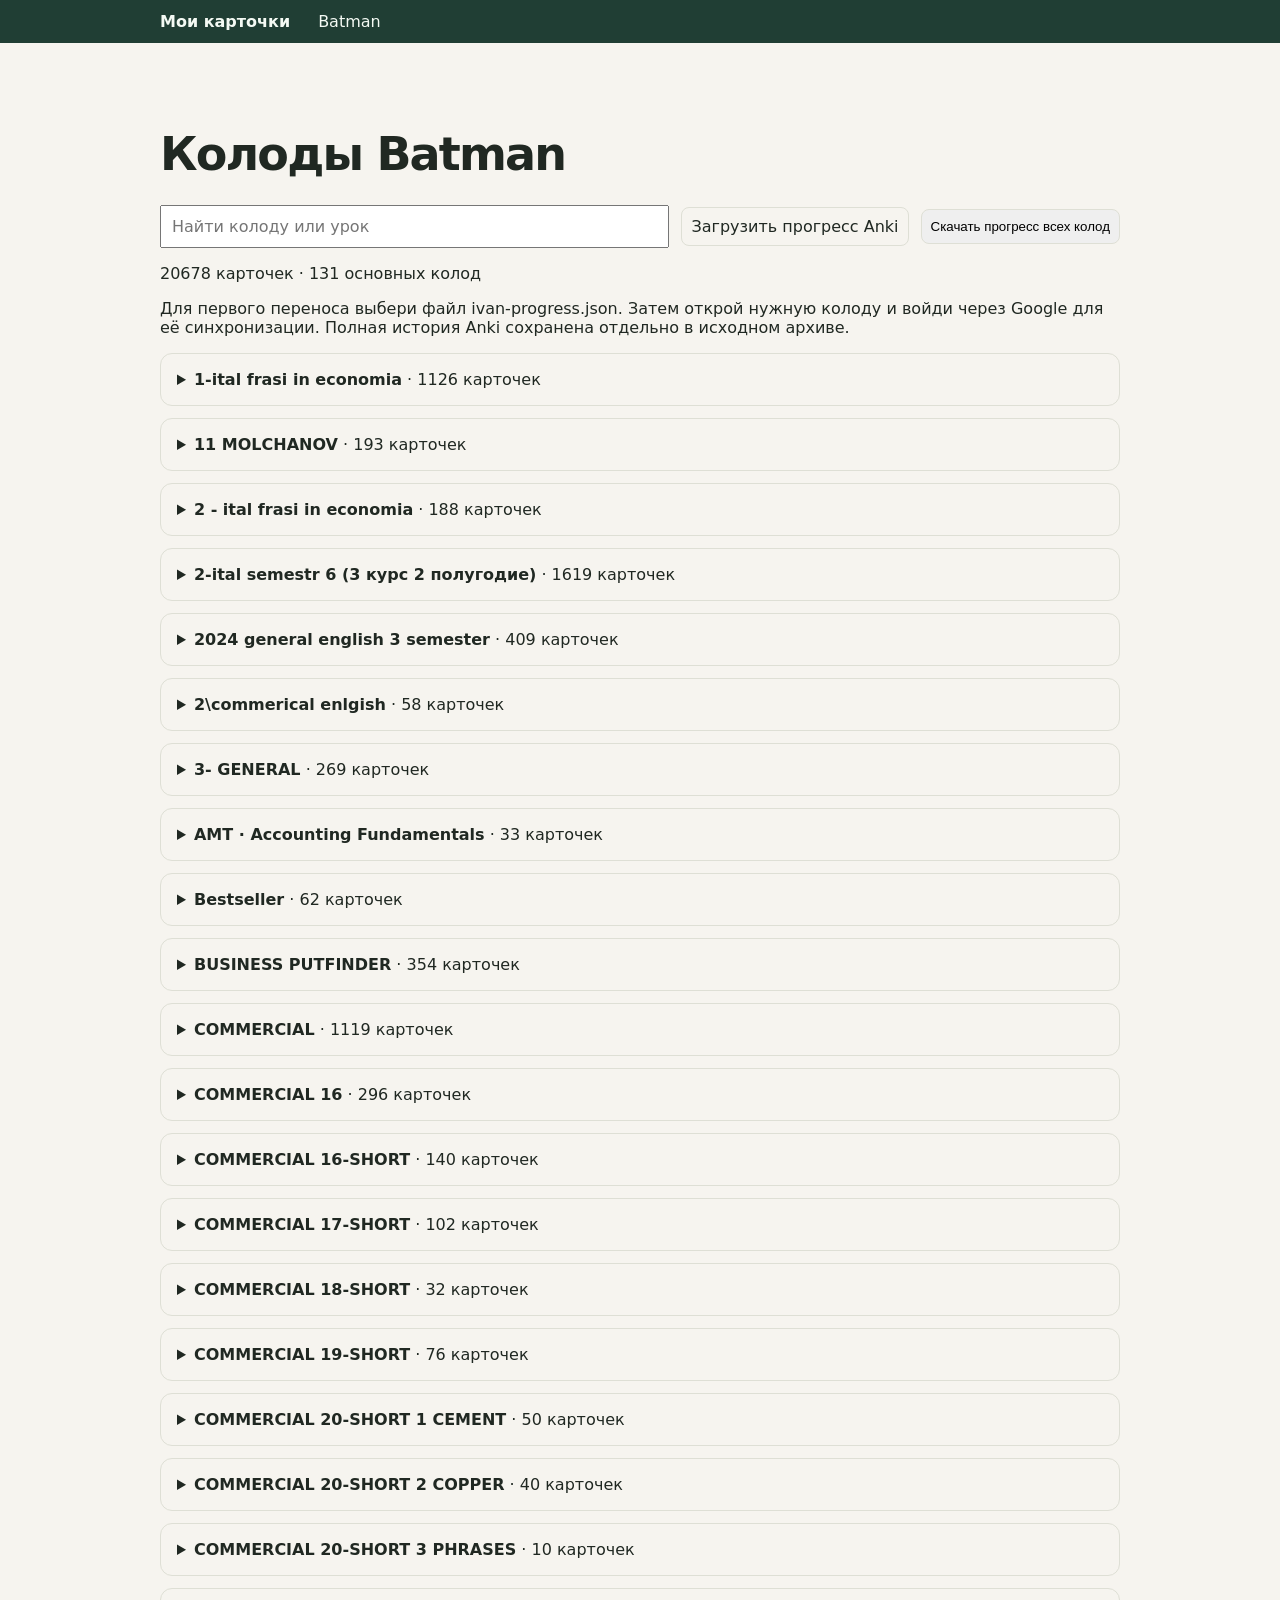
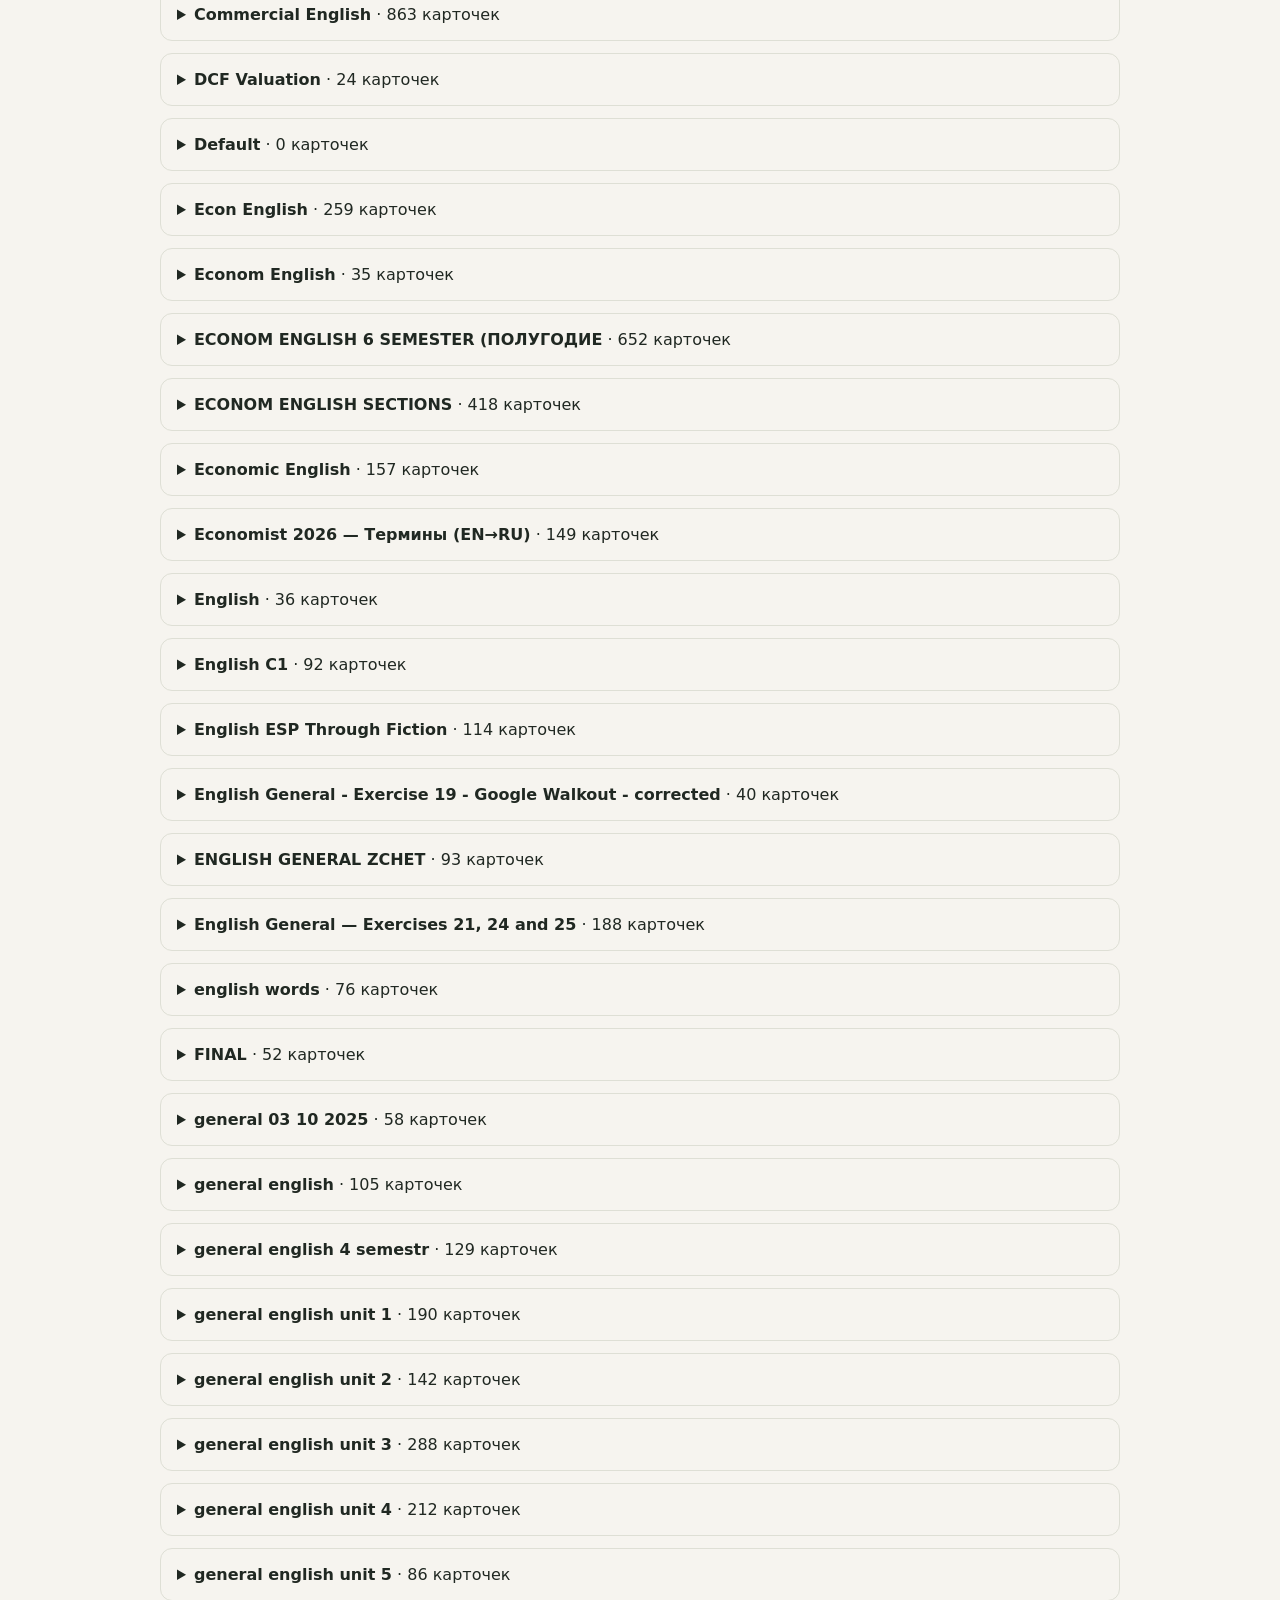
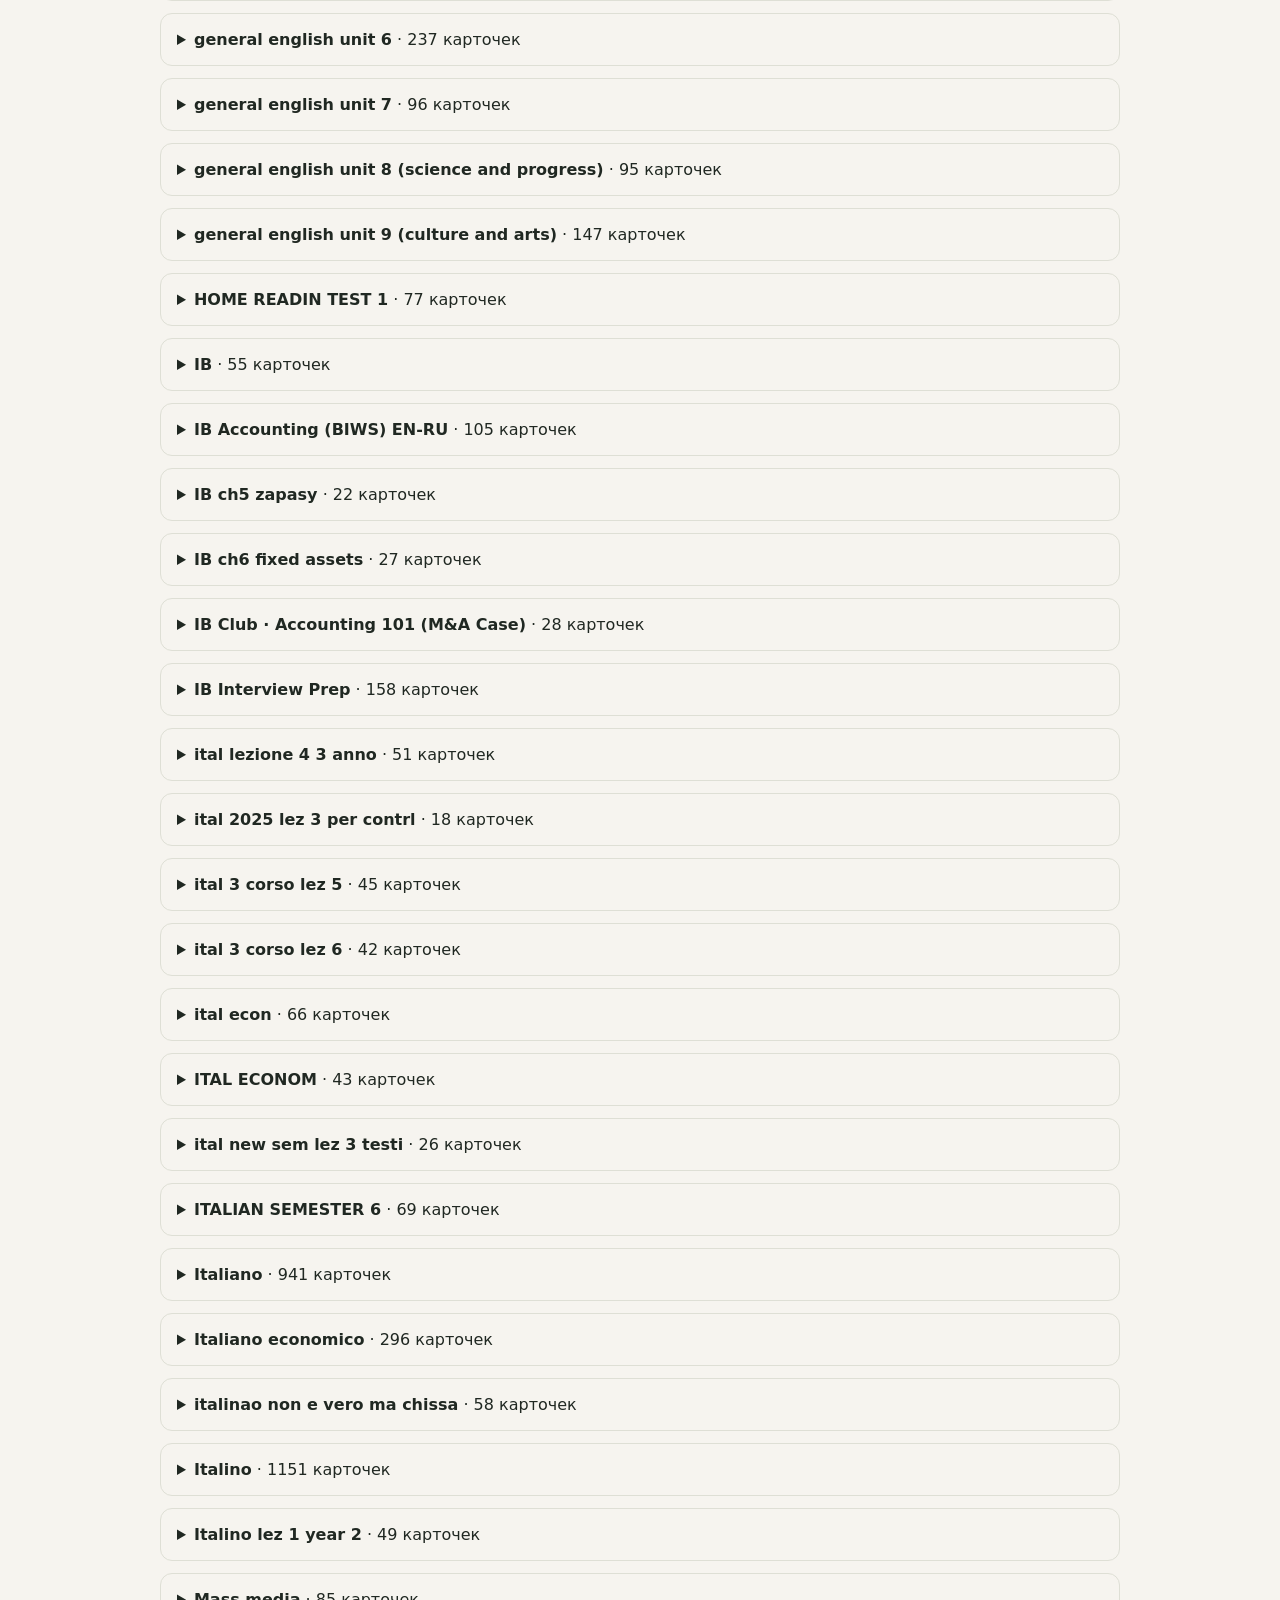
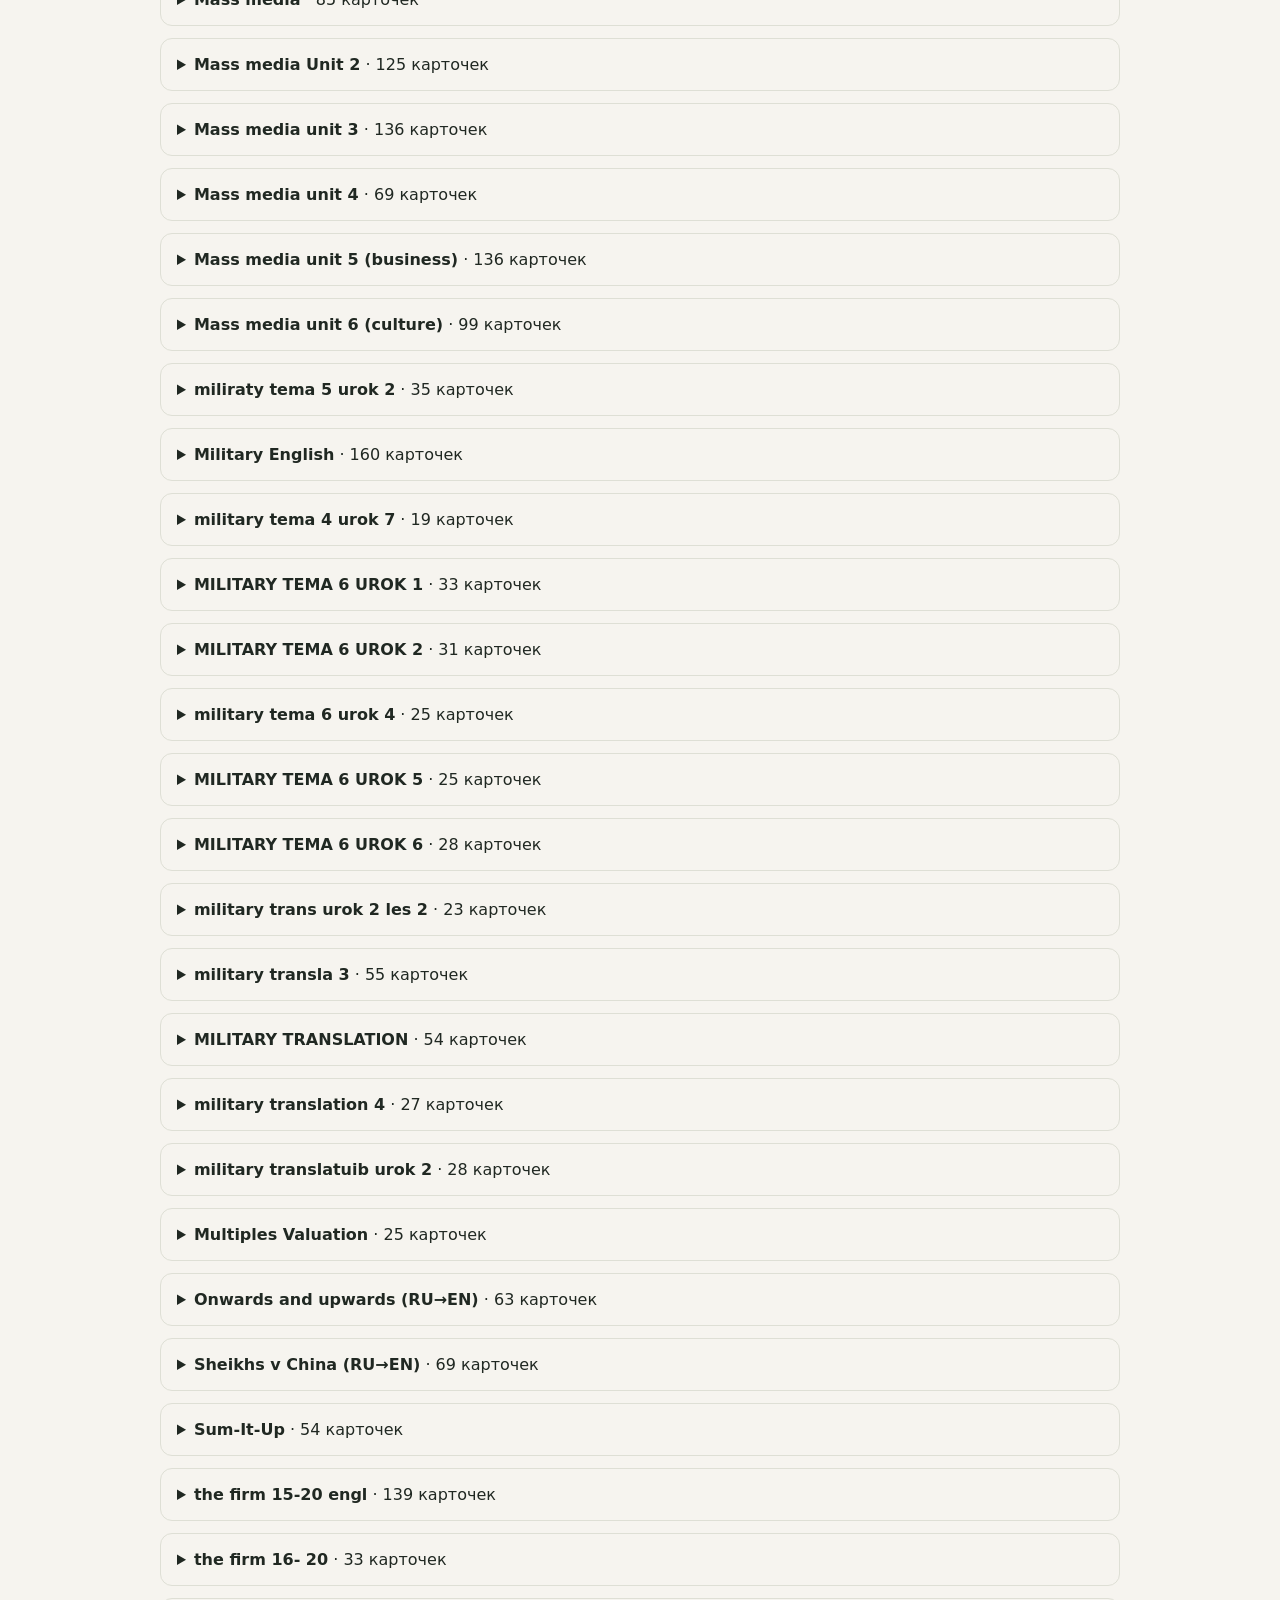
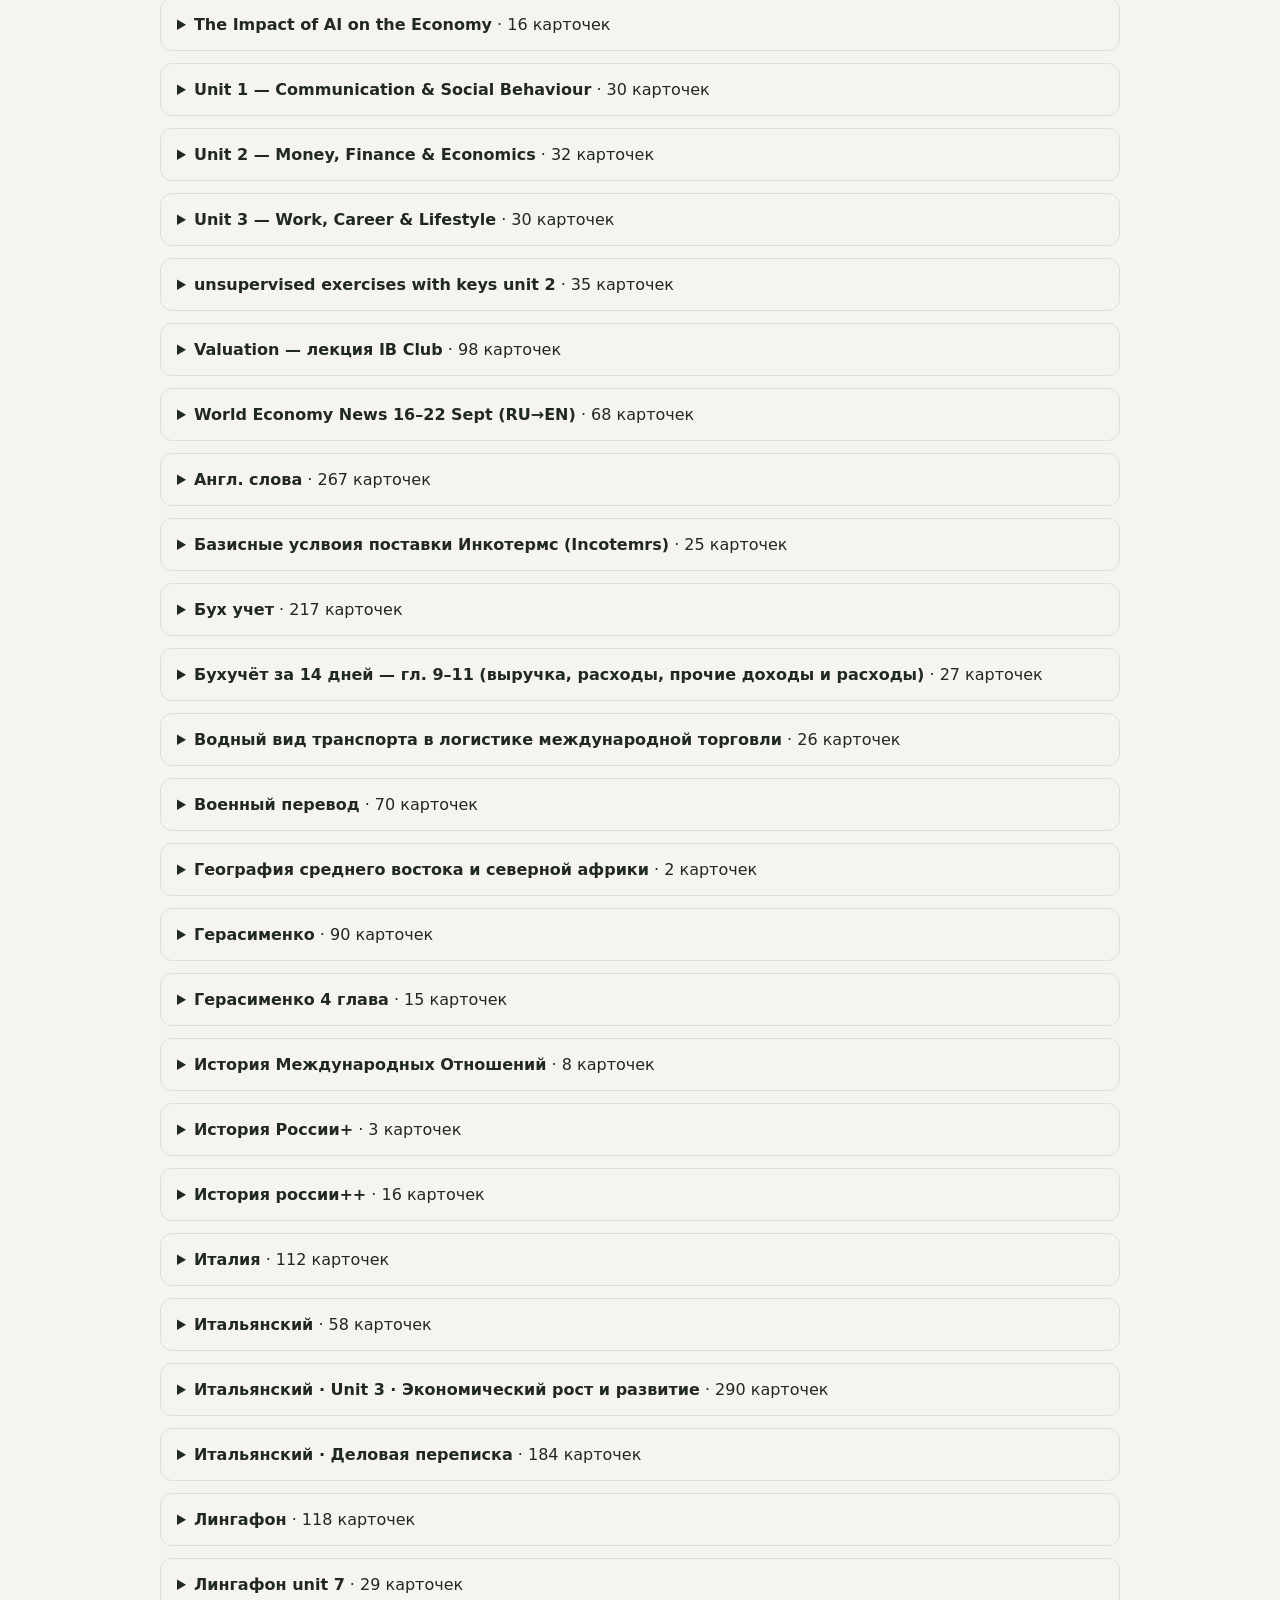
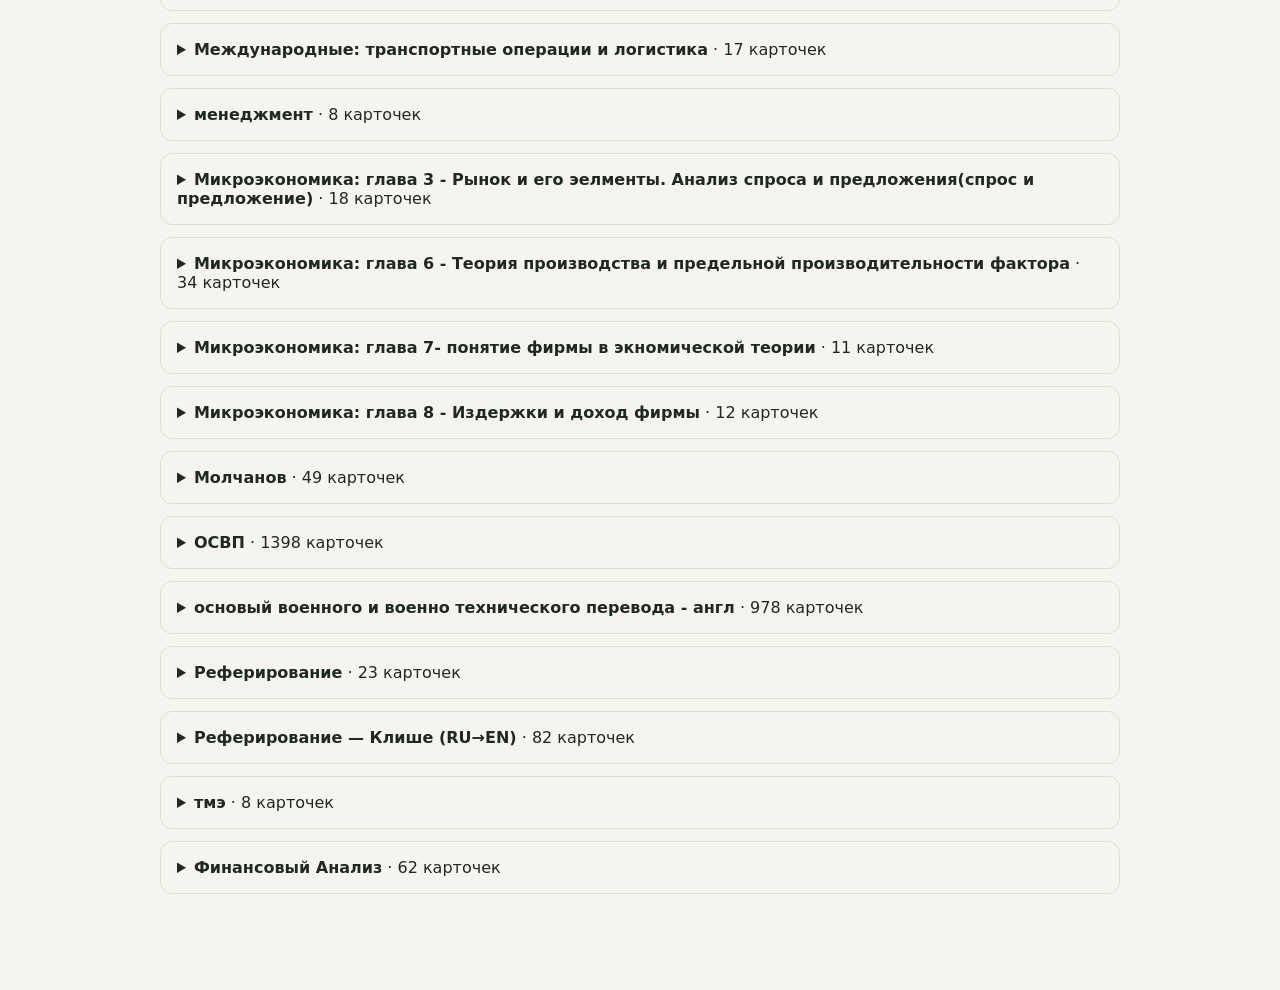
==== ivan/index.html @ 058d3b06 "Publish Batman Anki decks with separate private progress import" ====
<!doctype html>
<html lang="ru">
<head>
  <meta charset="utf-8">
  <meta name="viewport" content="width=device-width, initial-scale=1">
  <title>Колоды Batman</title>
  <link rel="stylesheet" href="../library.css">
  <script defer src="../register.js"></script>
  <script defer src="catalog.js"></script>
</head>
<body class="library">
  <div class="library-bar"><a class="library-name" href="../index.html">Мои карточки</a><span>Batman</span></div>
  <main>
    <h1>Колоды Batman</h1>
    <div class="ivan-tools">
      <input id="deckSearch" type="search" placeholder="Найти колоду или урок" aria-label="Поиск колоды">
      <label class="btn">Загрузить прогресс Anki<input id="progressImport" type="file" accept=".json" hidden></label>
      <button class="btn" id="progressExport">Скачать прогресс всех колод</button>
    </div>
    <p id="catalogStatus" role="status">Загрузка каталога…</p>
    <p>Для первого переноса выбери файл ivan-progress.json. Затем открой нужную колоду и войди через Google для её синхронизации. Полная история Anki сохранена отдельно в исходном архиве.</p>
    <div id="deckCatalog"></div>
  </main>
</body>
</html>
---- library.css ----
.library {
  --bg: #f6f4ef;
  --card: #fff;
  --ink: #202822;
  --muted: #626b64;
  --line: #dedfd5;
  margin: 0;
  background: var(--bg);
  color: var(--ink);
  font-family: system-ui, "Segoe UI", sans-serif;
}
.library-bar {
  display: flex;
  align-items: center;
  flex-wrap: wrap;
  gap: 12px 28px;
  padding: 12px max(20px, calc((100% - 960px) / 2));
  color: #f4faf4;
  background: #203e34;
}
.library-name { color: inherit; text-decoration: none; font-weight: 700; white-space: nowrap; }
.deck-switch { display: flex; gap: 4px; }
.deck-switch a {
  padding: 6px 12px;
  border-radius: 6px;
  text-decoration: none;
  color: #e2eee7;
  font-size: 14px;
}
.deck-switch a:hover, .deck-switch a[aria-current] { background: #395d50; color: white; }
.deck-switch a[aria-current] { font-weight: 700; }
.library-bar + header { padding-inline: max(20px, calc((100% - 960px) / 2)); }
.library-bar + header nav { flex-wrap: wrap; }
.library main { max-width: 960px; margin: auto; padding: clamp(28px, 7vw, 84px) 20px; }
.library h1 { margin: 0 0 24px; font-size: clamp(30px, 5vw, 46px); letter-spacing: -.04em; }
.deck-grid { display: grid; grid-template-columns: repeat(auto-fit, minmax(min(260px, 100%), 1fr)); gap: 16px; }
.deck-tile { display: block; padding: 28px; border: 1px solid var(--line); border-radius: 16px; background: var(--card); text-decoration: none; color: inherit; }
.deck-tile:hover, .deck-tile:focus-visible { border-color: #67917d; }
.deck-symbol { display: inline-block; padding: 10px; border-radius: 10px; background: #f4e7d7; color: #724928; font: 26px Georgia, serif; }
.deck-symbol.code { font: 23px/30px monospace; background: #e3eee5; color: #315d45; }
.deck-tile h2 { margin: 28px 0 6px; }
.deck-tile p { margin: 0; color: var(--muted); line-height: 1.5; }
@media (prefers-color-scheme: dark) {
  .library { --bg: #171a18; --card: #222723; --ink: #edf1ec; --line: #394039; --muted: #b8c1b9; }
}

  .filechip{font:inherit;font-size:13px;border:1px solid var(--line);background:var(--card);color:var(--muted);padding:6px 10px;border-radius:8px;cursor:pointer;white-space:nowrap}
  .filechip.ok{color:var(--c-mature);border-color:var(--c-mature)}
  .filechip.warn{color:var(--c-young);border-color:var(--c-young)}
  .filechip.err{color:var(--again);border-color:var(--again)}
#cloudStatus { overflow-wrap: anywhere; }
@media (max-width: 600px) {
  body main { padding: 14px 12px 30px; }
  header .hdr-right { min-width: 0; }
  header nav { flex-wrap: wrap; }
  .controls select { max-width: 100%; }
  #tab-list { overflow-x: auto; }
  .card pre { max-width: 100%; overflow-x: auto; }
}
.study-tools { display:flex; flex-wrap:wrap; align-items:center; gap:8px 14px; margin:0 0 12px; font-size:13px; color:var(--muted); }
.study-tools [hidden] { display:none; }
.previous-miss { display:block; margin-top:3px; color:var(--muted); font-size:12px; }

.ivan-tools { display:flex; gap:12px; flex-wrap:wrap; align-items:center; }
.ivan-tools input[type=search] { flex:1; min-width:180px; padding:10px; font:inherit; }
.ivan-tools .btn { padding:9px; cursor:pointer; border:1px solid var(--line); border-radius:8px; }
.library details.topic { padding:16px; margin:12px 0; border:1px solid var(--line); border-radius:12px; }
.library details summary { cursor:pointer; }
.library details p { overflow-wrap:anywhere; }
.anki-content { overflow-wrap:anywhere; text-align:left; }
.anki-content img { display:block; max-width:100%; max-height:70vh; object-fit:contain; margin:12px auto; }
.anki-content table { display:block; overflow-x:auto; }
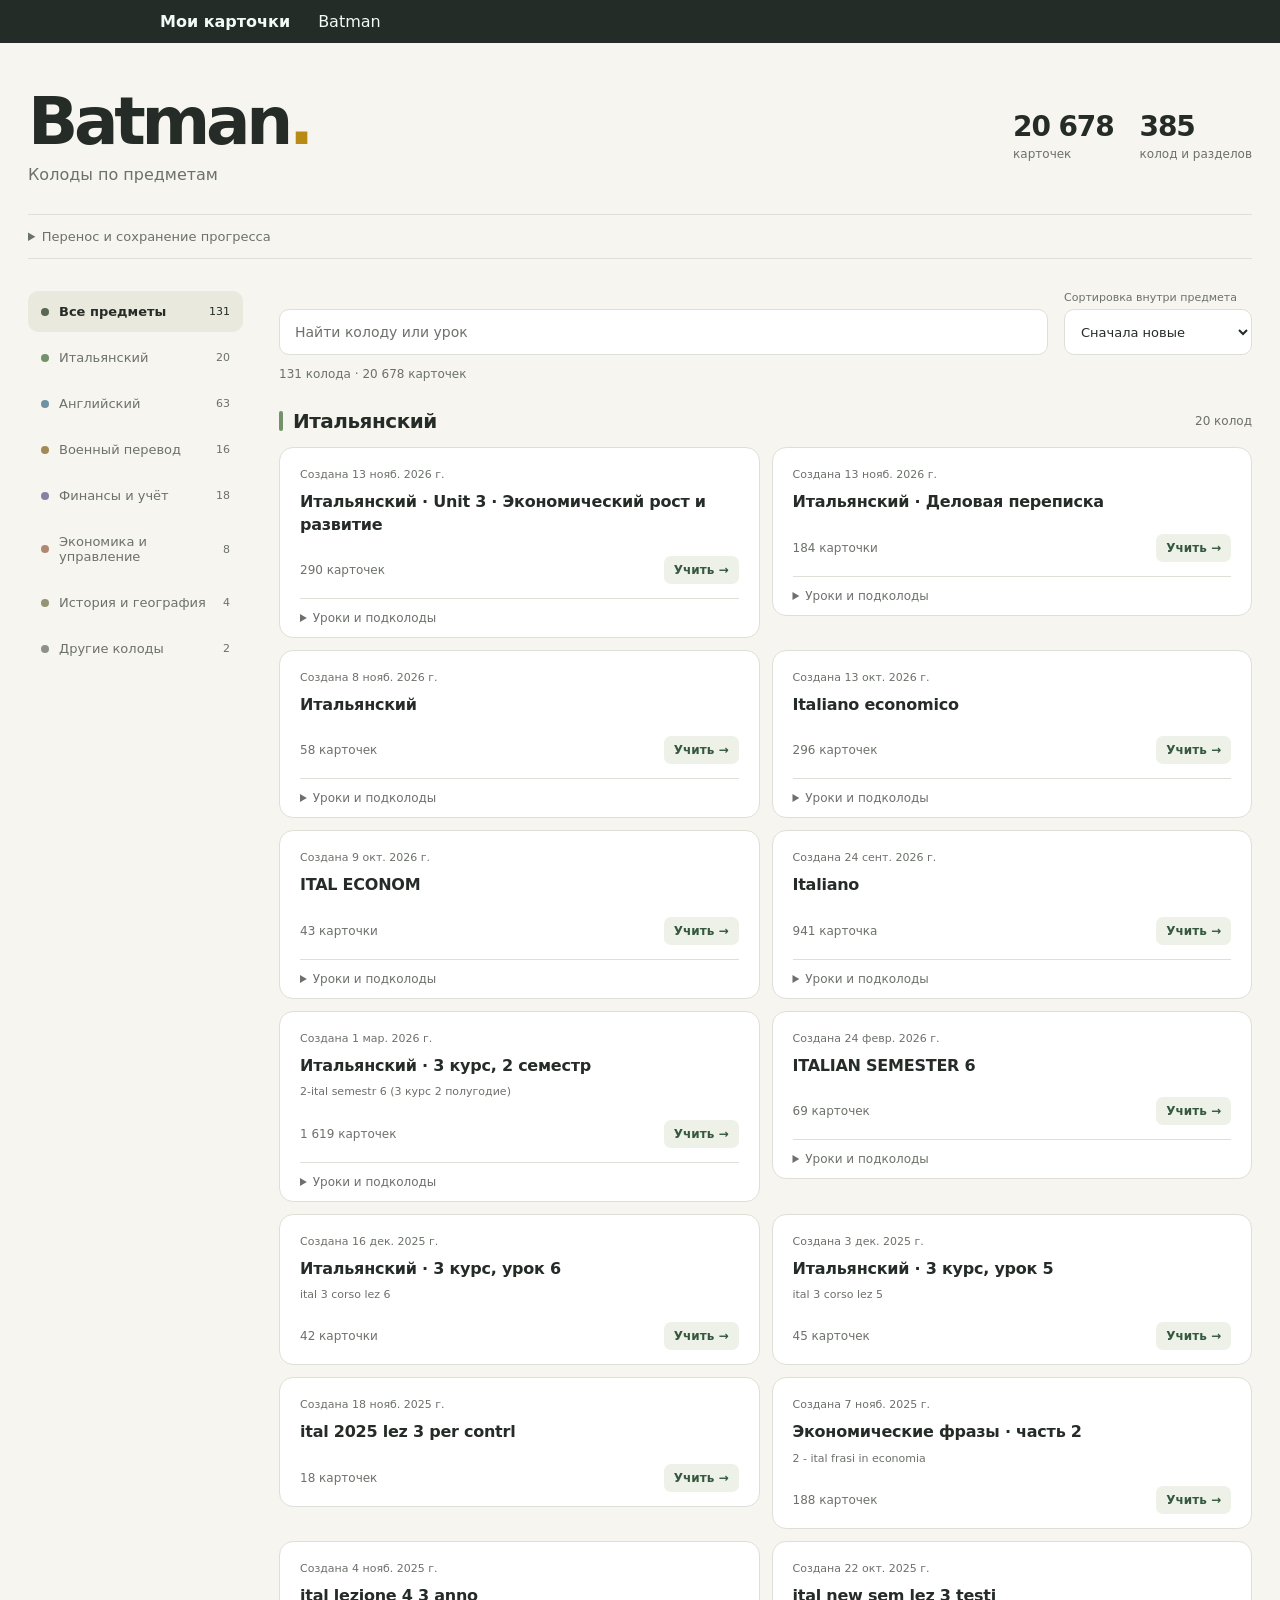
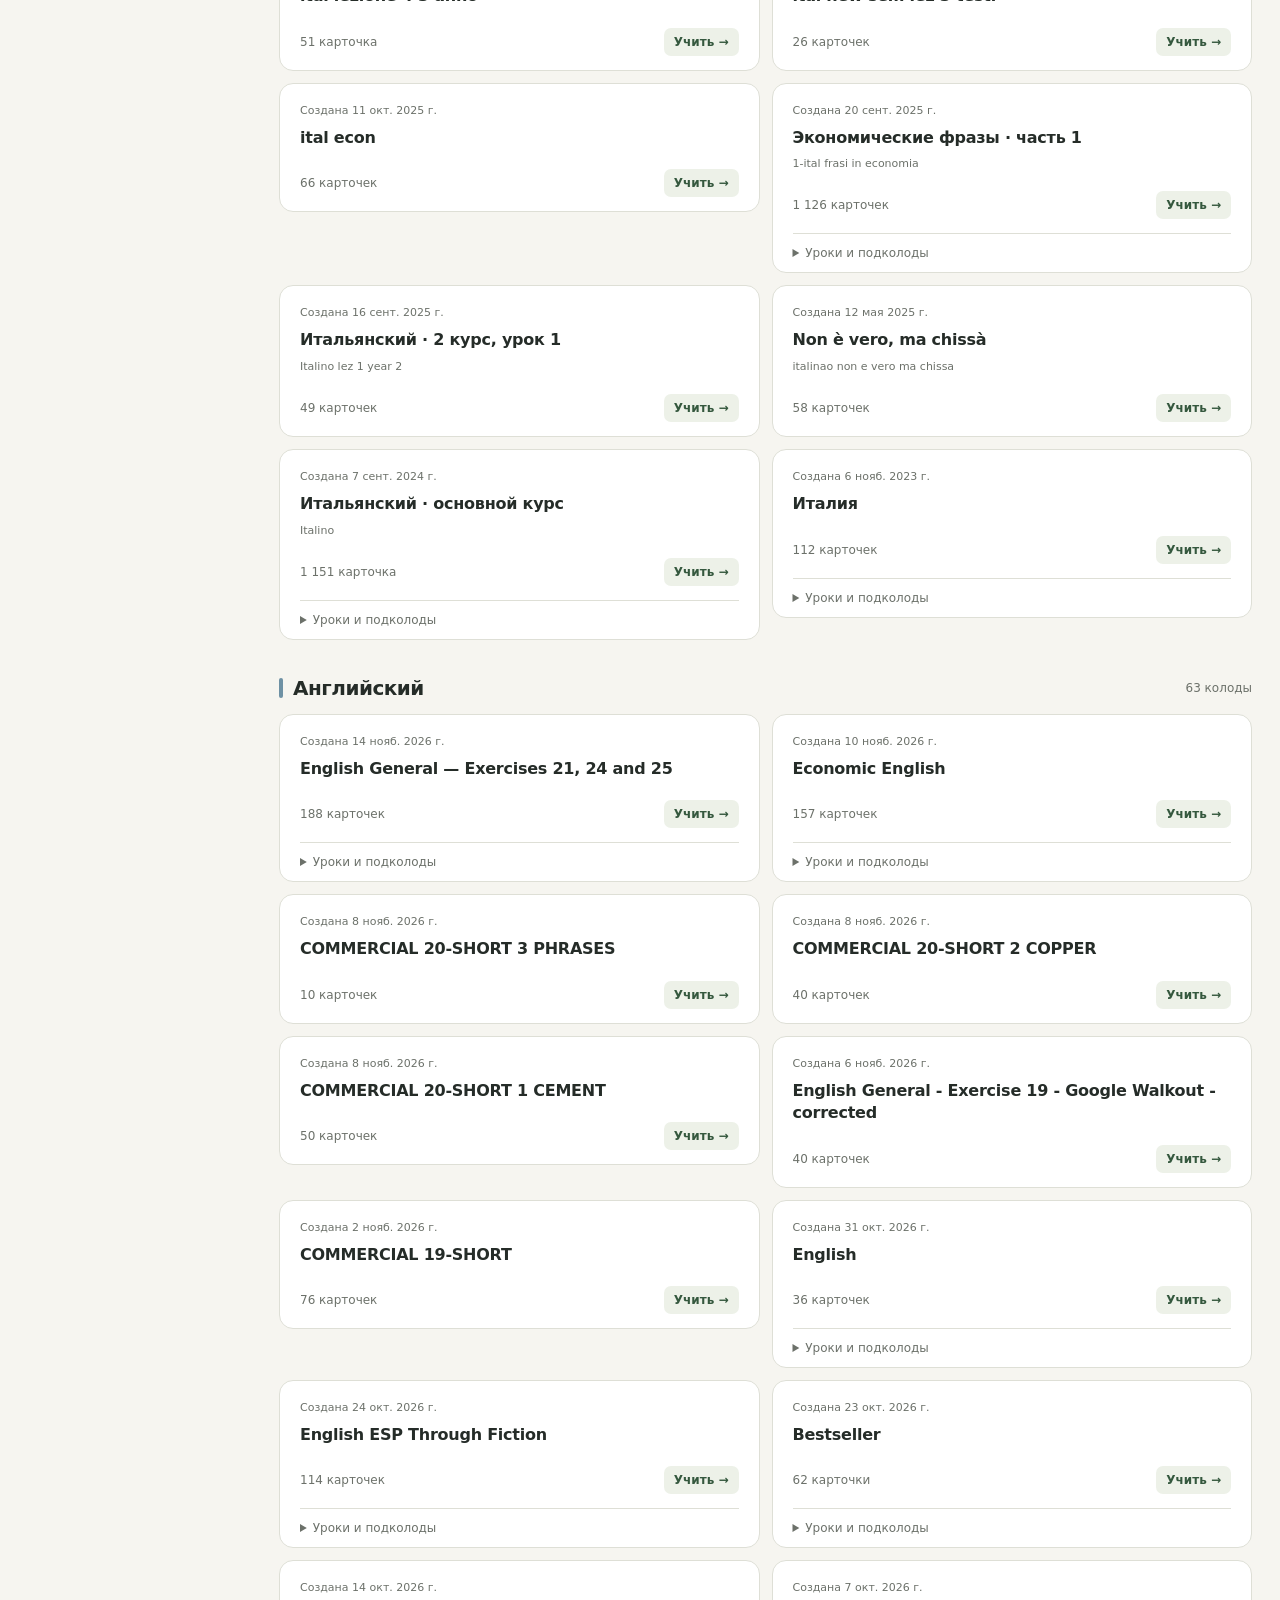
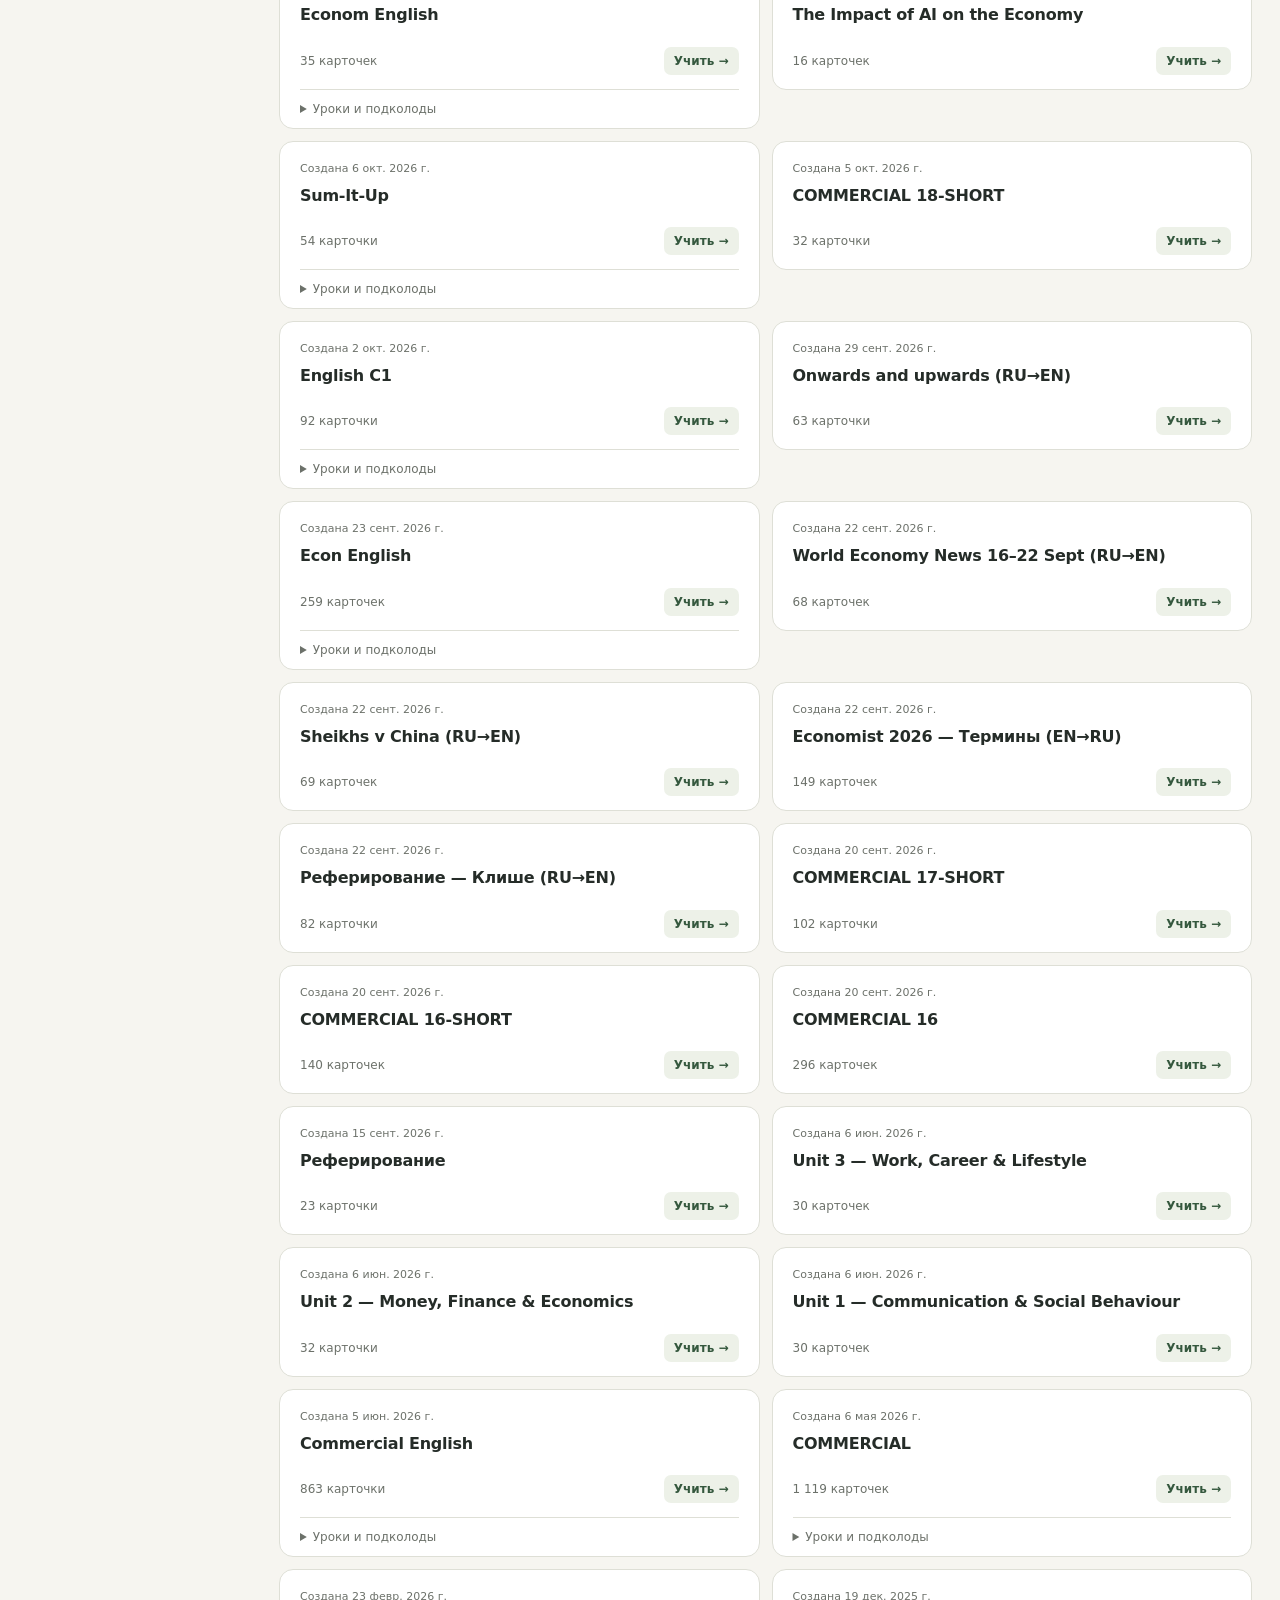
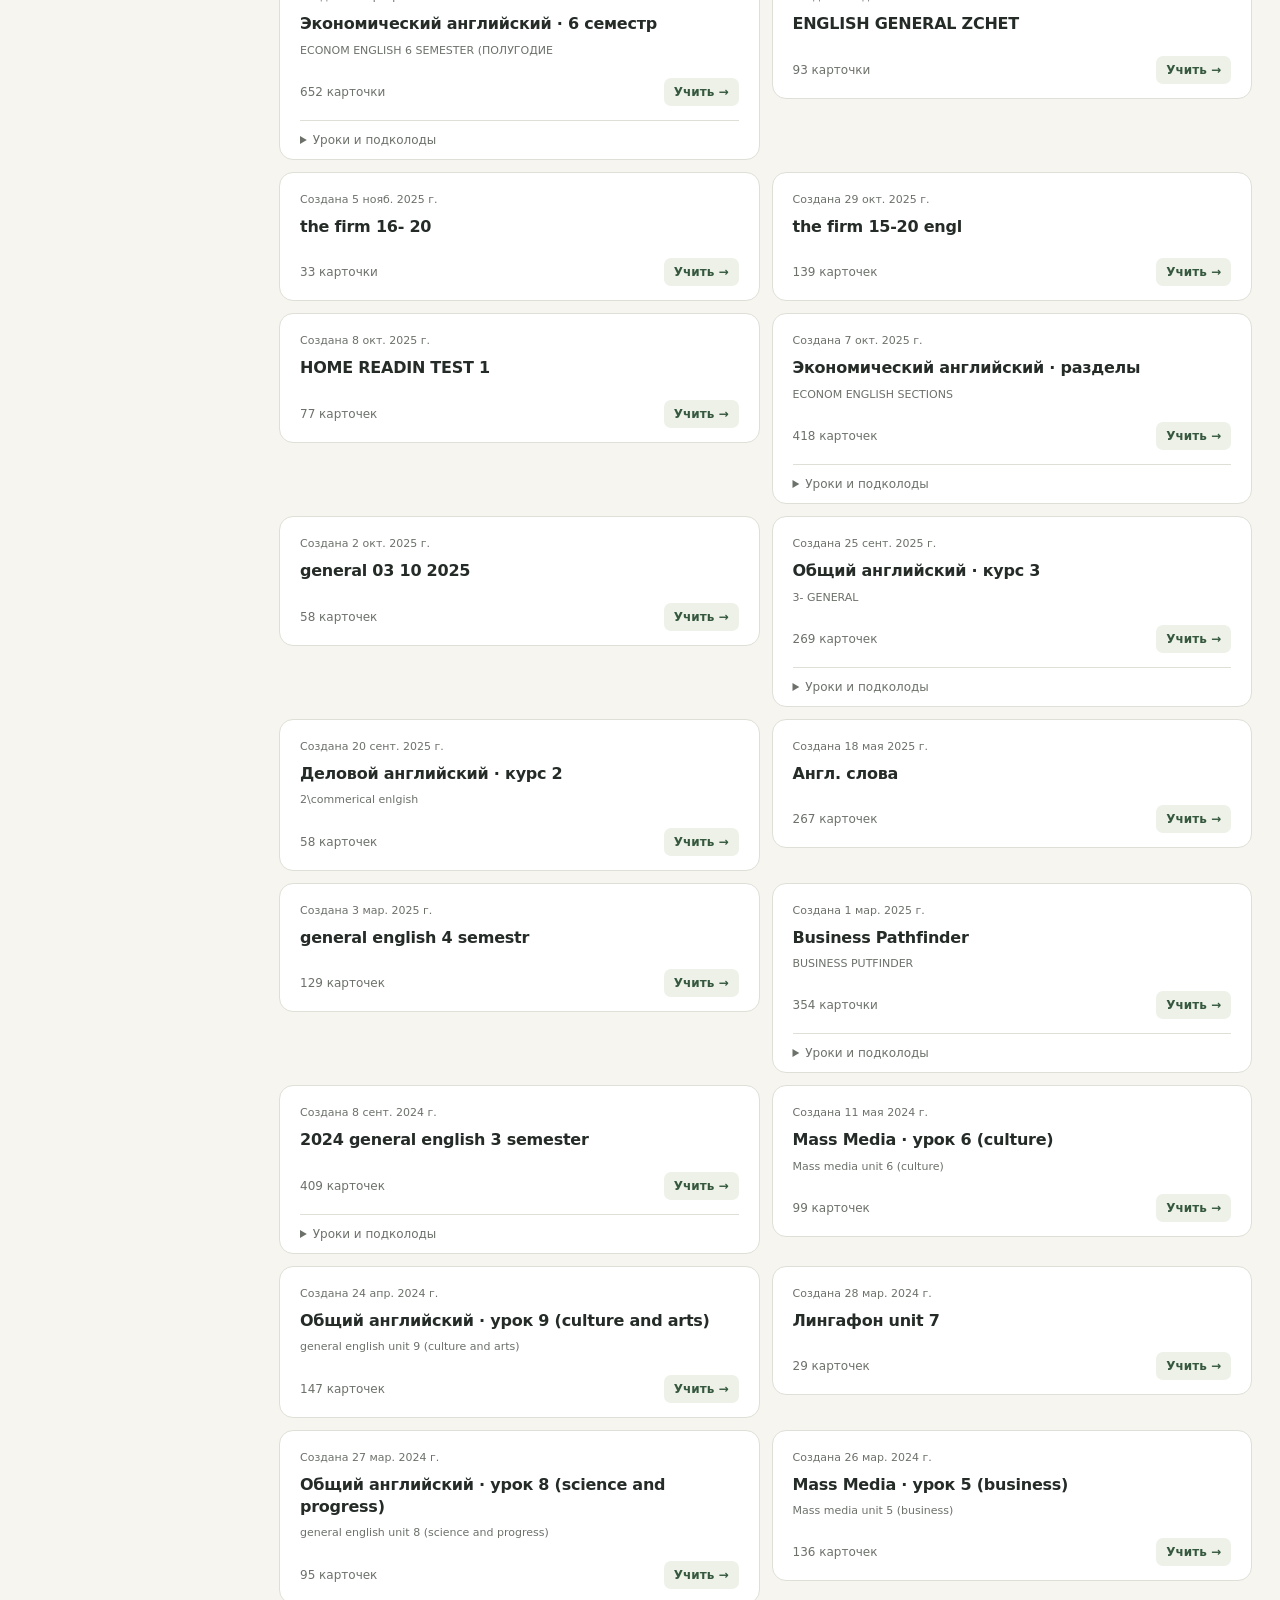
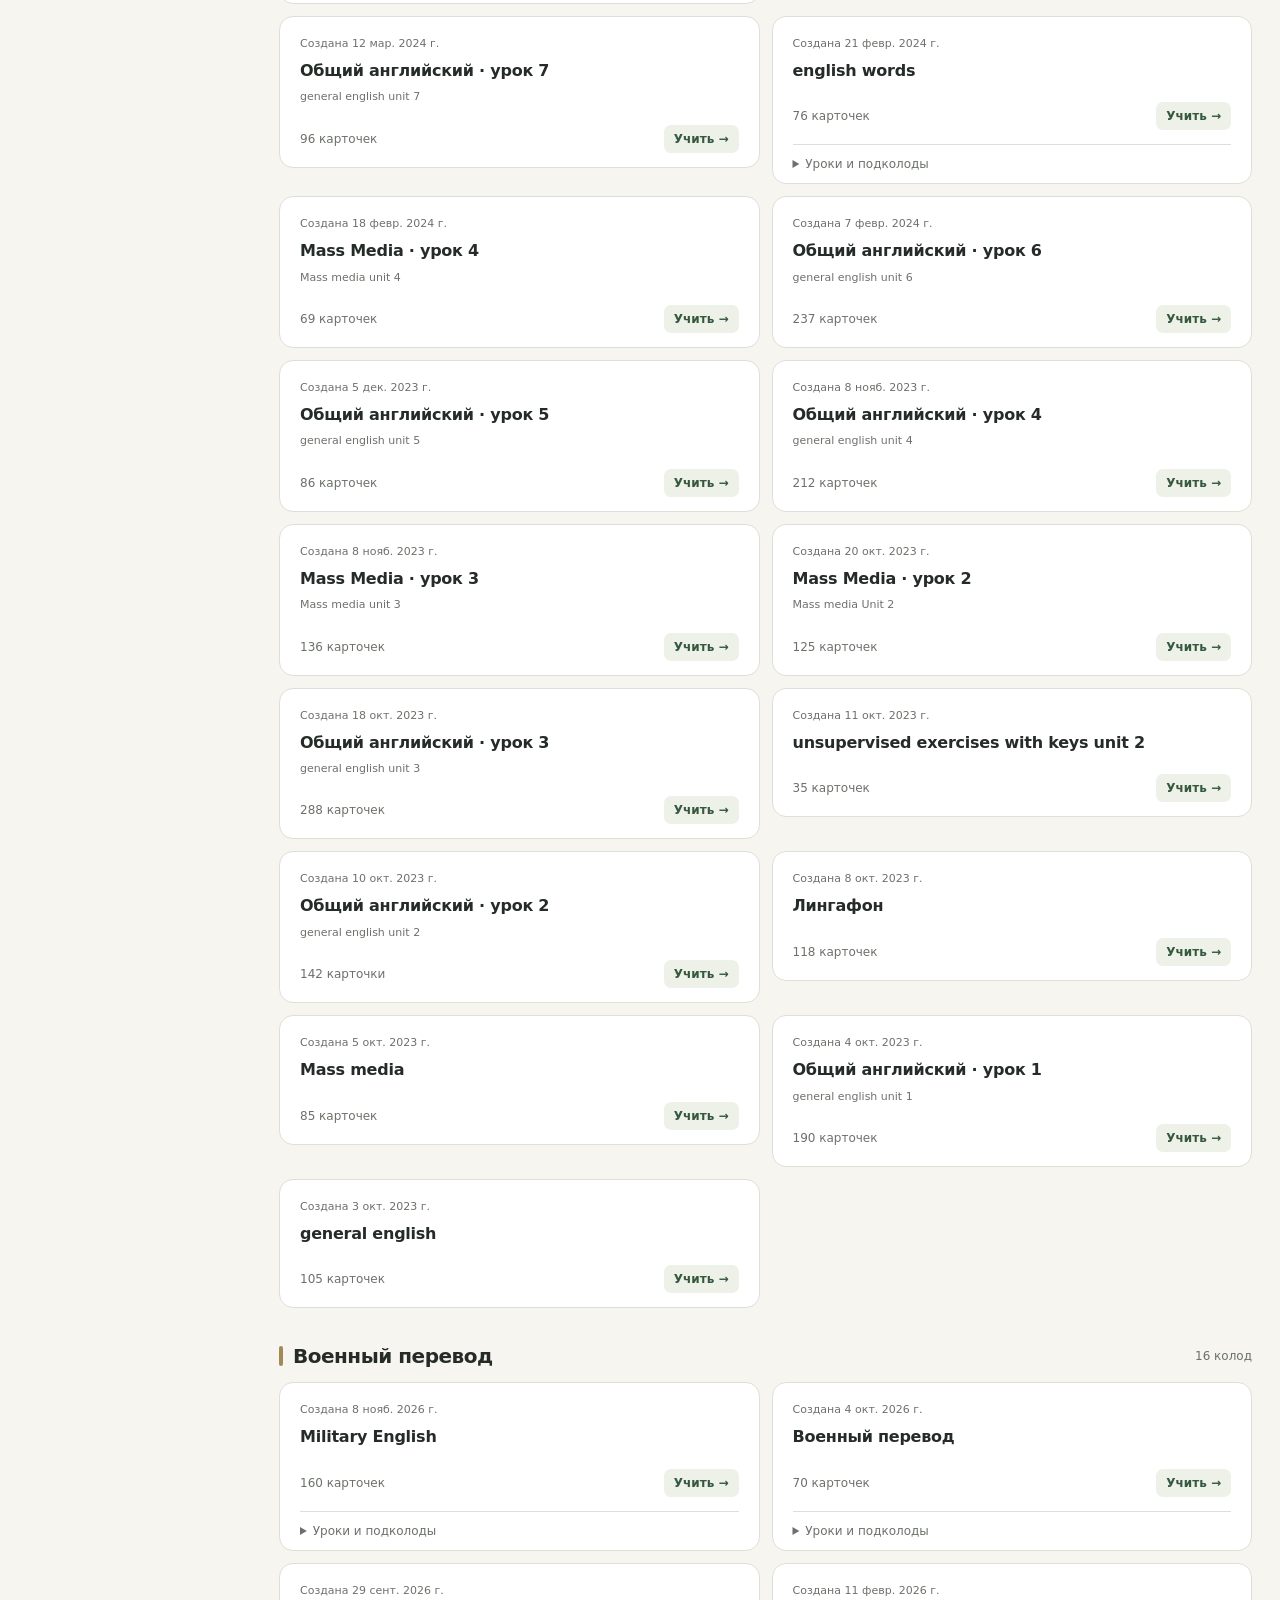
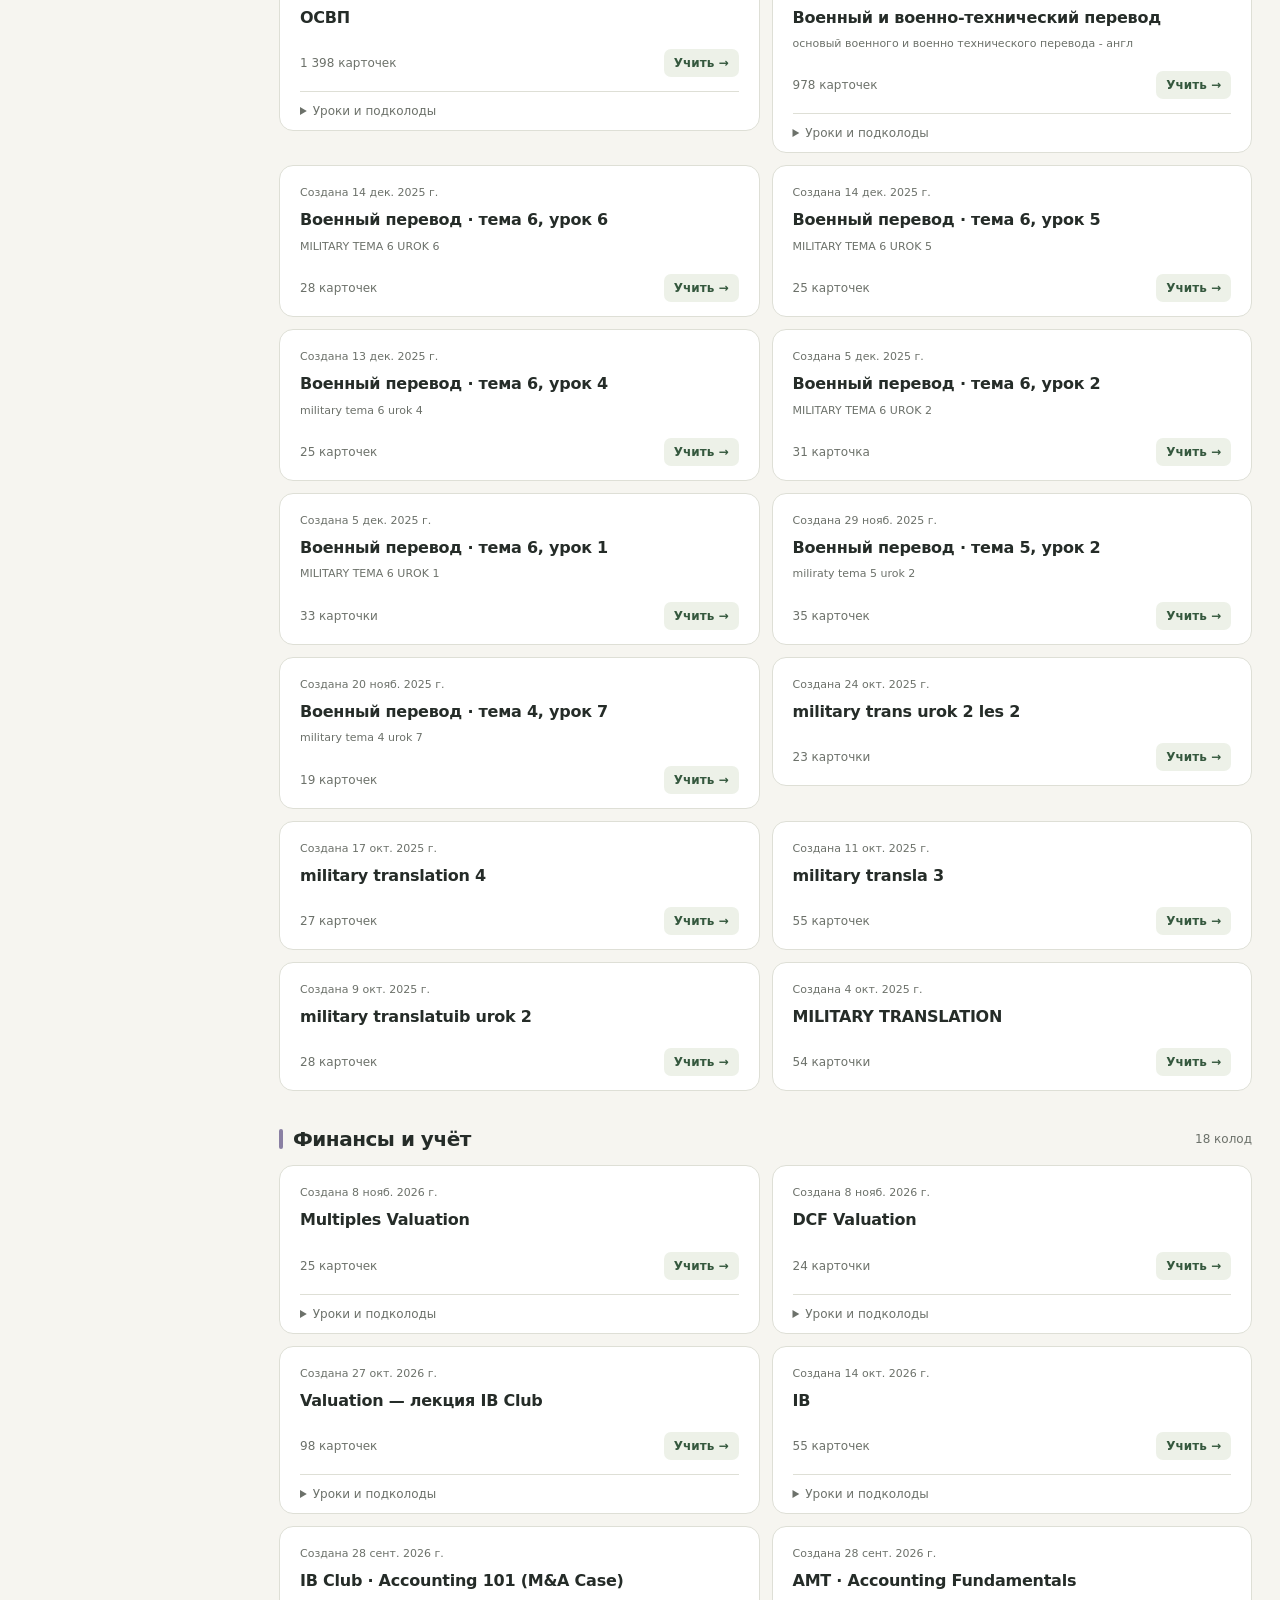
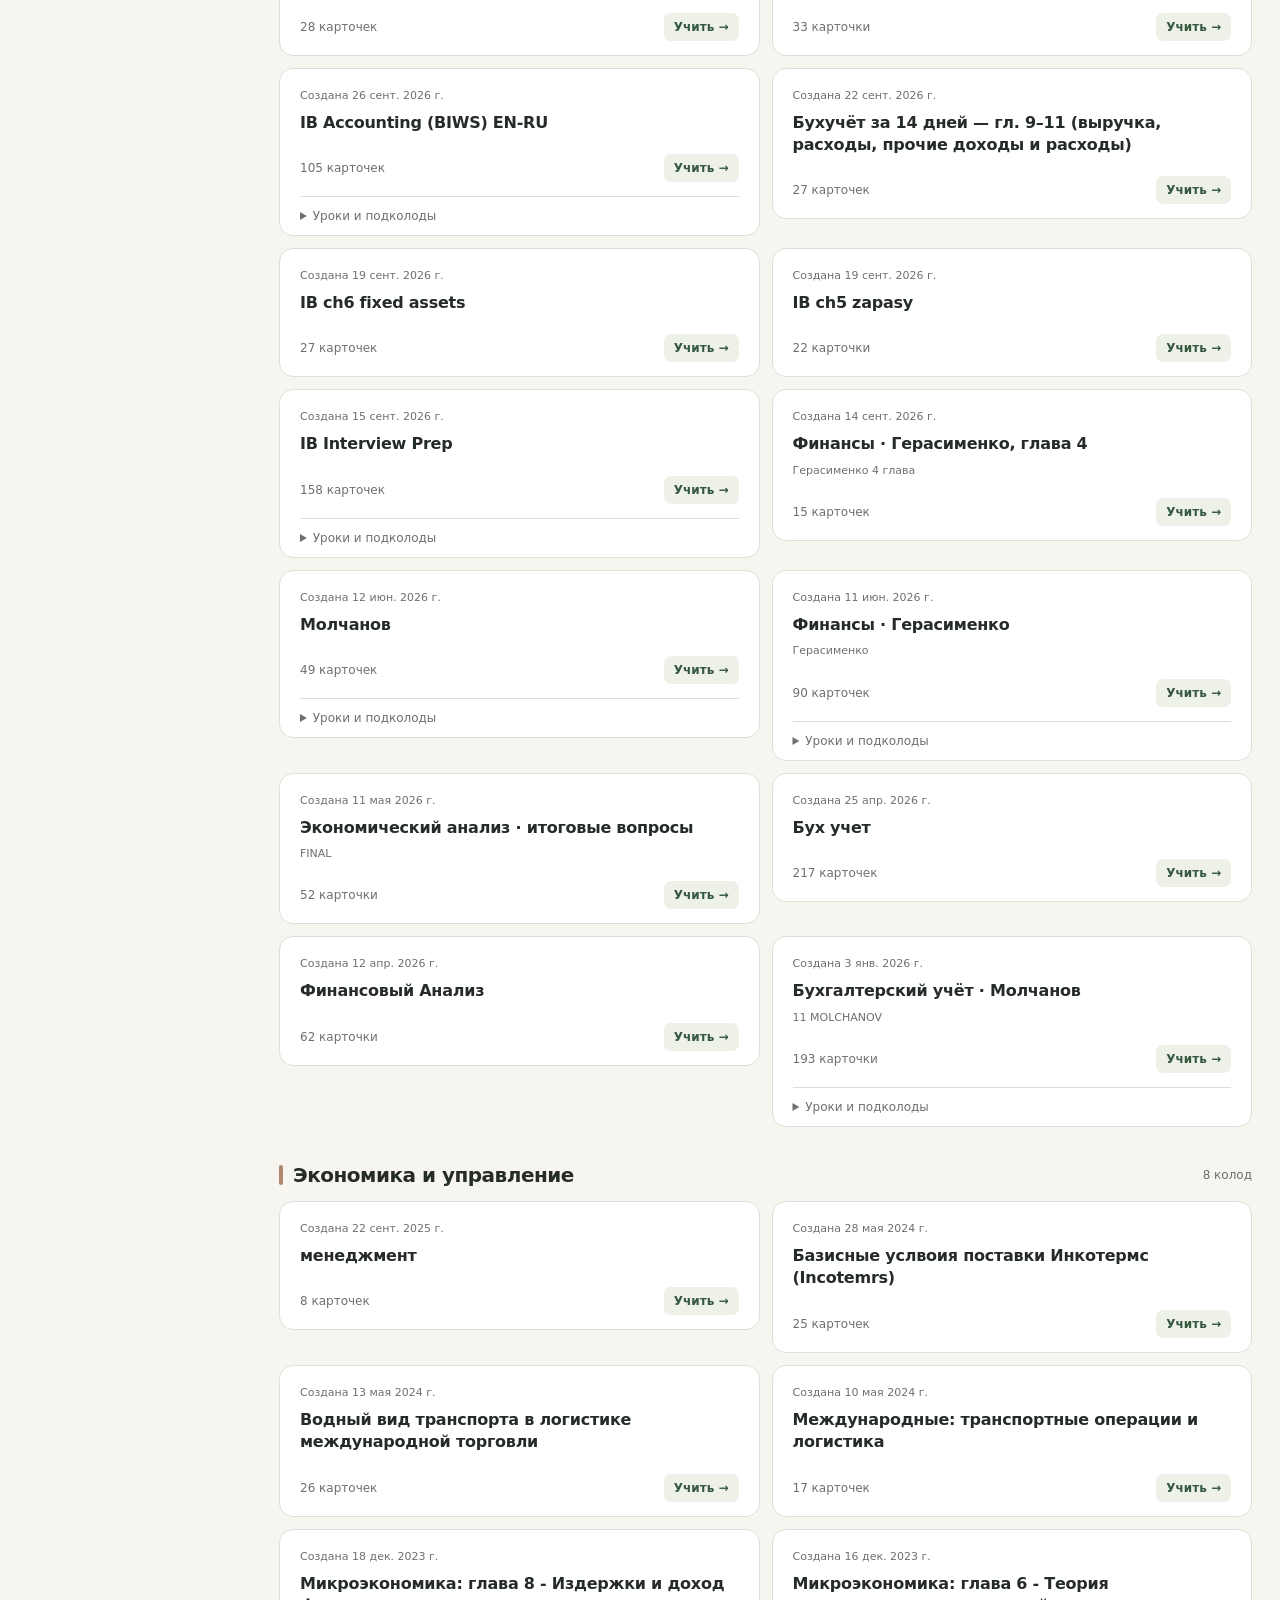
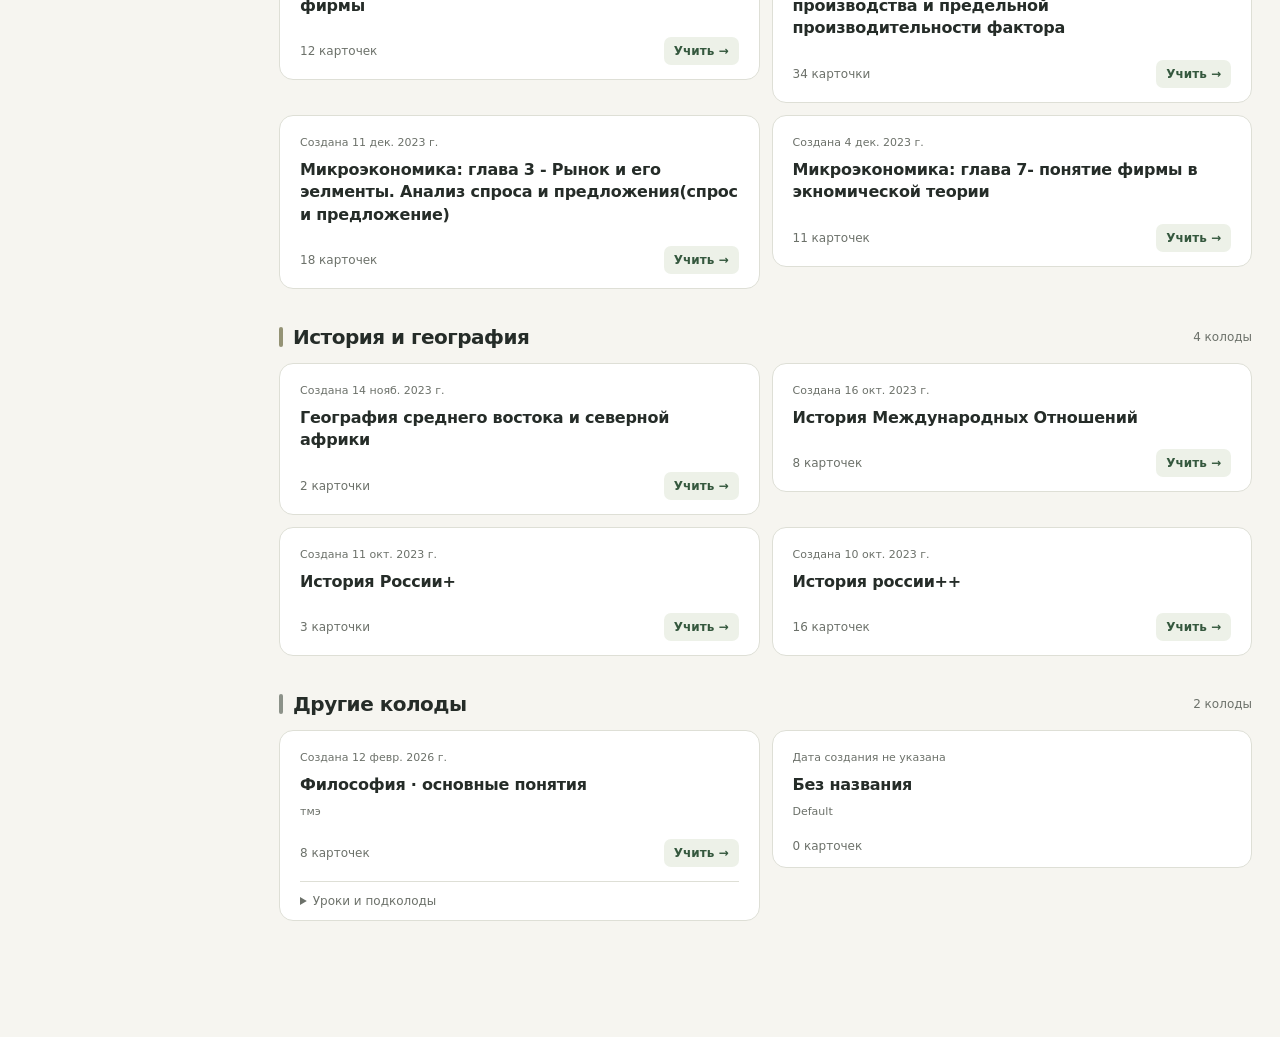
==== commit caf3feda: "Organize Batman decks by subject and creation date with redesigned catalog" ====
--- a/ivan/index.html
+++ b/ivan/index.html
@@ -5,21 +5,48 @@
   <meta name="viewport" content="width=device-width, initial-scale=1">
   <title>Колоды Batman</title>
   <link rel="stylesheet" href="../library.css">
+  <link rel="stylesheet" href="catalog.css">
   <script defer src="../register.js"></script>
   <script defer src="catalog.js"></script>
 </head>
-<body class="library">
+<body class="library batman-library">
   <div class="library-bar"><a class="library-name" href="../index.html">Мои карточки</a><span>Batman</span></div>
   <main>
-    <h1>Колоды Batman</h1>
-    <div class="ivan-tools">
-      <input id="deckSearch" type="search" placeholder="Найти колоду или урок" aria-label="Поиск колоды">
-      <label class="btn">Загрузить прогресс Anki<input id="progressImport" type="file" accept=".json" hidden></label>
-      <button class="btn" id="progressExport">Скачать прогресс всех колод</button>
+    <header class="catalog-hero">
+      <div>
+        <h1>Batman<span class="hero-dot">.</span></h1>
+        <p class="hero-caption">Колоды по предметам</p>
+      </div>
+      <div class="catalog-total" id="catalogTotals">Загрузка каталога…</div>
+    </header>
+    <details class="progress-panel">
+      <summary>Перенос и сохранение прогресса</summary>
+      <p>Для первого переноса выбери ivan-progress.json. Затем открывай колоды под своим Google-аккаунтом для синхронизации.</p>
+      <div class="ivan-tools">
+        <label class="btn">Загрузить прогресс Anki<input id="progressImport" type="file" accept=".json" hidden disabled></label>
+        <button class="btn" id="progressExport" disabled>Скачать прогресс всех колод</button>
+      </div>
+      <p id="catalogStatus" role="status"></p>
+    </details>
+    <div class="catalog-layout">
+      <aside class="subject-sidebar">
+        <nav id="subjectNav" aria-label="Предметы"></nav>
+      </aside>
+      <div class="catalog-content">
+        <div class="catalog-toolbar">
+          <input id="deckSearch" type="search" placeholder="Найти колоду или урок" aria-label="Поиск колоды">
+          <label class="sort-field">Сортировка внутри предмета
+            <select id="deckSort">
+              <option value="newest">Сначала новые</option>
+              <option value="oldest">Сначала старые</option>
+              <option value="title">По названию</option>
+            </select>
+          </label>
+        </div>
+        <p id="catalogResults" class="catalog-results" role="status"></p>
+        <div id="deckCatalog"></div>
+      </div>
     </div>
-    <p id="catalogStatus" role="status">Загрузка каталога…</p>
-    <p>Для первого переноса выбери файл ivan-progress.json. Затем открой нужную колоду и войди через Google для её синхронизации. Полная история Anki сохранена отдельно в исходном архиве.</p>
-    <div id="deckCatalog"></div>
   </main>
 </body>
 </html>
--- a/ivan/catalog.css
+++ b/ivan/catalog.css
@@ -0,0 +1,96 @@
+.batman-library {
+  --bat-yellow: #eabf43;
+  --bat-surface: #fff;
+  --bat-soft: #eeece5;
+  --bat-ink: #252c28;
+  --bat-muted: #6c716a;
+  --bat-line: #dedfd6;
+  background: #f6f5f0;
+  color: var(--bat-ink);
+}
+.batman-library .library-bar { background: #232c27; }
+.batman-library main { max-width: 1280px; padding: 44px 28px 80px; }
+.catalog-hero { display: flex; justify-content: space-between; align-items: center; gap: 24px; margin: 0 0 30px; }
+.batman-library h1 { margin: 0; font-size: clamp(42px, 6vw, 66px); font-weight: 750; letter-spacing: -.065em; line-height: 1.05; }
+.hero-dot { color: #b98b15; }
+.hero-caption { margin: 9px 0 0; color: var(--bat-muted); font-size: 16px; }
+.catalog-total { display: flex; gap: 26px; }
+.catalog-total strong { display: block; font-size: 28px; letter-spacing: -.04em; font-variant-numeric: tabular-nums; }
+.catalog-total span { font-size: 12px; color: var(--bat-muted); }
+.progress-panel { border-top: 1px solid var(--bat-line); border-bottom: 1px solid var(--bat-line); padding: 14px 0; margin-bottom: 32px; font-size: 13px; }
+.progress-panel summary { color: var(--bat-muted); cursor: pointer; width: fit-content; }
+.progress-panel p { color: var(--bat-muted); line-height: 1.6; max-width: 700px; }
+.progress-panel [role=status]:empty { display: none; }
+.progress-panel .btn { background: var(--bat-surface); color: var(--bat-ink); font: inherit; }
+.progress-panel label:has(input:disabled) { opacity: .5; }
+.catalog-layout { display: grid; grid-template-columns: 215px minmax(0,1fr); gap: 36px; align-items: start; }
+.subject-sidebar { position: sticky; top: 20px; }
+#subjectNav { display: grid; gap: 5px; }
+.subject-choice { display: flex; align-items: center; text-align: left; gap: 10px; width: 100%; padding: 12px; border: 1px solid transparent; background: none; color: var(--bat-muted); cursor: pointer; border-radius: 10px; font: inherit; font-size: 13px; }
+.subject-choice:hover { background: var(--bat-soft); color: var(--bat-ink); }
+.subject-choice[aria-pressed=true] { background: #e9e9dd; color: var(--bat-ink); font-weight: 650; }
+.subject-choice .subject-mark { width: 8px; height: 8px; border-radius: 50%; flex: 0 0 auto; background: var(--subject-color, #767d71); }
+.subject-choice .subject-count { margin-left: auto; font-variant-numeric: tabular-nums; font-size: 11px; font-weight: 500; }
+.catalog-toolbar { display: flex; align-items: end; gap: 16px; }
+#deckSearch { width: 100%; min-width: 100px; height: 46px; background: var(--bat-surface); color: var(--bat-ink); border: 1px solid var(--bat-line); border-radius: 10px; padding: 0 15px; font: inherit; font-size: 14px; }
+#deckSearch::placeholder { color: var(--bat-muted); }
+.sort-field { display: grid; gap: 5px; color: var(--bat-muted); font-size: 11px; min-width: 188px; }
+#deckSort { height: 46px; padding: 0 12px; font: inherit; font-size: 13px; border: 1px solid var(--bat-line); border-radius: 10px; background: var(--bat-surface); color: var(--bat-ink); }
+.catalog-results { color: var(--bat-muted); font-size: 12px; margin: 12px 0 28px; }
+.subject-section { margin: 0 0 36px; scroll-margin-top: 20px; }
+.subject-heading { display: flex; align-items: center; gap: 10px; margin-bottom: 14px; }
+.subject-heading::before { content: ""; width: 4px; height: 20px; background: var(--subject-color); border-radius: 3px; }
+.subject-heading h2 { font-size: 20px; margin: 0; letter-spacing: -.025em; font-weight: 650; }
+.subject-heading span { margin-left: auto; color: var(--bat-muted); font-size: 12px; white-space: nowrap; }
+.catalog-cards { display: grid; grid-template-columns: repeat(2,minmax(0,1fr)); gap: 12px; align-items: start; }
+.catalog-card { padding: 20px 20px 0; background: var(--bat-surface); border: 1px solid var(--bat-line); border-radius: 14px; min-width: 0; }
+.catalog-card:hover { border-color: #afb8a7; }
+.deck-date { display: block; font-size: 11px; color: var(--bat-muted); margin-bottom: 10px; font-variant-numeric: tabular-nums; }
+.deck-title { margin: 0; font-size: 16px; line-height: 1.4; letter-spacing: -.015em; overflow-wrap: anywhere; }
+.deck-title a { text-decoration: none; color: var(--bat-ink); }
+.deck-title a:hover { text-decoration: underline; text-underline-offset: 3px; }
+.deck-original { margin: 7px 0 0; font-size: 11px; color: var(--bat-muted); line-height: 1.4; overflow-wrap: anywhere; }
+.deck-card-bottom { display: flex; align-items: center; justify-content: space-between; gap: 10px; margin: 20px 0 14px; }
+.deck-card-bottom span { color: var(--bat-muted); font-size: 12px; }
+.deck-study { text-decoration: none; color: #35583e; font-size: 12px; font-weight: 650; padding: 7px 10px; border-radius: 7px; background: #edf1e8; }
+.deck-study:hover { background: #dde8d7; }
+.deck-sections { border-top: 1px solid var(--bat-line); margin-top: 0; }
+.deck-sections summary { padding: 12px 0; font-size: 12px; color: var(--bat-muted); cursor: pointer; }
+.deck-tree { list-style: none; margin: 0 0 12px; padding: 0; }
+.deck-tree .deck-tree { border-left: 1px solid var(--bat-line); margin: 8px 0 10px 3px; padding-left: 12px; }
+.deck-tree li { font-size: 12px; line-height: 1.5; margin-top: 9px; overflow-wrap: anywhere; }
+.deck-tree a { color: var(--bat-ink); text-decoration: none; }
+.deck-tree a:hover { text-decoration: underline; }
+.deck-tree .tree-count { color: var(--bat-muted); margin-left: 5px; font-size: 10px; white-space: nowrap; }
+.catalog-empty { padding: 40px 12px; text-align: center; color: var(--bat-muted); }
+.batman-library :focus-visible { outline: 2px solid #a47d19; outline-offset: 3px; }
+@media (max-width: 960px) {
+  .catalog-layout { grid-template-columns: 180px minmax(0,1fr); gap: 22px; }
+  .catalog-cards { grid-template-columns: 1fr; }
+}
+@media (max-width: 640px) {
+  .batman-library main { padding: 28px 16px 50px; }
+  .catalog-hero { align-items: start; gap: 20px; }
+  .catalog-total { gap: 12px; }
+  .catalog-total strong { font-size: 20px; }
+  .catalog-total span { font-size: 10px; }
+  .hero-caption { font-size: 13px; }
+  .catalog-layout { grid-template-columns: 1fr; gap: 22px; }
+  .subject-sidebar { position: static; min-width: 0; }
+  #subjectNav { display: flex; gap: 6px; flex-wrap: wrap; }
+  .subject-choice { width: auto; padding: 9px 10px; font-size: 11px; border-color: var(--bat-line); }
+  .subject-choice .subject-count { font-size: 10px; }
+  .catalog-toolbar { gap: 10px; align-items: stretch; flex-direction: column; }
+  .sort-field { grid-template-columns: 1fr 160px; align-items: center; min-width: 0; }
+  #deckSort { height: 39px; }
+  .subject-heading h2 { font-size: 18px; }
+  .progress-panel { margin-bottom: 22px; }
+}
+@media (prefers-color-scheme: dark) {
+  .batman-library { --bat-surface: #222723; --bat-soft: #2b322b; --bat-ink: #e7ebe3; --bat-muted: #a0aa9f; --bat-line: #384036; background: #171c18; }
+  .batman-library .library-bar { background: #212a23; }
+  .hero-dot { color: var(--bat-yellow); }
+  .subject-choice[aria-pressed=true] { background: #343d2f; }
+  .deck-study { color: #d6e5cf; background: #34432f; }
+  .deck-study:hover { background: #415337; }
+}
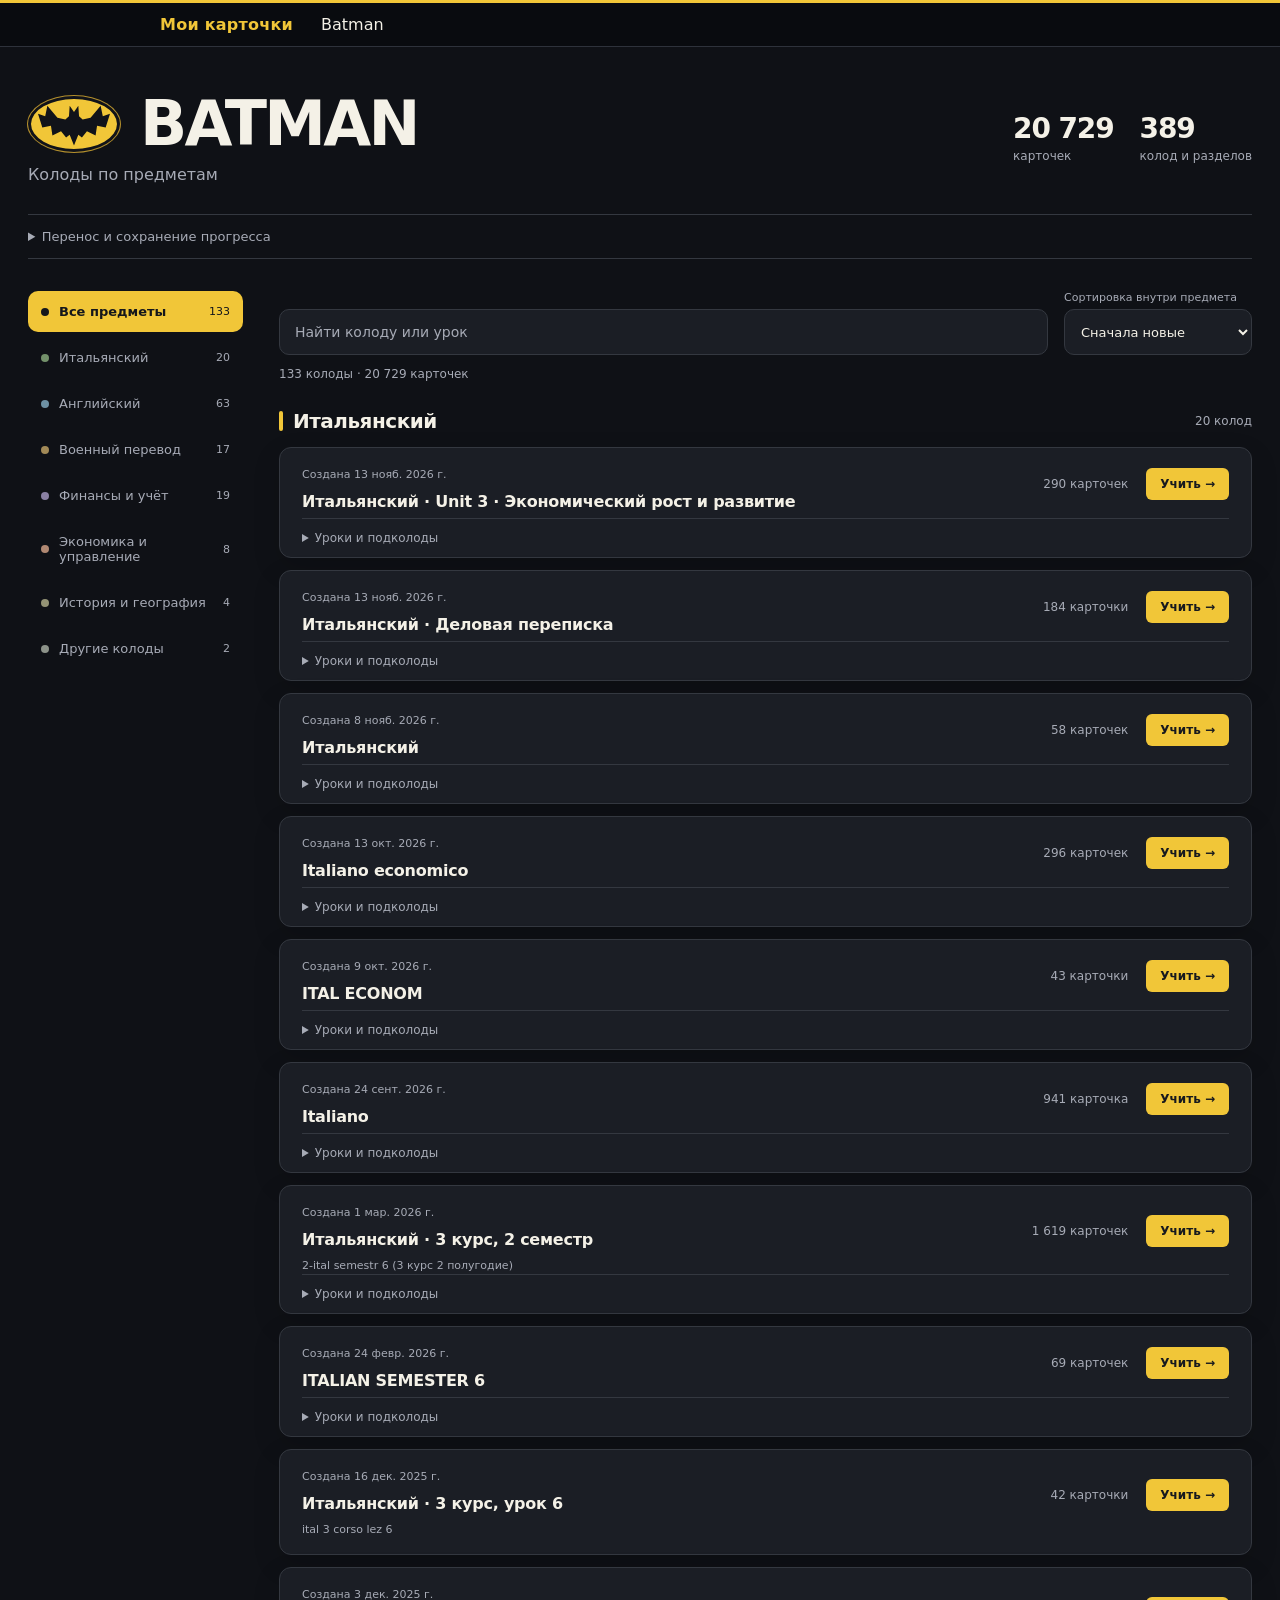
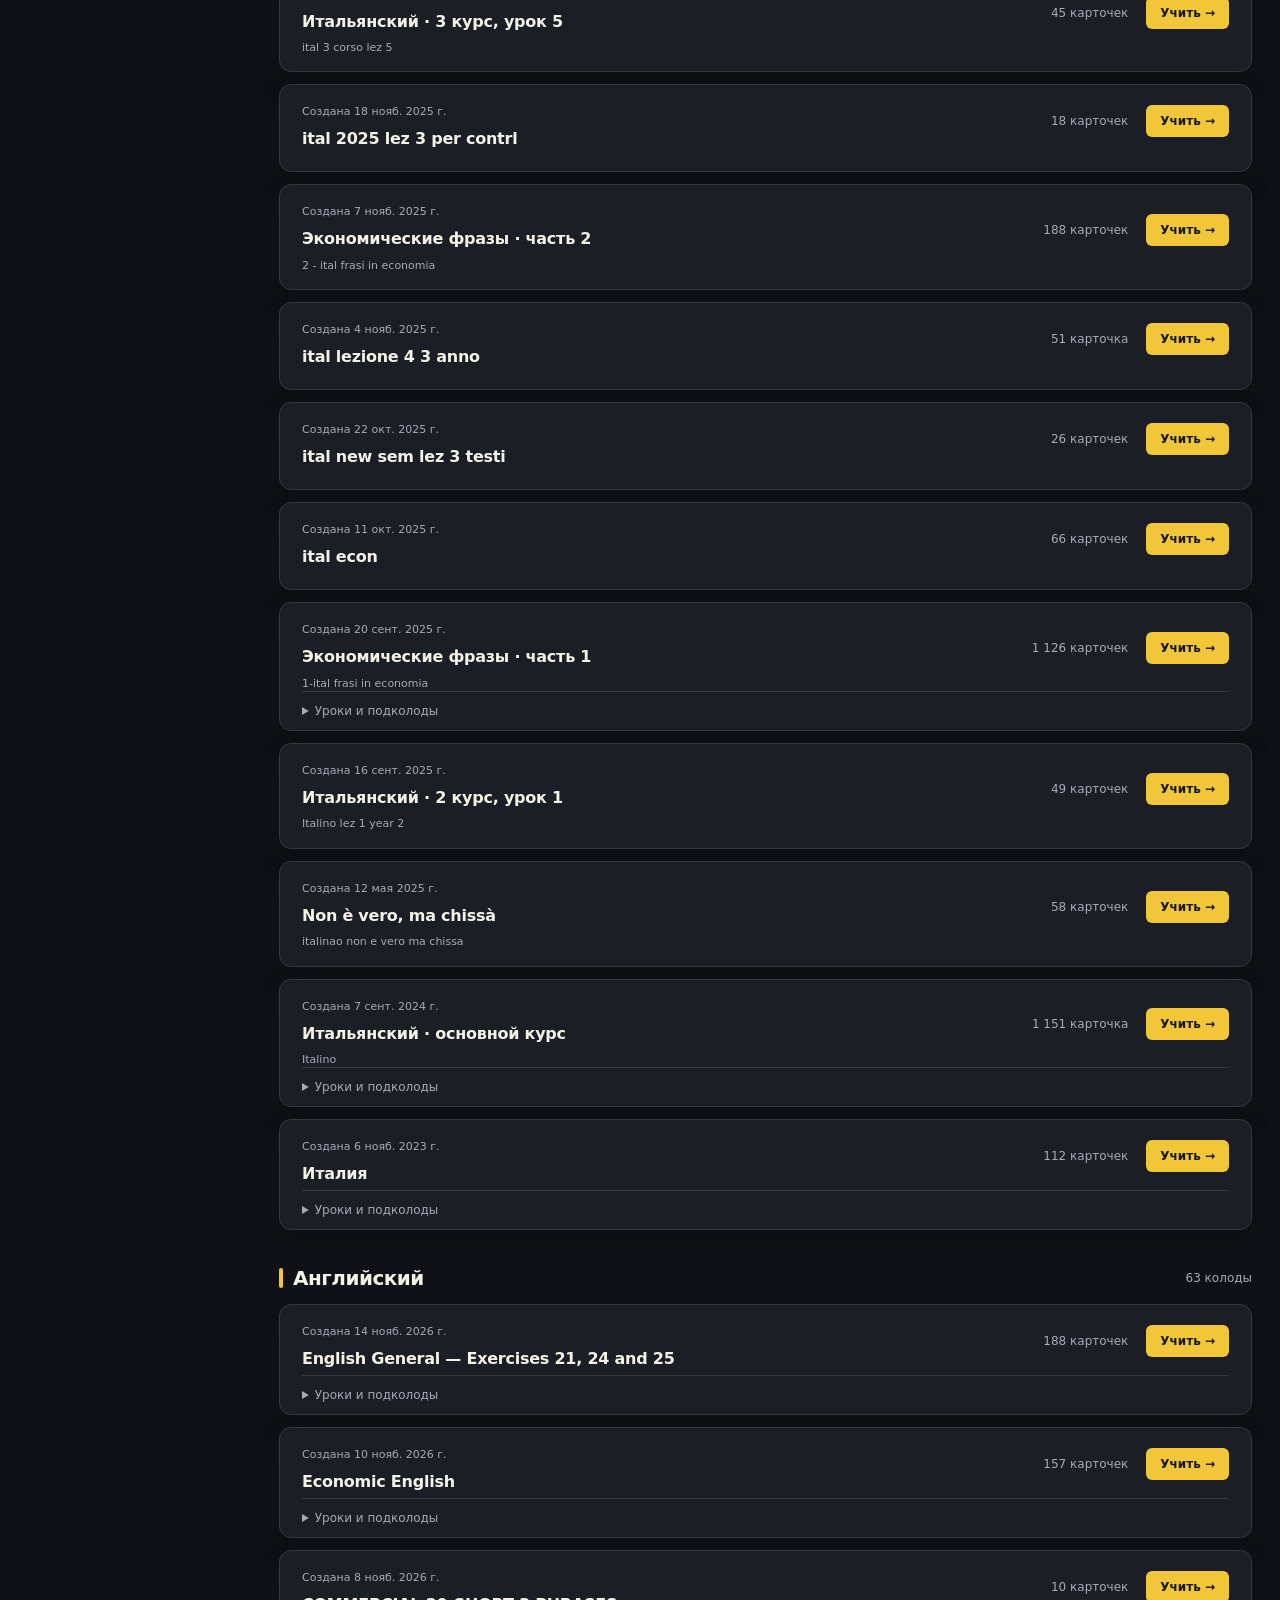
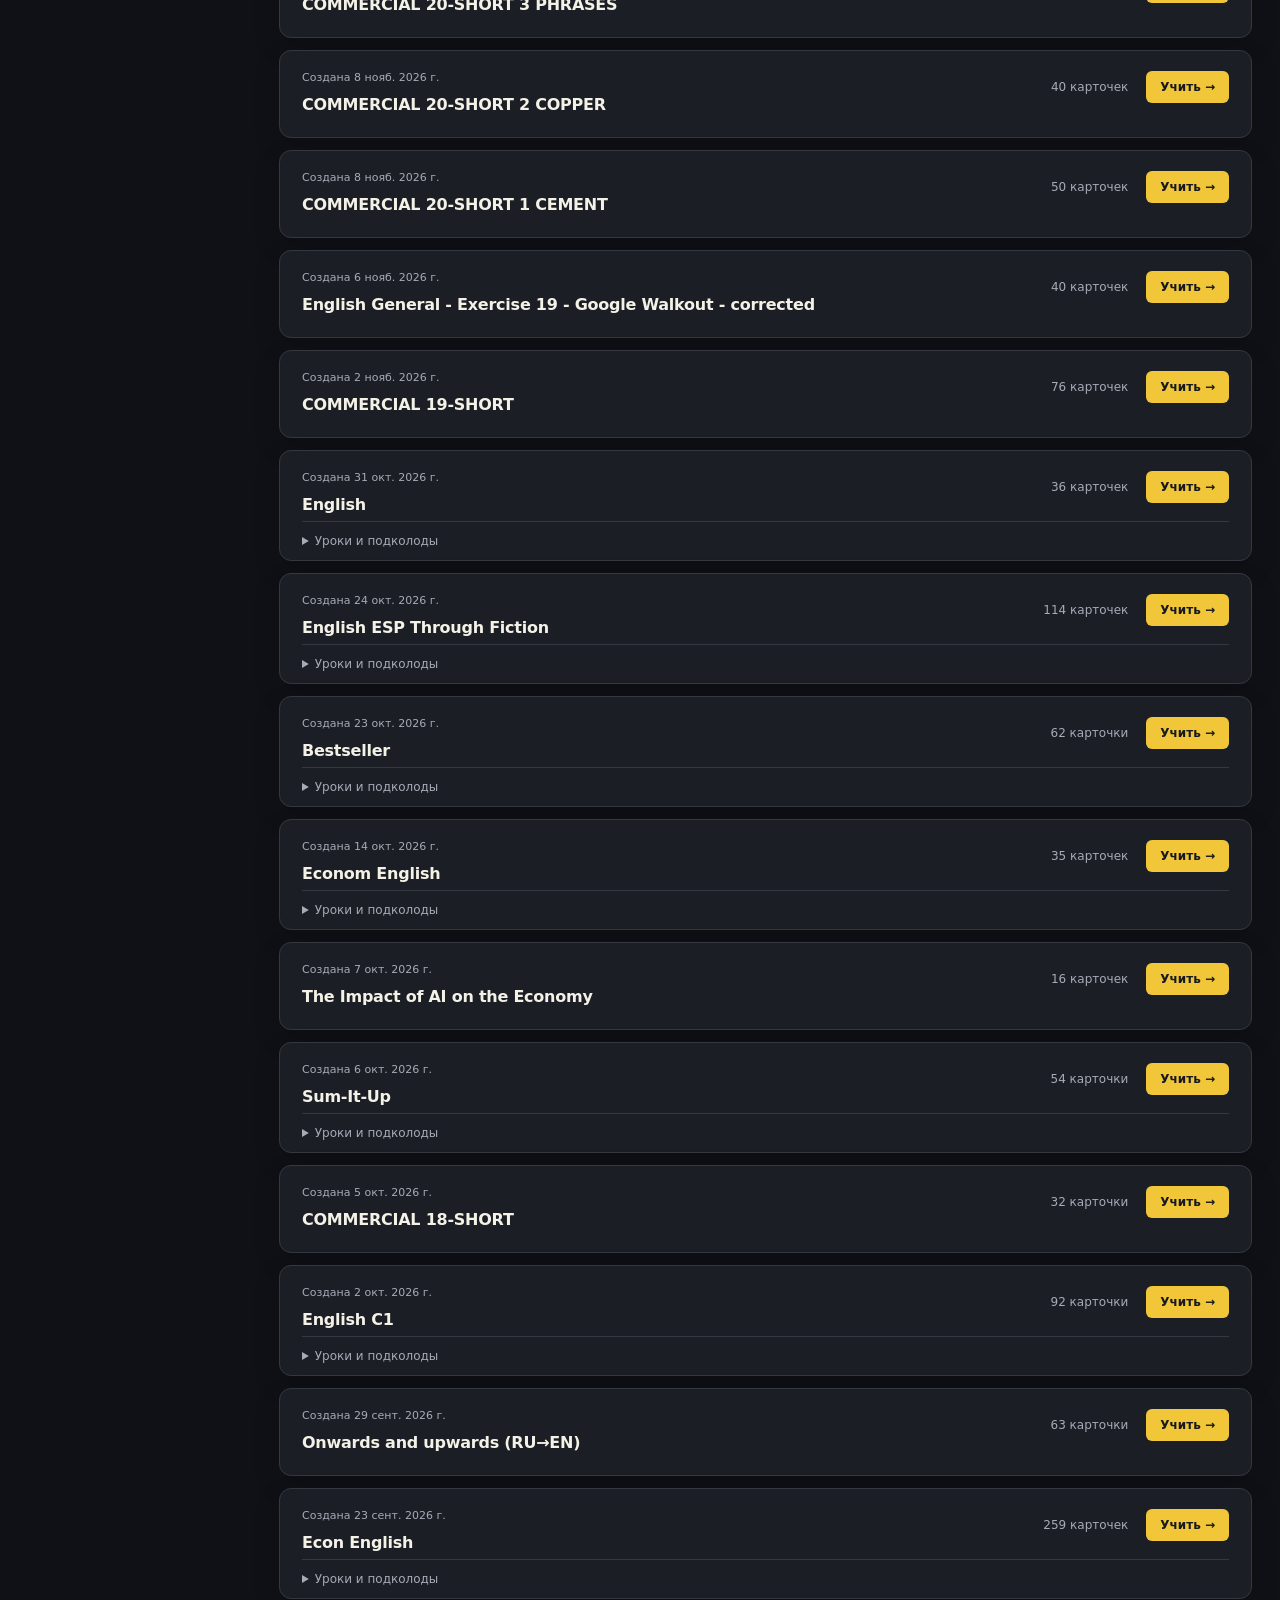
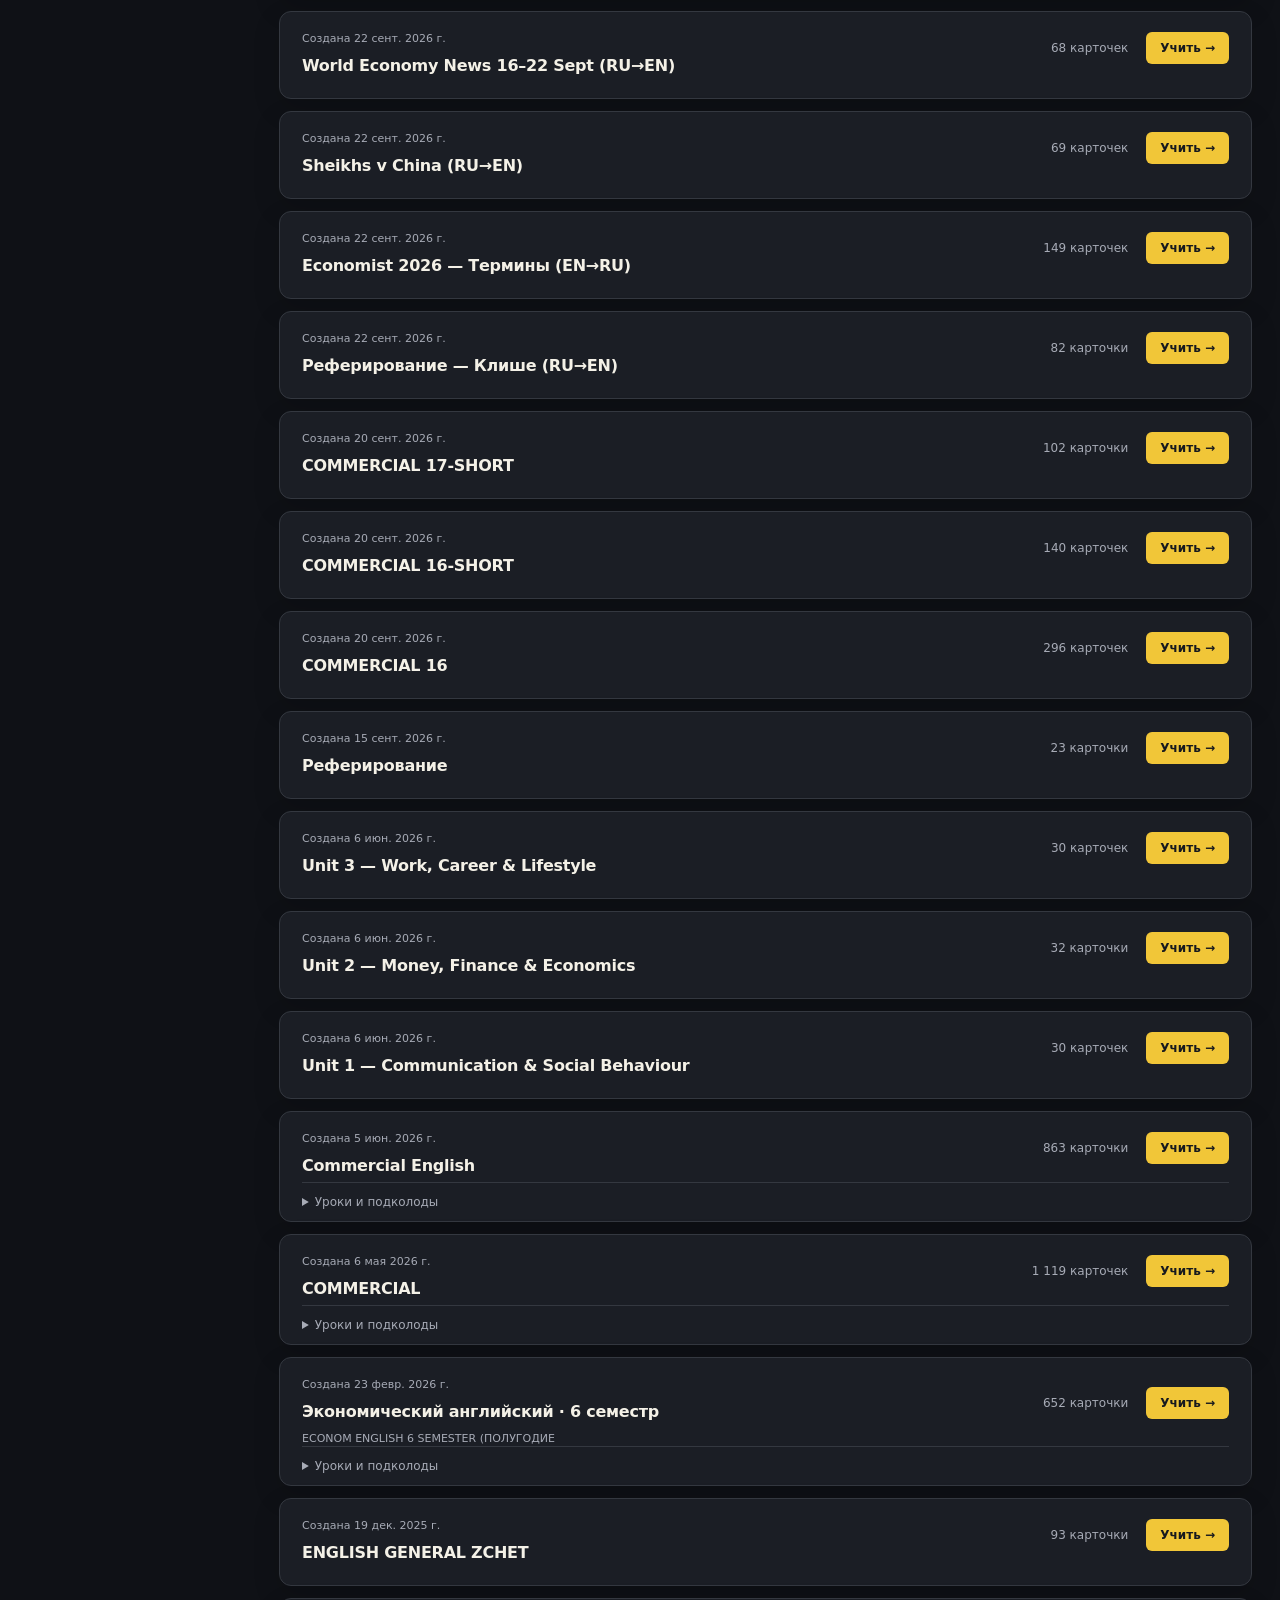
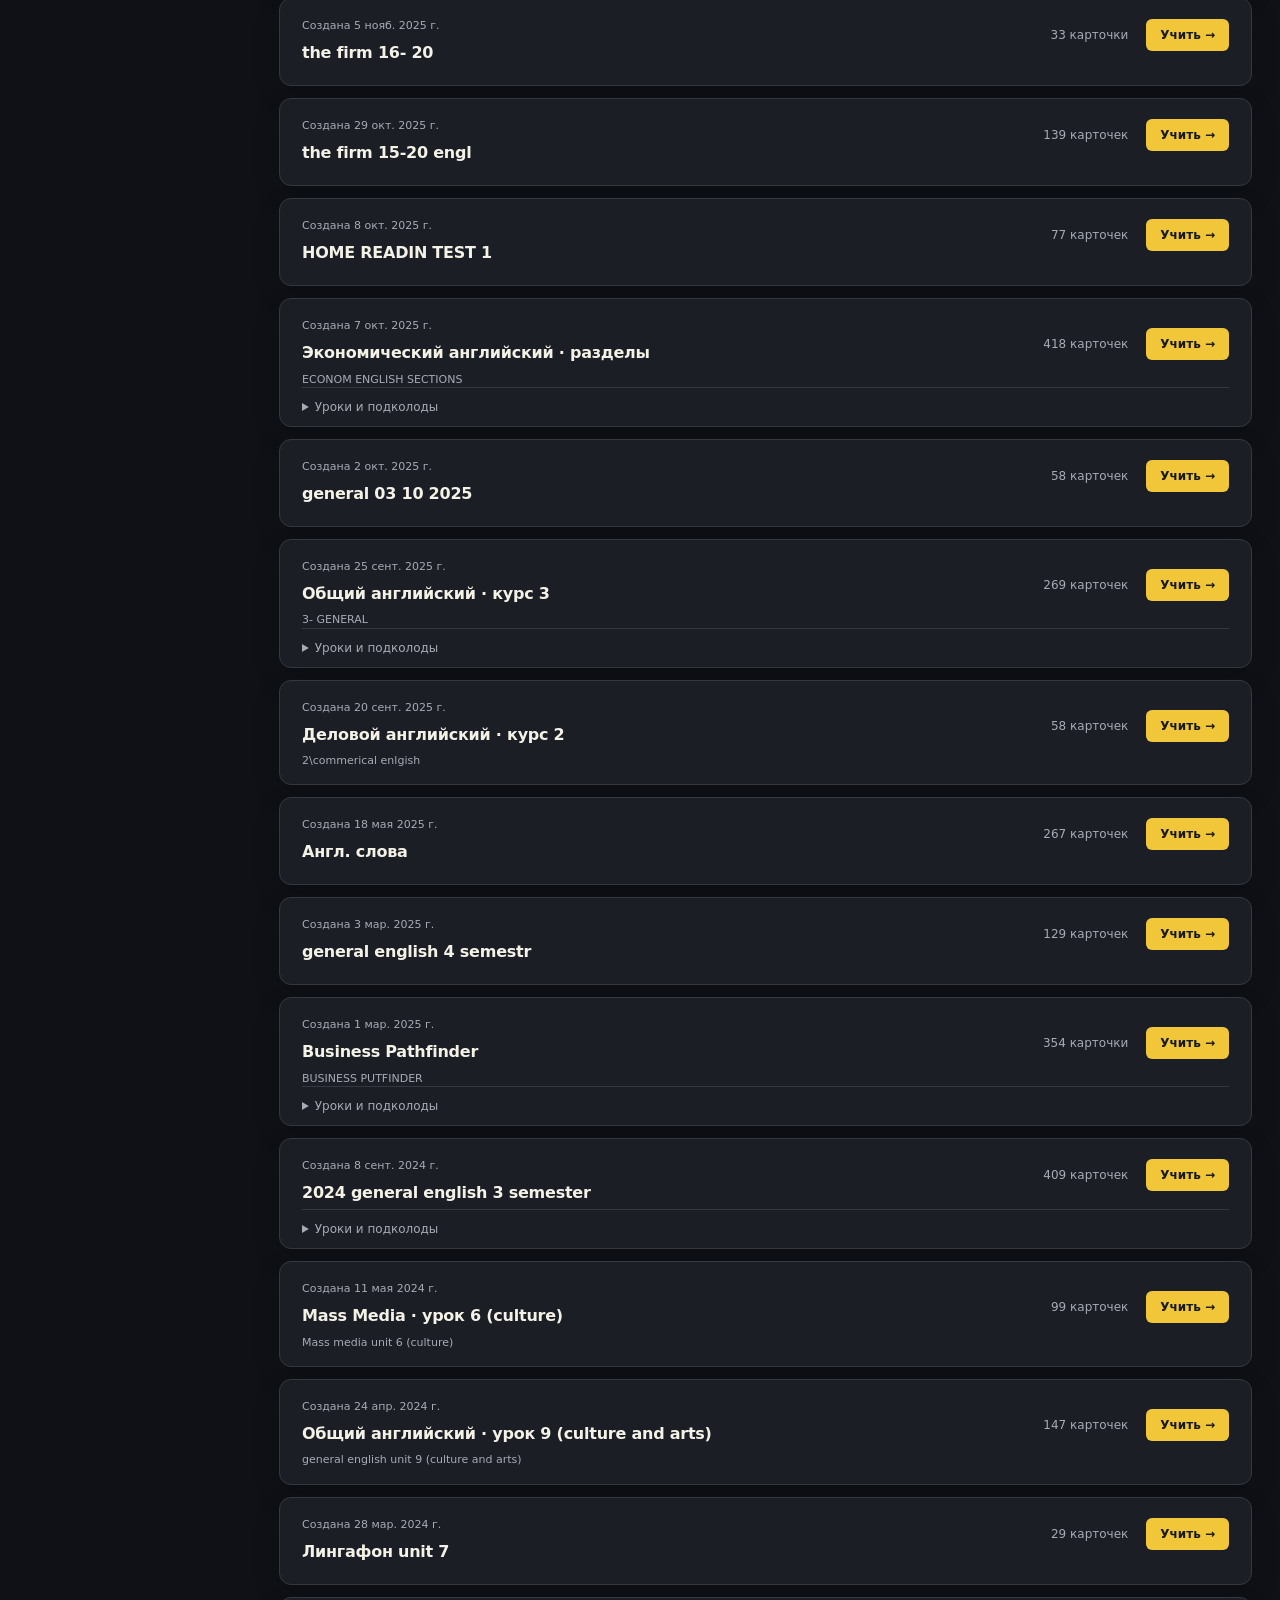
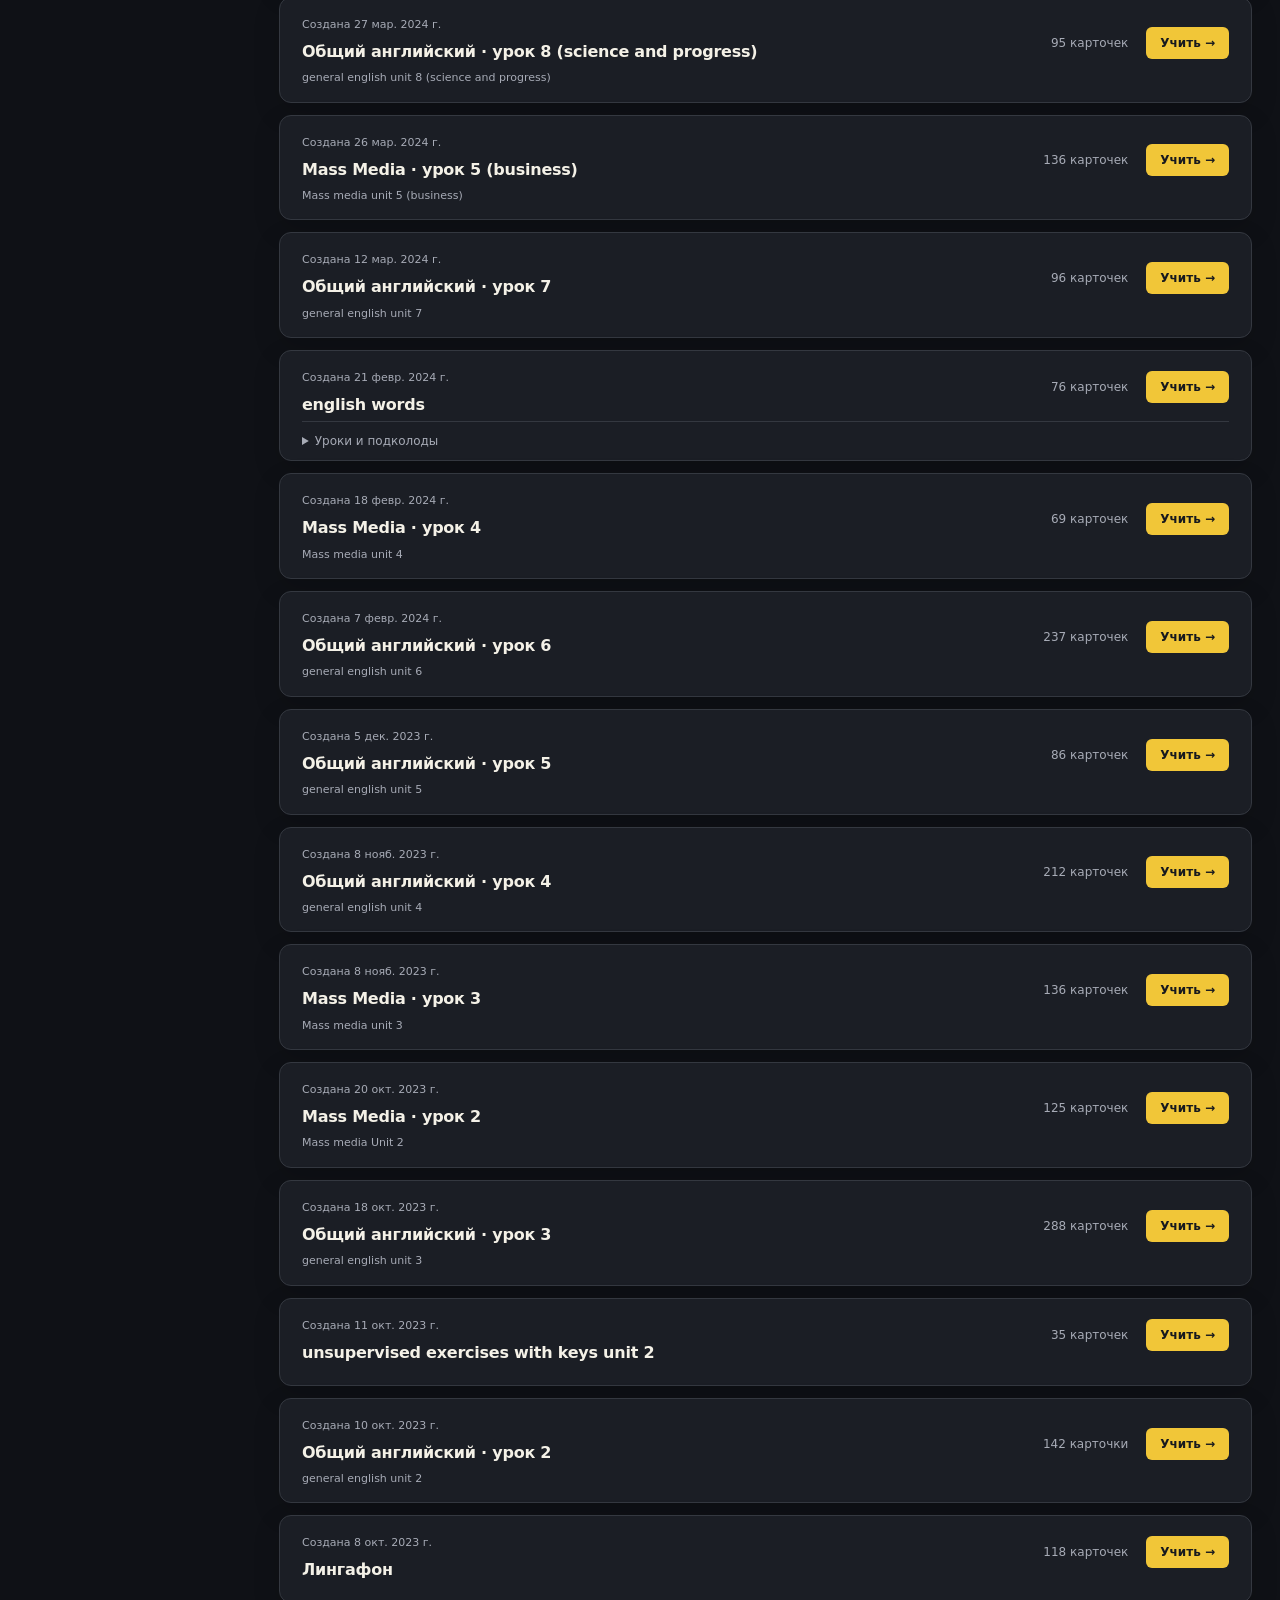
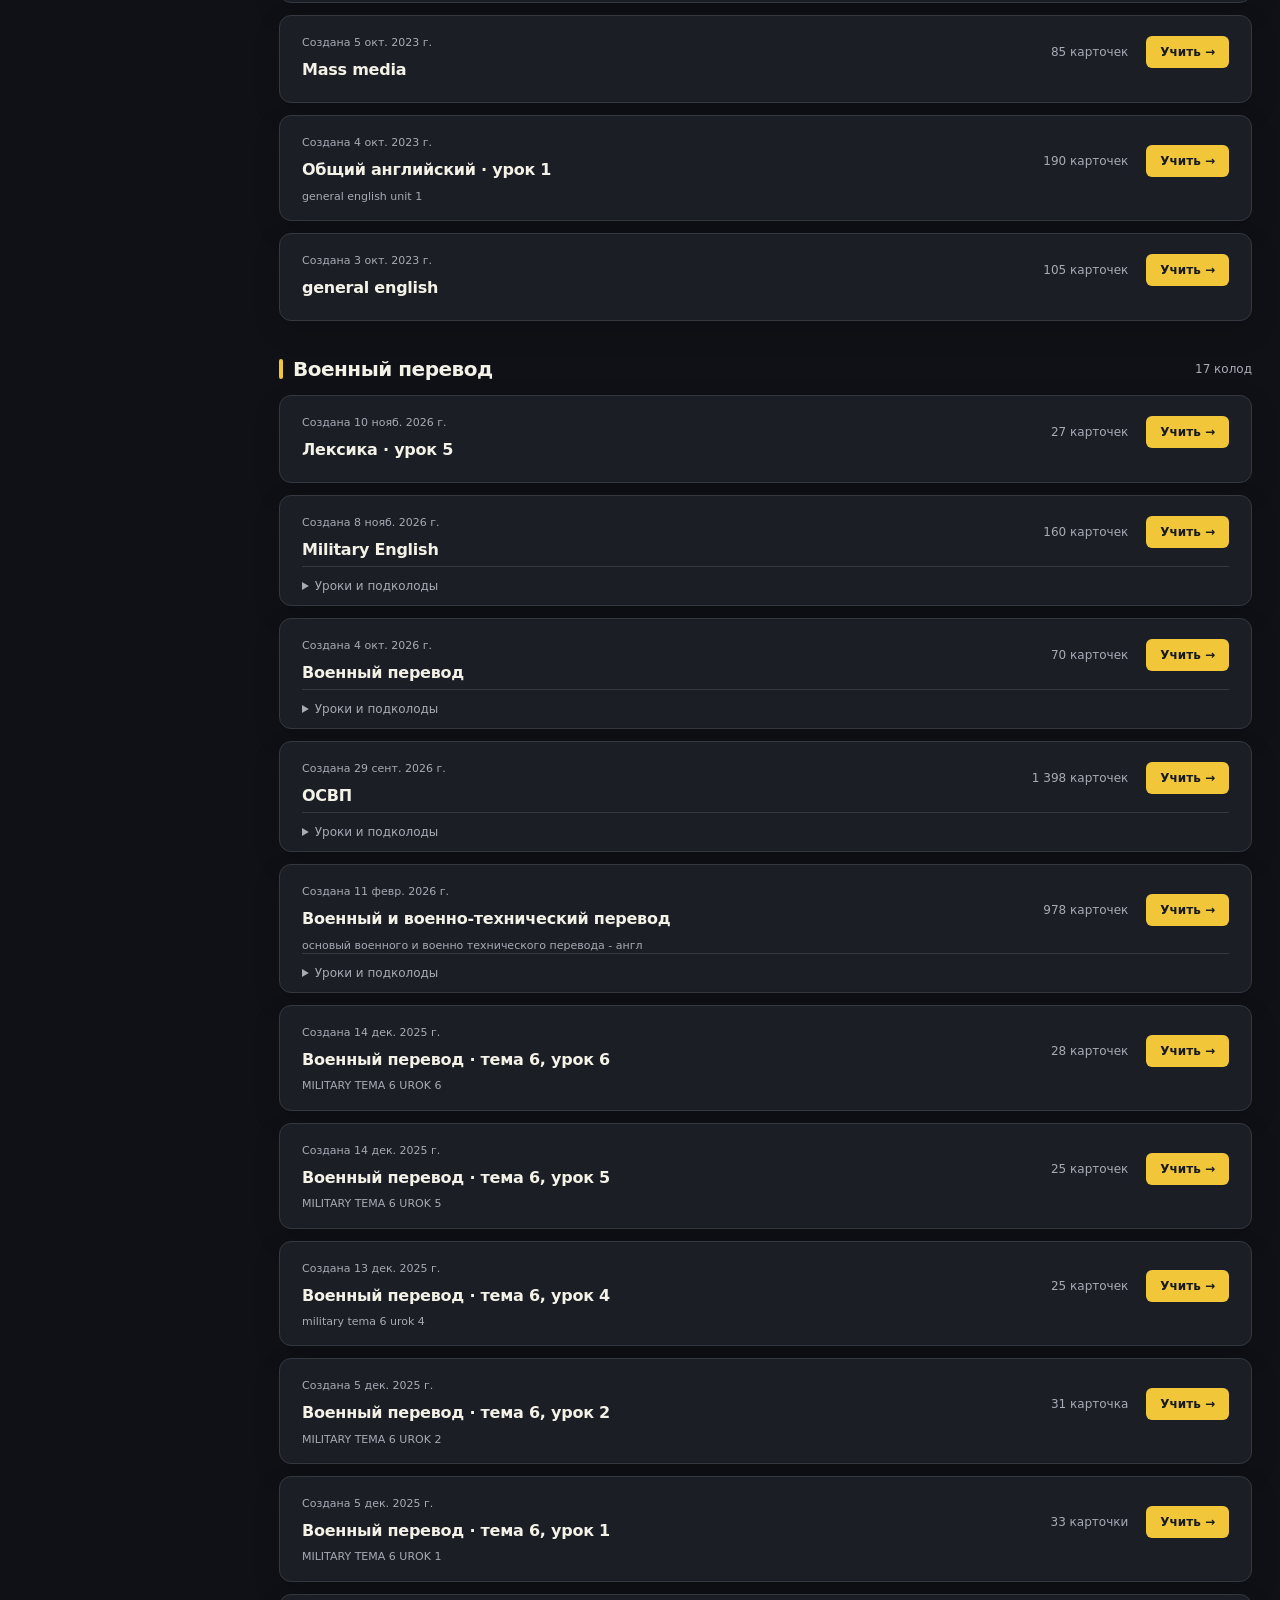
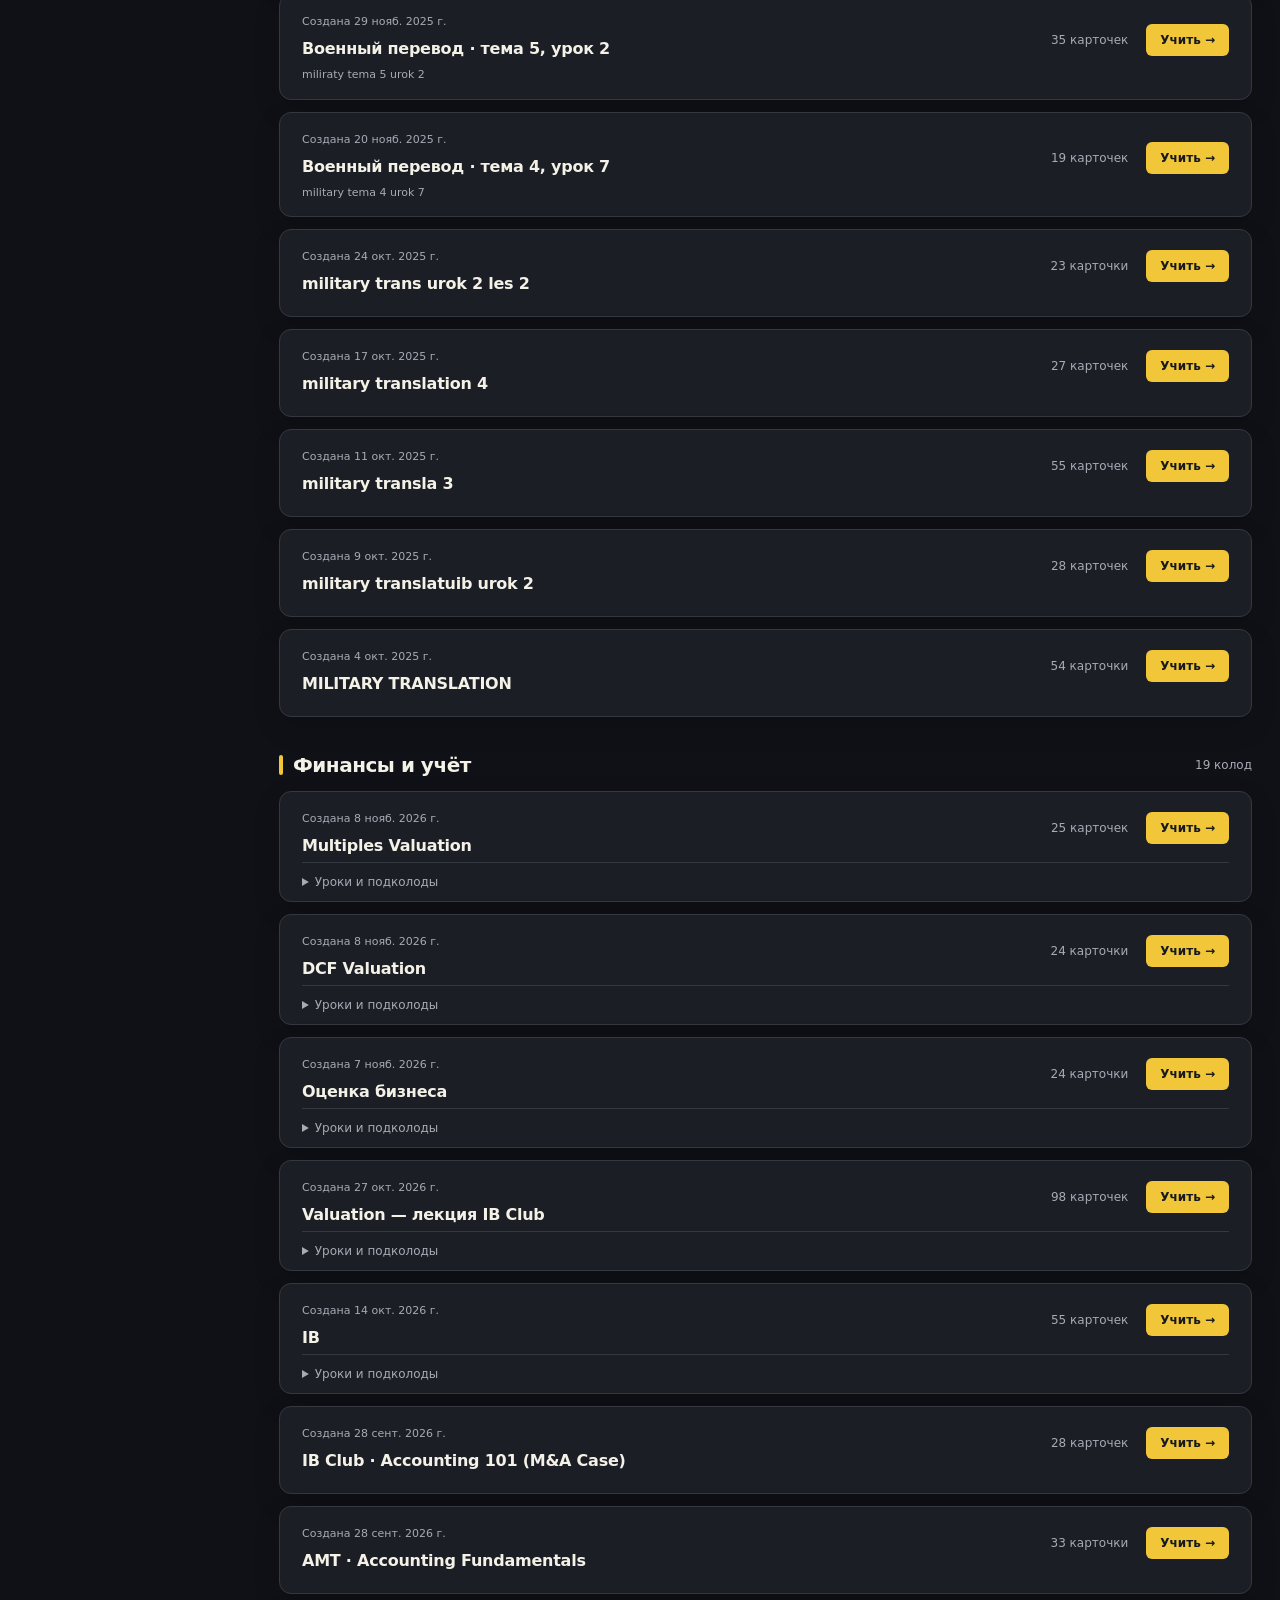
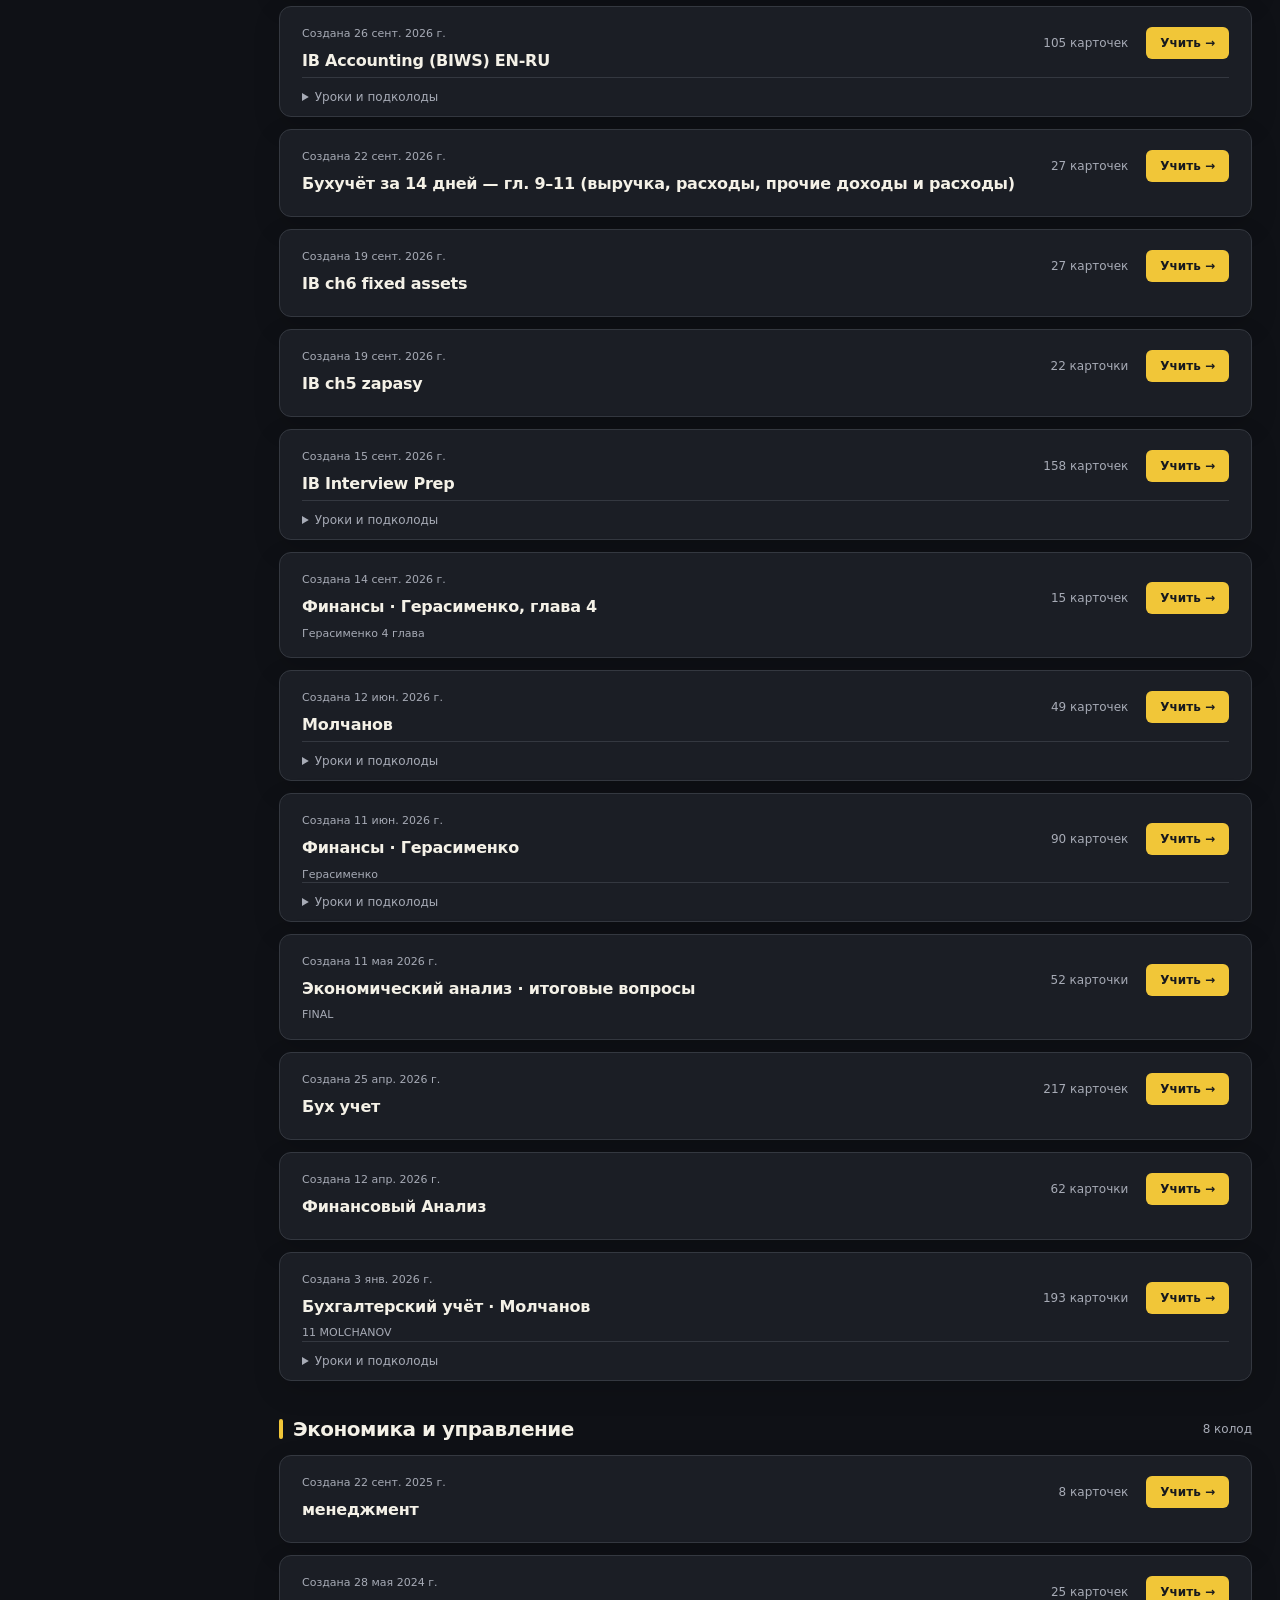
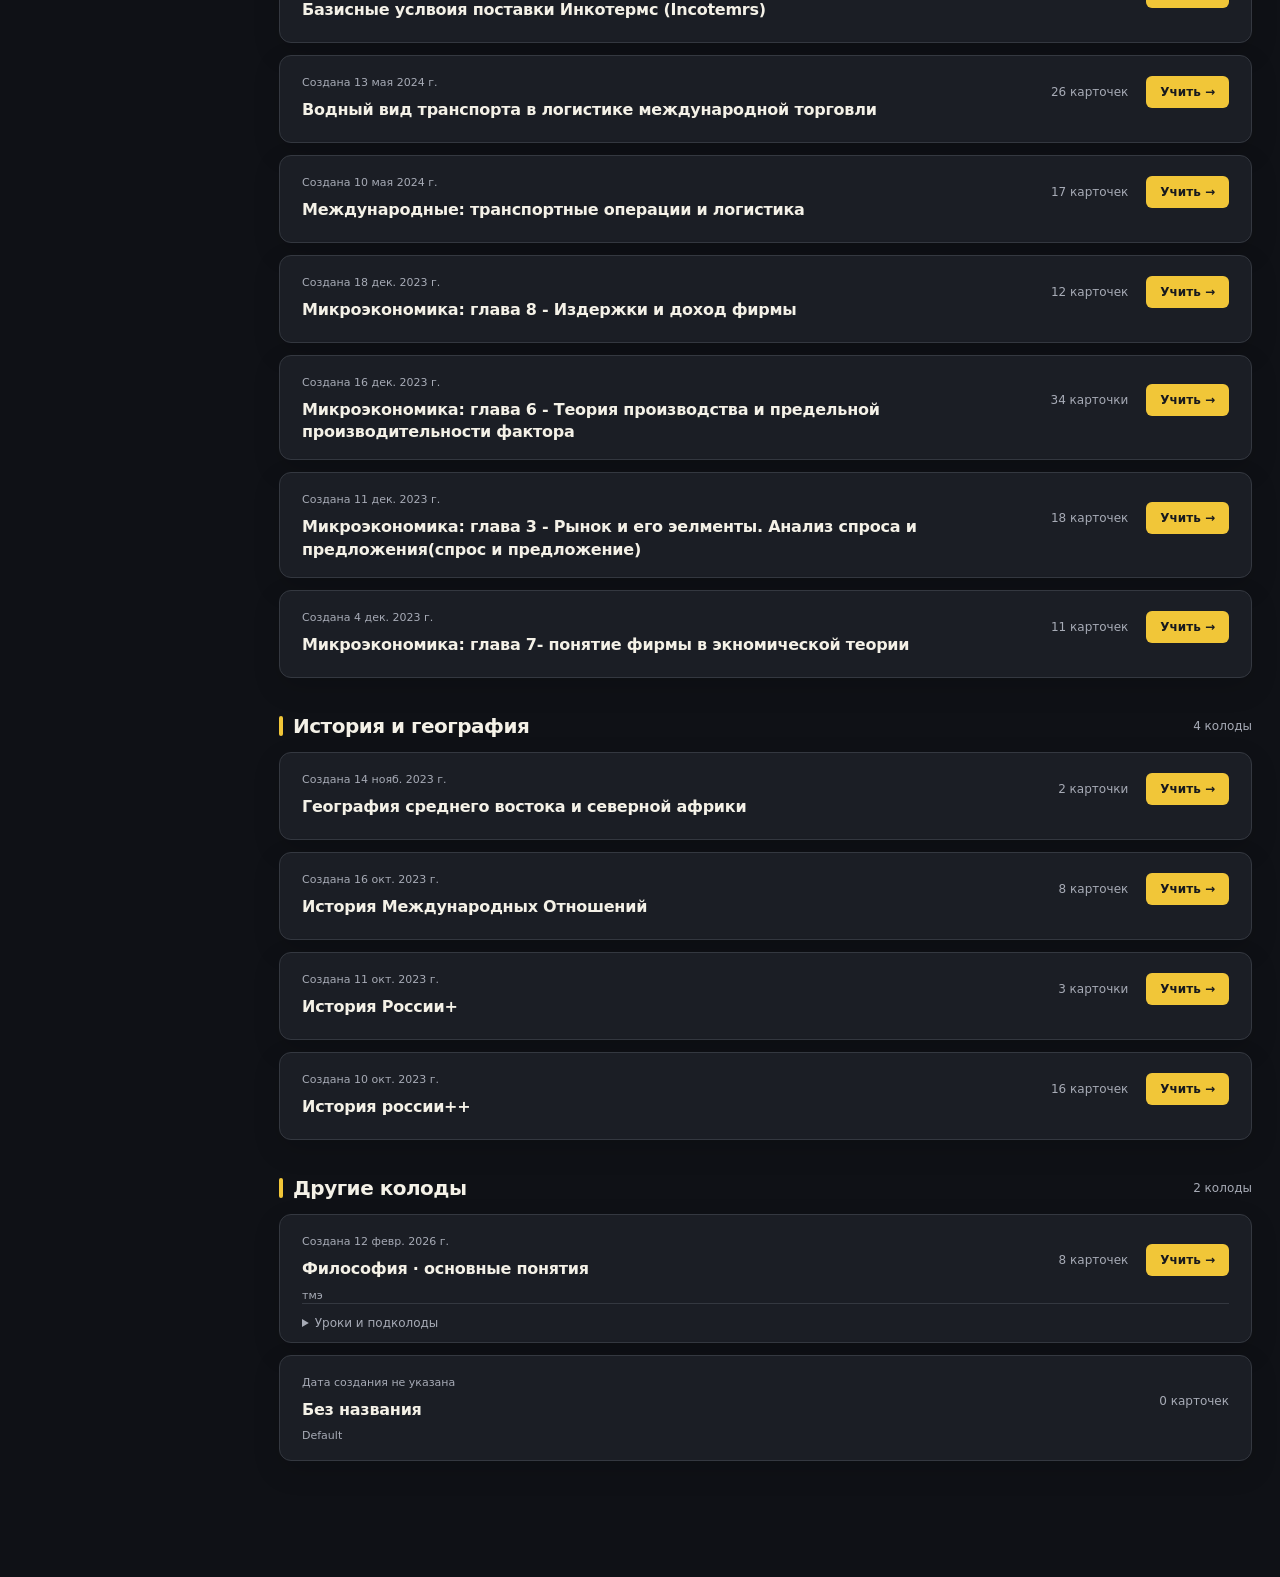
==== commit c0e4a3a8: "Style Batman in black and yellow with single-column decks and personal study sections" ====
--- a/ivan/index.html
+++ b/ivan/index.html
@@ -3,8 +3,10 @@
 <head>
   <meta charset="utf-8">
   <meta name="viewport" content="width=device-width, initial-scale=1">
+  <meta name="theme-color" content="#0f1116">
   <title>Колоды Batman</title>
   <link rel="stylesheet" href="../library.css">
+  <link rel="stylesheet" href="batman-theme.css">
   <link rel="stylesheet" href="catalog.css">
   <script defer src="../register.js"></script>
   <script defer src="catalog.js"></script>
@@ -14,7 +16,7 @@
   <main>
     <header class="catalog-hero">
       <div>
-        <h1>Batman<span class="hero-dot">.</span></h1>
+        <div class="hero-title"><span class="bat-emblem" aria-hidden="true"></span><h1>Batman</h1></div>
         <p class="hero-caption">Колоды по предметам</p>
       </div>
       <div class="catalog-total" id="catalogTotals">Загрузка каталога…</div>
--- a/ivan/batman-theme.css
+++ b/ivan/batman-theme.css
@@ -0,0 +1,63 @@
+.batman-library, .batman-study {
+  color-scheme: dark;
+  --bg: #0f1116;
+  --card: #1b1e25;
+  --ink: #f4f1e7;
+  --muted: #a7abb6;
+  --line: #343840;
+  --accent: #f1c638;
+  --on-accent: #15171b;
+  --code-bg: #12151b;
+  --bat-yellow: #f1c638;
+  --bat-surface: #1b1e25;
+  --bat-soft: #252932;
+  --bat-ink: #f4f1e7;
+  --bat-muted: #a7abb6;
+  --bat-line: #343840;
+  --c-new: #86b2e0;
+  --c-young: #e4b84d;
+  --c-mature: #8abb83;
+  --c-gray: #a7abb6;
+  background: var(--bg);
+  color: var(--ink);
+}
+.batman-library .library-bar, .batman-study .library-bar {
+  background: #090b0f;
+  border-top: 3px solid var(--bat-yellow);
+  border-bottom: 1px solid #2e323b;
+  color: var(--ink);
+}
+.batman-library .library-name, .batman-study .library-name {
+  color: var(--bat-yellow);
+  letter-spacing: .015em;
+}
+.batman-study .deck-switch a { color: #c8cbd2; }
+.batman-study .deck-switch a:hover,
+.batman-study .deck-switch a[aria-current] { background: #343026; color: var(--bat-yellow); }
+.batman-study header nav button.active { color: #15171b; }
+.batman-study .actions button.show { color: #15171b; font-weight: 750; }
+.batman-study .library-bar a:focus-visible,
+.batman-study button:focus-visible,
+.batman-study input:focus-visible,
+.batman-study select:focus-visible { outline: 2px solid var(--bat-yellow); outline-offset: 3px; }
+.batman-study .study-tools > a { color: var(--bat-yellow); }
+.batman-study .card { box-shadow: 0 12px 34px #0003; }
+.batman-study header h1 { letter-spacing: -.02em; }
+.bat-emblem {
+  display: inline-block;
+  position: relative;
+  flex: 0 0 auto;
+  width: 86px;
+  height: 50px;
+  background: var(--bat-yellow);
+  border: 3px solid #111319;
+  border-radius: 50%;
+  box-shadow: 0 0 0 1px #b28e2c;
+}
+.bat-emblem::before {
+  content: "";
+  position: absolute;
+  inset: 5px 7px 3px;
+  background: #111319;
+  clip-path: polygon(0 24%,10%30%,13%5%,27%34%,38%38%,43%30%,44%5%,50%20%,56%5%,57%30%,62%38%,73%34%,87%5%,90%30%,100%24%,94%57%,82%53%,80%76%,68%66%,61%81%,56%74%,50%100%,44%74%,39%81%,32%66%,20%76%,18%53%,6%57%);
+}
--- a/ivan/catalog.css
+++ b/ivan/catalog.css
@@ -1,18 +1,10 @@
 .batman-library {
-  --bat-yellow: #eabf43;
-  --bat-surface: #fff;
-  --bat-soft: #eeece5;
-  --bat-ink: #252c28;
-  --bat-muted: #6c716a;
-  --bat-line: #dedfd6;
-  background: #f6f5f0;
   color: var(--bat-ink);
 }
-.batman-library .library-bar { background: #232c27; }
 .batman-library main { max-width: 1280px; padding: 44px 28px 80px; }
 .catalog-hero { display: flex; justify-content: space-between; align-items: center; gap: 24px; margin: 0 0 30px; }
-.batman-library h1 { margin: 0; font-size: clamp(42px, 6vw, 66px); font-weight: 750; letter-spacing: -.065em; line-height: 1.05; }
-.hero-dot { color: #b98b15; }
+.hero-title { display: flex; align-items: center; gap: 20px; }
+.batman-library h1 { margin: 0; font-size: clamp(36px, 6vw, 62px); font-weight: 800; text-transform: uppercase; letter-spacing: -.045em; line-height: 1.05; }
 .hero-caption { margin: 9px 0 0; color: var(--bat-muted); font-size: 16px; }
 .catalog-total { display: flex; gap: 26px; }
 .catalog-total strong { display: block; font-size: 28px; letter-spacing: -.04em; font-variant-numeric: tabular-nums; }
@@ -28,7 +20,8 @@
 #subjectNav { display: grid; gap: 5px; }
 .subject-choice { display: flex; align-items: center; text-align: left; gap: 10px; width: 100%; padding: 12px; border: 1px solid transparent; background: none; color: var(--bat-muted); cursor: pointer; border-radius: 10px; font: inherit; font-size: 13px; }
 .subject-choice:hover { background: var(--bat-soft); color: var(--bat-ink); }
-.subject-choice[aria-pressed=true] { background: #e9e9dd; color: var(--bat-ink); font-weight: 650; }
+.subject-choice[aria-pressed=true] { background: #f1c638; color: #15171b; font-weight: 700; }
+.subject-choice[aria-pressed=true] .subject-mark { background: #15171b; }
 .subject-choice .subject-mark { width: 8px; height: 8px; border-radius: 50%; flex: 0 0 auto; background: var(--subject-color, #767d71); }
 .subject-choice .subject-count { margin-left: auto; font-variant-numeric: tabular-nums; font-size: 11px; font-weight: 500; }
 .catalog-toolbar { display: flex; align-items: end; gap: 16px; }
@@ -39,21 +32,24 @@
 .catalog-results { color: var(--bat-muted); font-size: 12px; margin: 12px 0 28px; }
 .subject-section { margin: 0 0 36px; scroll-margin-top: 20px; }
 .subject-heading { display: flex; align-items: center; gap: 10px; margin-bottom: 14px; }
-.subject-heading::before { content: ""; width: 4px; height: 20px; background: var(--subject-color); border-radius: 3px; }
+.subject-heading::before { content: ""; width: 4px; height: 20px; background: var(--bat-yellow); border-radius: 3px; }
 .subject-heading h2 { font-size: 20px; margin: 0; letter-spacing: -.025em; font-weight: 650; }
 .subject-heading span { margin-left: auto; color: var(--bat-muted); font-size: 12px; white-space: nowrap; }
-.catalog-cards { display: grid; grid-template-columns: repeat(2,minmax(0,1fr)); gap: 12px; align-items: start; }
-.catalog-card { padding: 20px 20px 0; background: var(--bat-surface); border: 1px solid var(--bat-line); border-radius: 14px; min-width: 0; }
-.catalog-card:hover { border-color: #afb8a7; }
+.catalog-cards { display: grid; grid-template-columns: minmax(0,1fr); gap: 12px; align-items: start; }
+.catalog-card { display: grid; grid-template-columns: minmax(0,1fr) auto; column-gap: 24px; padding: 20px 22px 0; background: var(--bat-surface); border: 1px solid var(--bat-line); border-radius: 12px; min-width: 0; box-shadow: 0 10px 28px #0002; }
+.catalog-card:hover { border-color: #8d7834; }
+.catalog-card > .deck-date, .catalog-card > .deck-title, .catalog-card > .deck-original { grid-column: 1; }
 .deck-date { display: block; font-size: 11px; color: var(--bat-muted); margin-bottom: 10px; font-variant-numeric: tabular-nums; }
 .deck-title { margin: 0; font-size: 16px; line-height: 1.4; letter-spacing: -.015em; overflow-wrap: anywhere; }
 .deck-title a { text-decoration: none; color: var(--bat-ink); }
 .deck-title a:hover { text-decoration: underline; text-underline-offset: 3px; }
 .deck-original { margin: 7px 0 0; font-size: 11px; color: var(--bat-muted); line-height: 1.4; overflow-wrap: anywhere; }
-.deck-card-bottom { display: flex; align-items: center; justify-content: space-between; gap: 10px; margin: 20px 0 14px; }
+.deck-card-bottom { grid-column: 2; grid-row: 1 / span 3; display: flex; align-items: center; justify-content: space-between; gap: 18px; margin: 0 0 18px; }
+.catalog-card > .deck-sections { grid-column: 1 / -1; }
+.catalog-card:not(:has(.deck-sections)) { padding-bottom: 16px; }
 .deck-card-bottom span { color: var(--bat-muted); font-size: 12px; }
-.deck-study { text-decoration: none; color: #35583e; font-size: 12px; font-weight: 650; padding: 7px 10px; border-radius: 7px; background: #edf1e8; }
-.deck-study:hover { background: #dde8d7; }
+.deck-study { text-decoration: none; color: #17191e; font-size: 12px; font-weight: 750; padding: 9px 14px; border-radius: 6px; background: var(--bat-yellow); white-space: nowrap; }
+.deck-study:hover { background: #ffdc63; }
 .deck-sections { border-top: 1px solid var(--bat-line); margin-top: 0; }
 .deck-sections summary { padding: 12px 0; font-size: 12px; color: var(--bat-muted); cursor: pointer; }
 .deck-tree { list-style: none; margin: 0 0 12px; padding: 0; }
@@ -63,14 +59,18 @@
 .deck-tree a:hover { text-decoration: underline; }
 .deck-tree .tree-count { color: var(--bat-muted); margin-left: 5px; font-size: 10px; white-space: nowrap; }
 .catalog-empty { padding: 40px 12px; text-align: center; color: var(--bat-muted); }
-.batman-library :focus-visible { outline: 2px solid #a47d19; outline-offset: 3px; }
+.batman-library :focus-visible { outline: 2px solid var(--bat-yellow); outline-offset: 3px; }
 @media (max-width: 960px) {
   .catalog-layout { grid-template-columns: 180px minmax(0,1fr); gap: 22px; }
   .catalog-cards { grid-template-columns: 1fr; }
 }
 @media (max-width: 640px) {
   .batman-library main { padding: 28px 16px 50px; }
-  .catalog-hero { align-items: start; gap: 20px; }
+  .catalog-hero { align-items: start; gap: 18px; flex-wrap: wrap; }
+  .hero-title { gap: 10px; }
+  .hero-title .bat-emblem { width: 50px; height: 31px; border-width: 2px; }
+  .hero-title .bat-emblem::before { inset: 3px 4px 2px; }
+  .batman-library h1 { font-size: 29px; }
   .catalog-total { gap: 12px; }
   .catalog-total strong { font-size: 20px; }
   .catalog-total span { font-size: 10px; }
@@ -85,12 +85,6 @@
   #deckSort { height: 39px; }
   .subject-heading h2 { font-size: 18px; }
   .progress-panel { margin-bottom: 22px; }
+  .catalog-card { display: block; padding: 18px 18px 0; }
+  .deck-card-bottom { margin: 16px 0 14px; }
 }
-@media (prefers-color-scheme: dark) {
-  .batman-library { --bat-surface: #222723; --bat-soft: #2b322b; --bat-ink: #e7ebe3; --bat-muted: #a0aa9f; --bat-line: #384036; background: #171c18; }
-  .batman-library .library-bar { background: #212a23; }
-  .hero-dot { color: var(--bat-yellow); }
-  .subject-choice[aria-pressed=true] { background: #343d2f; }
-  .deck-study { color: #d6e5cf; background: #34432f; }
-  .deck-study:hover { background: #415337; }
-}
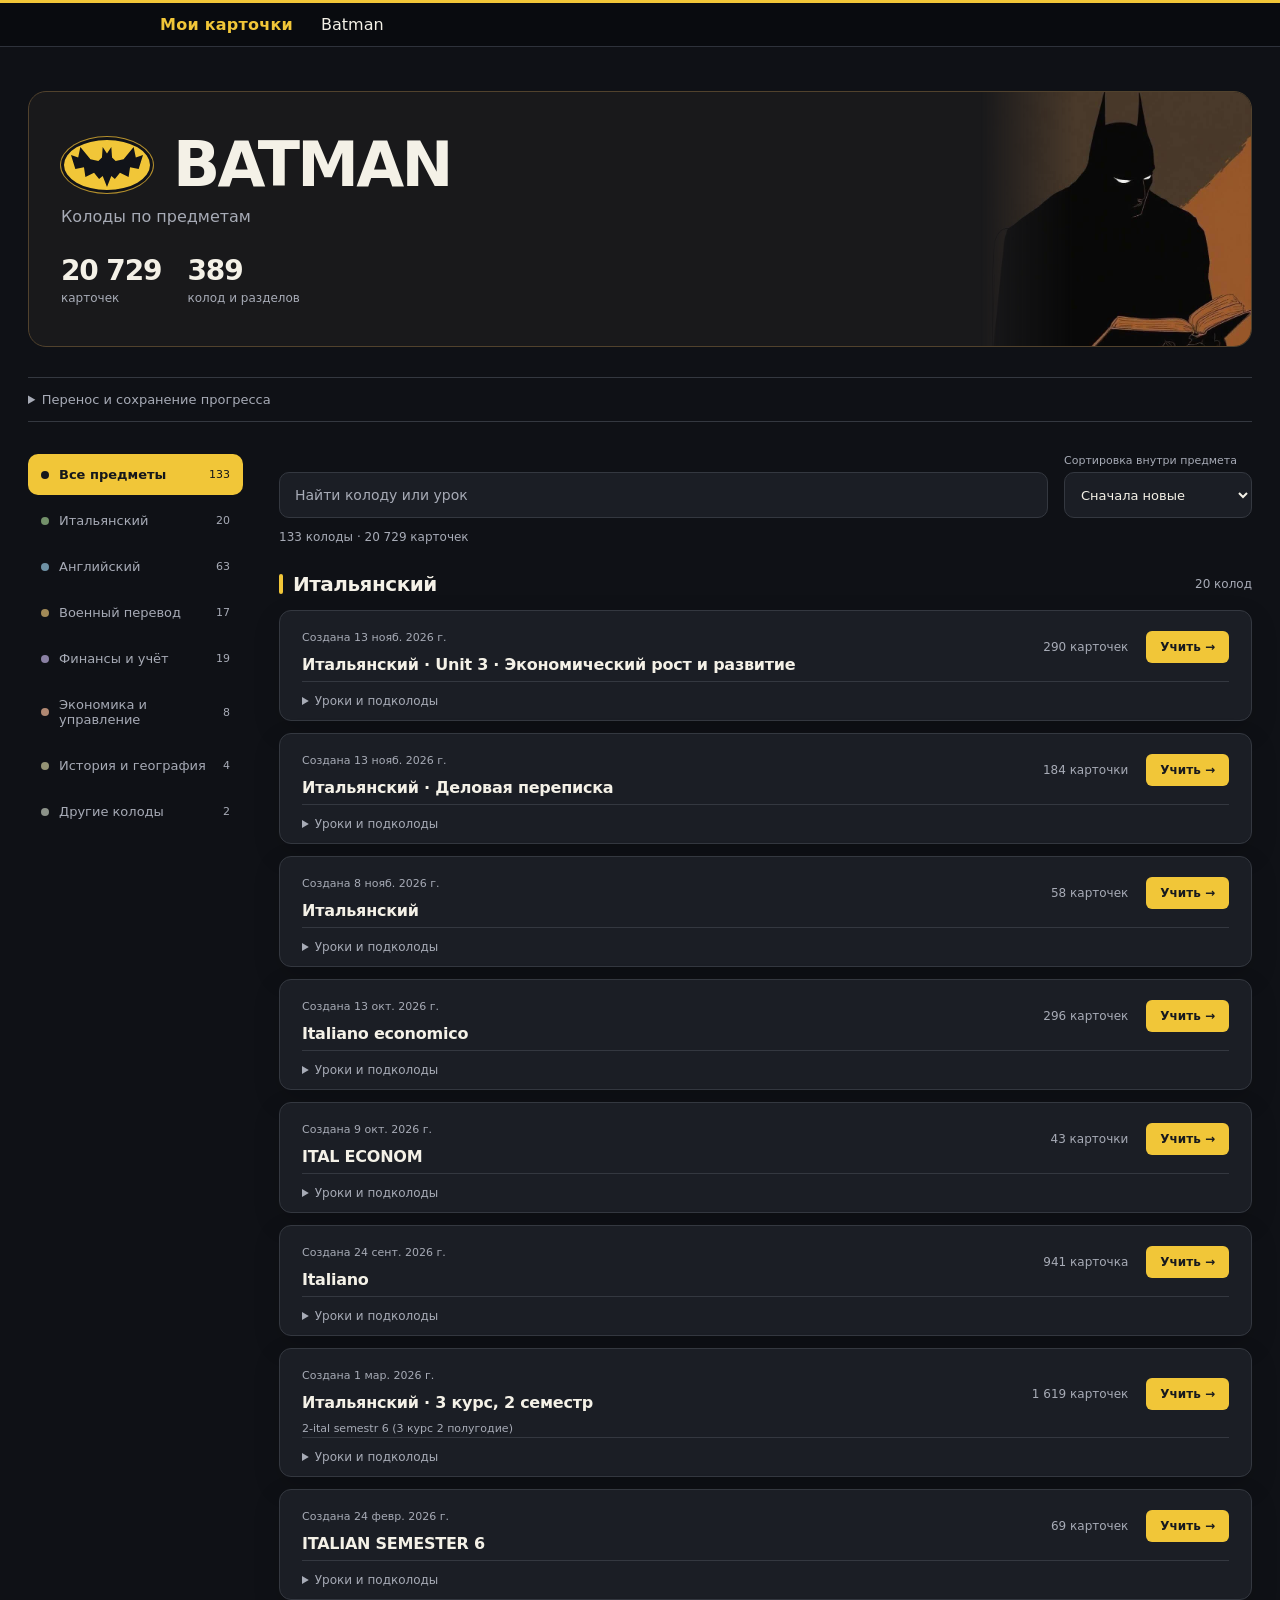
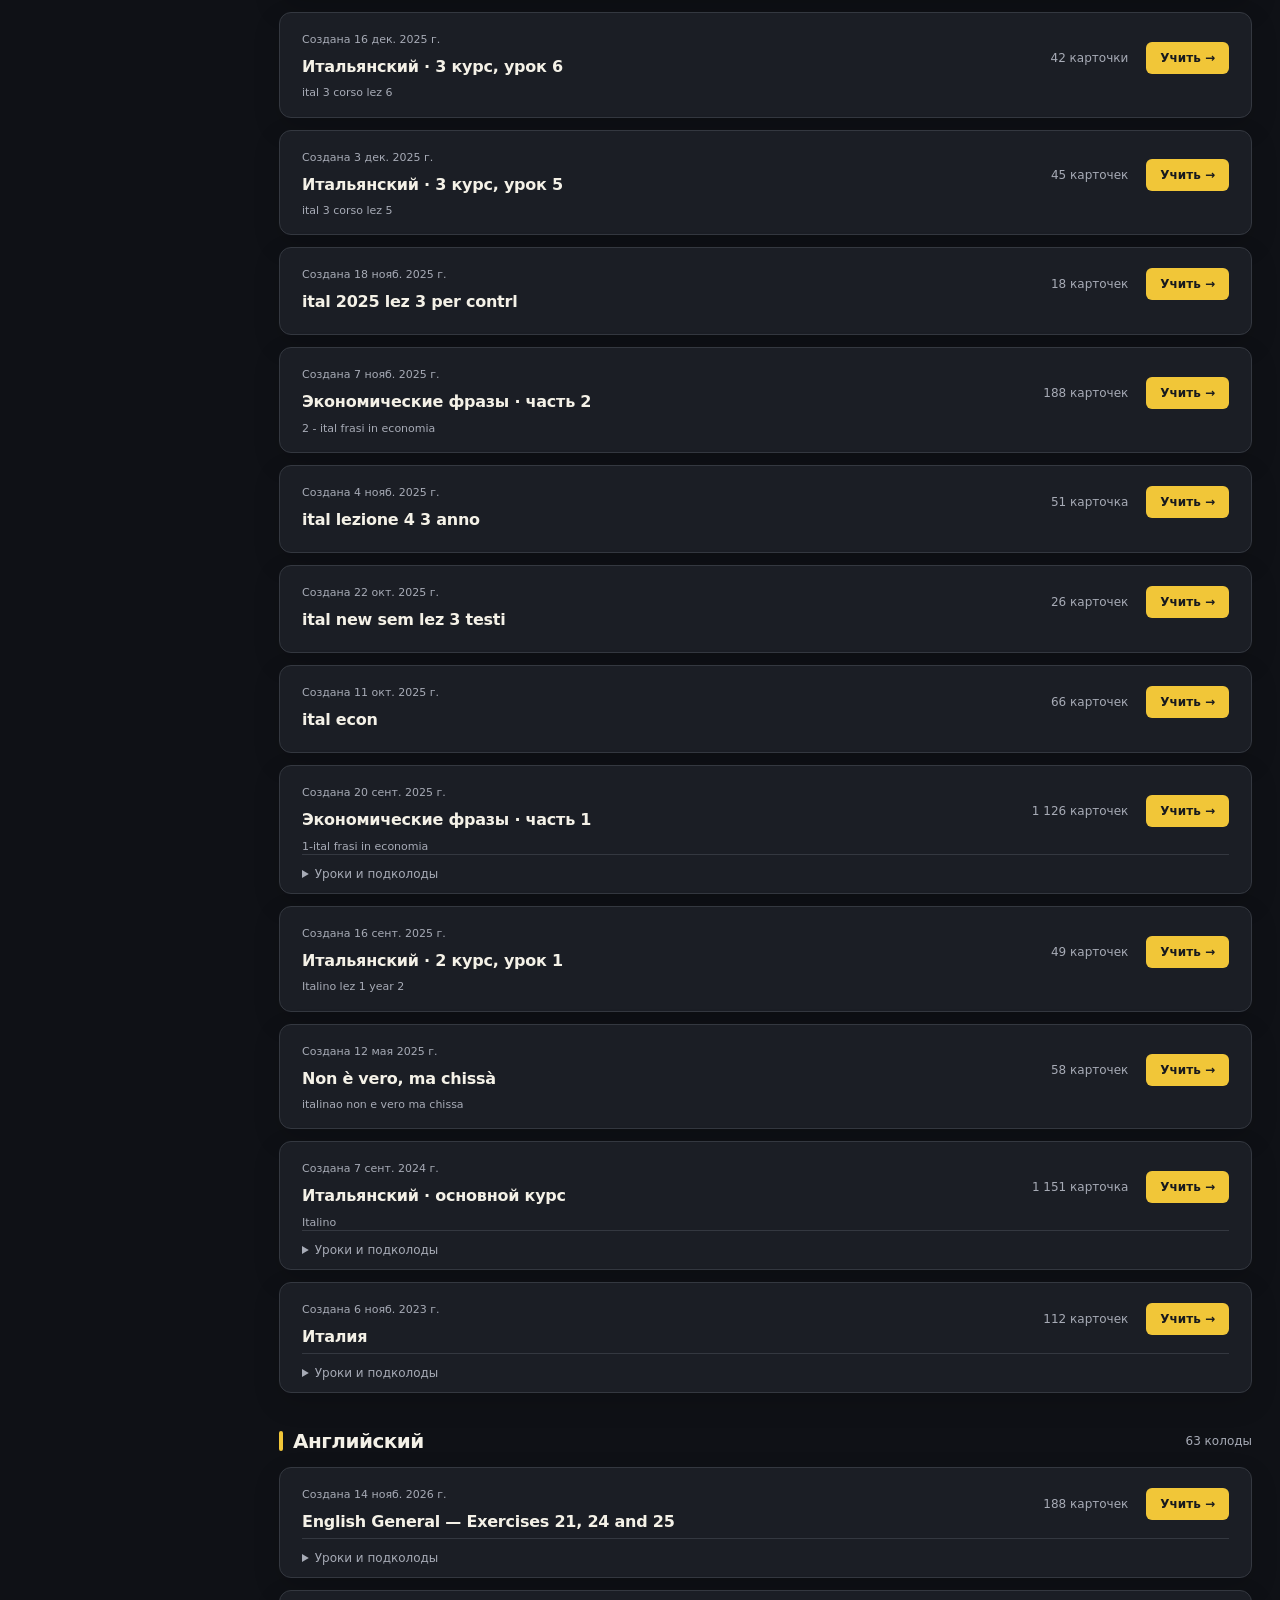
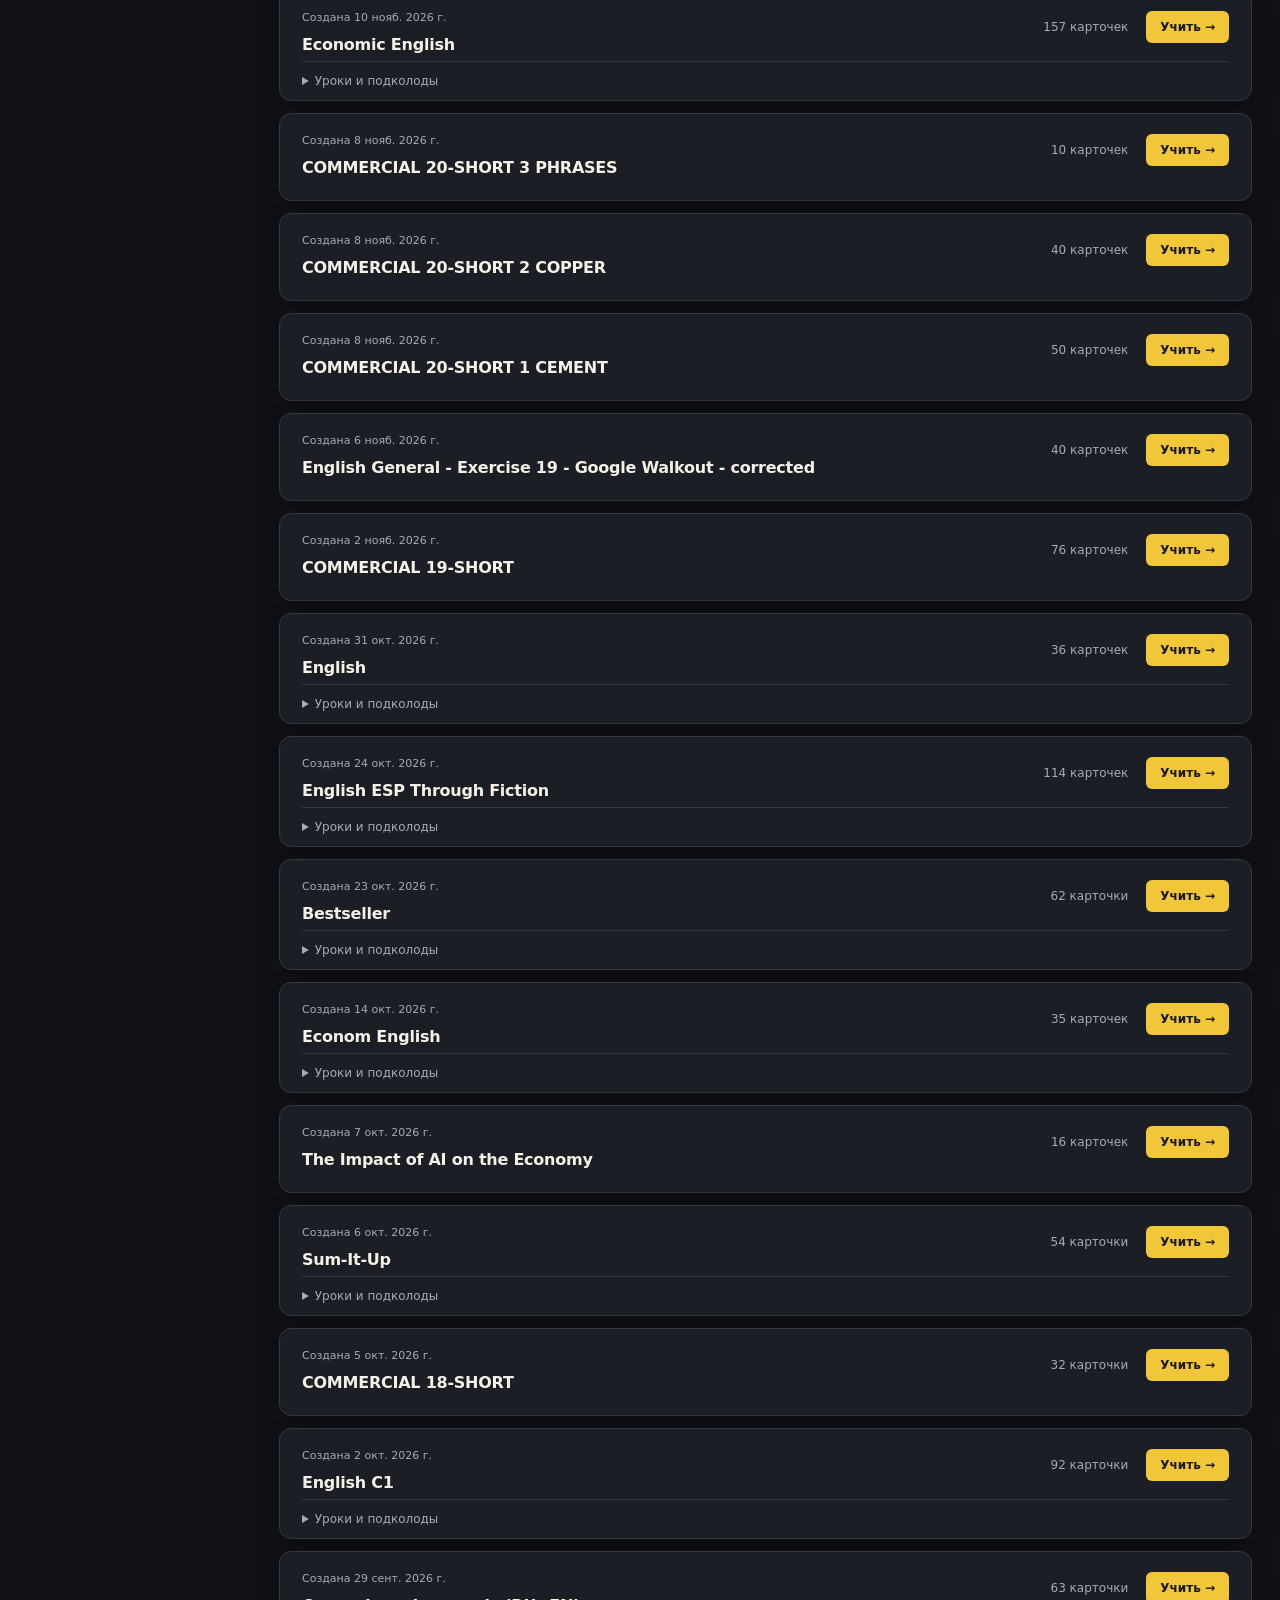
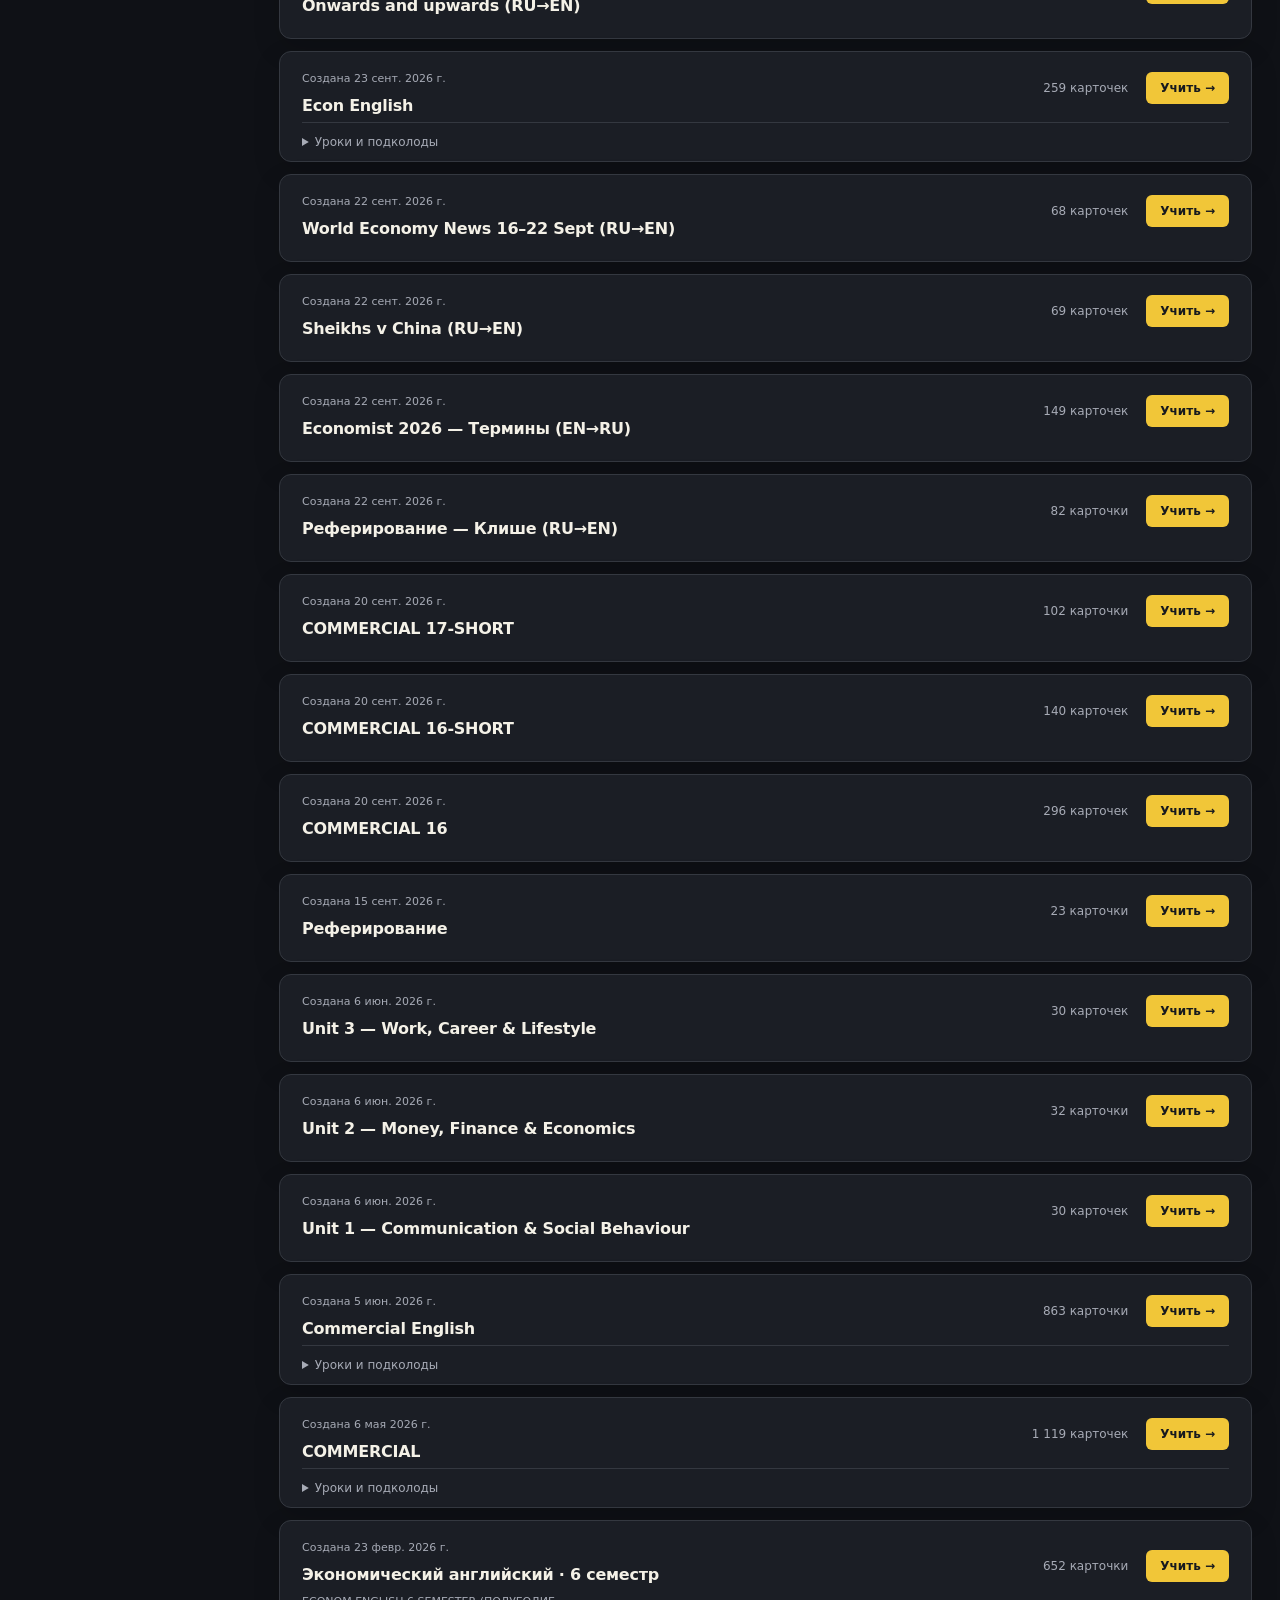
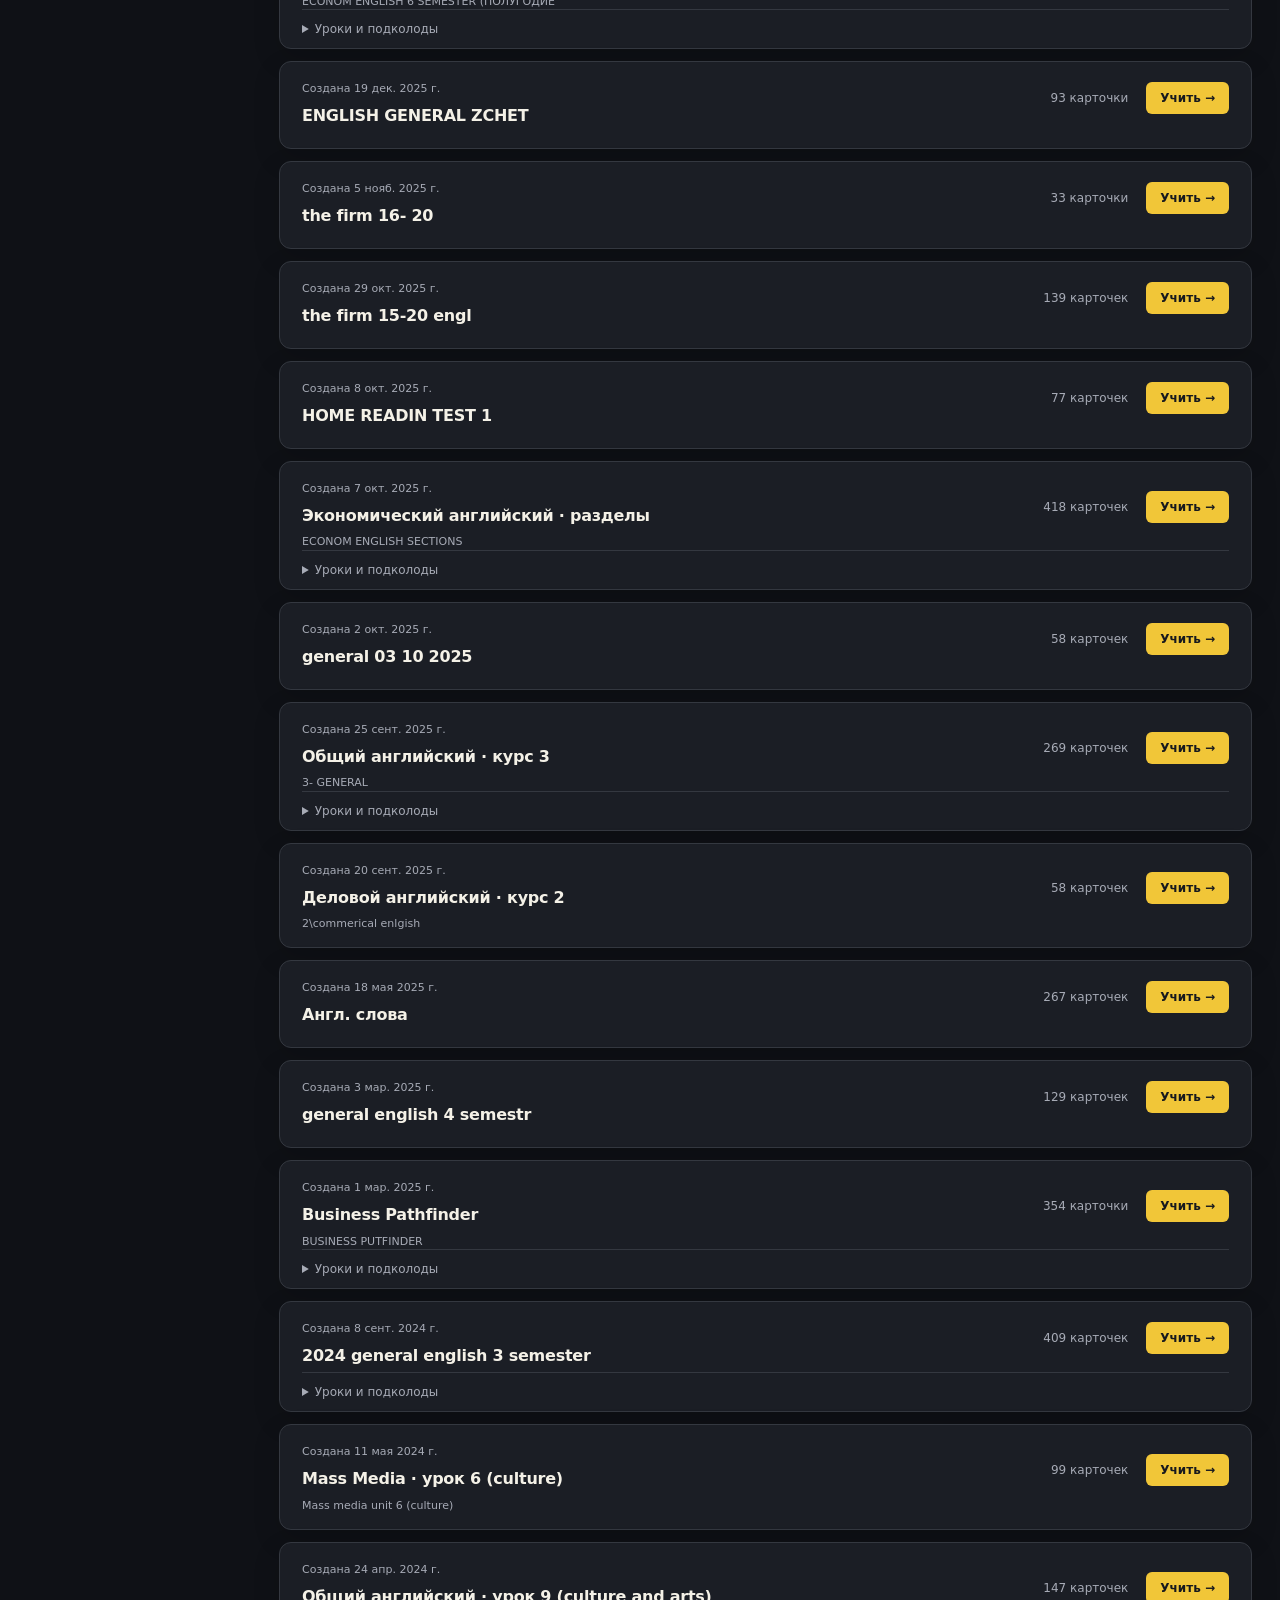
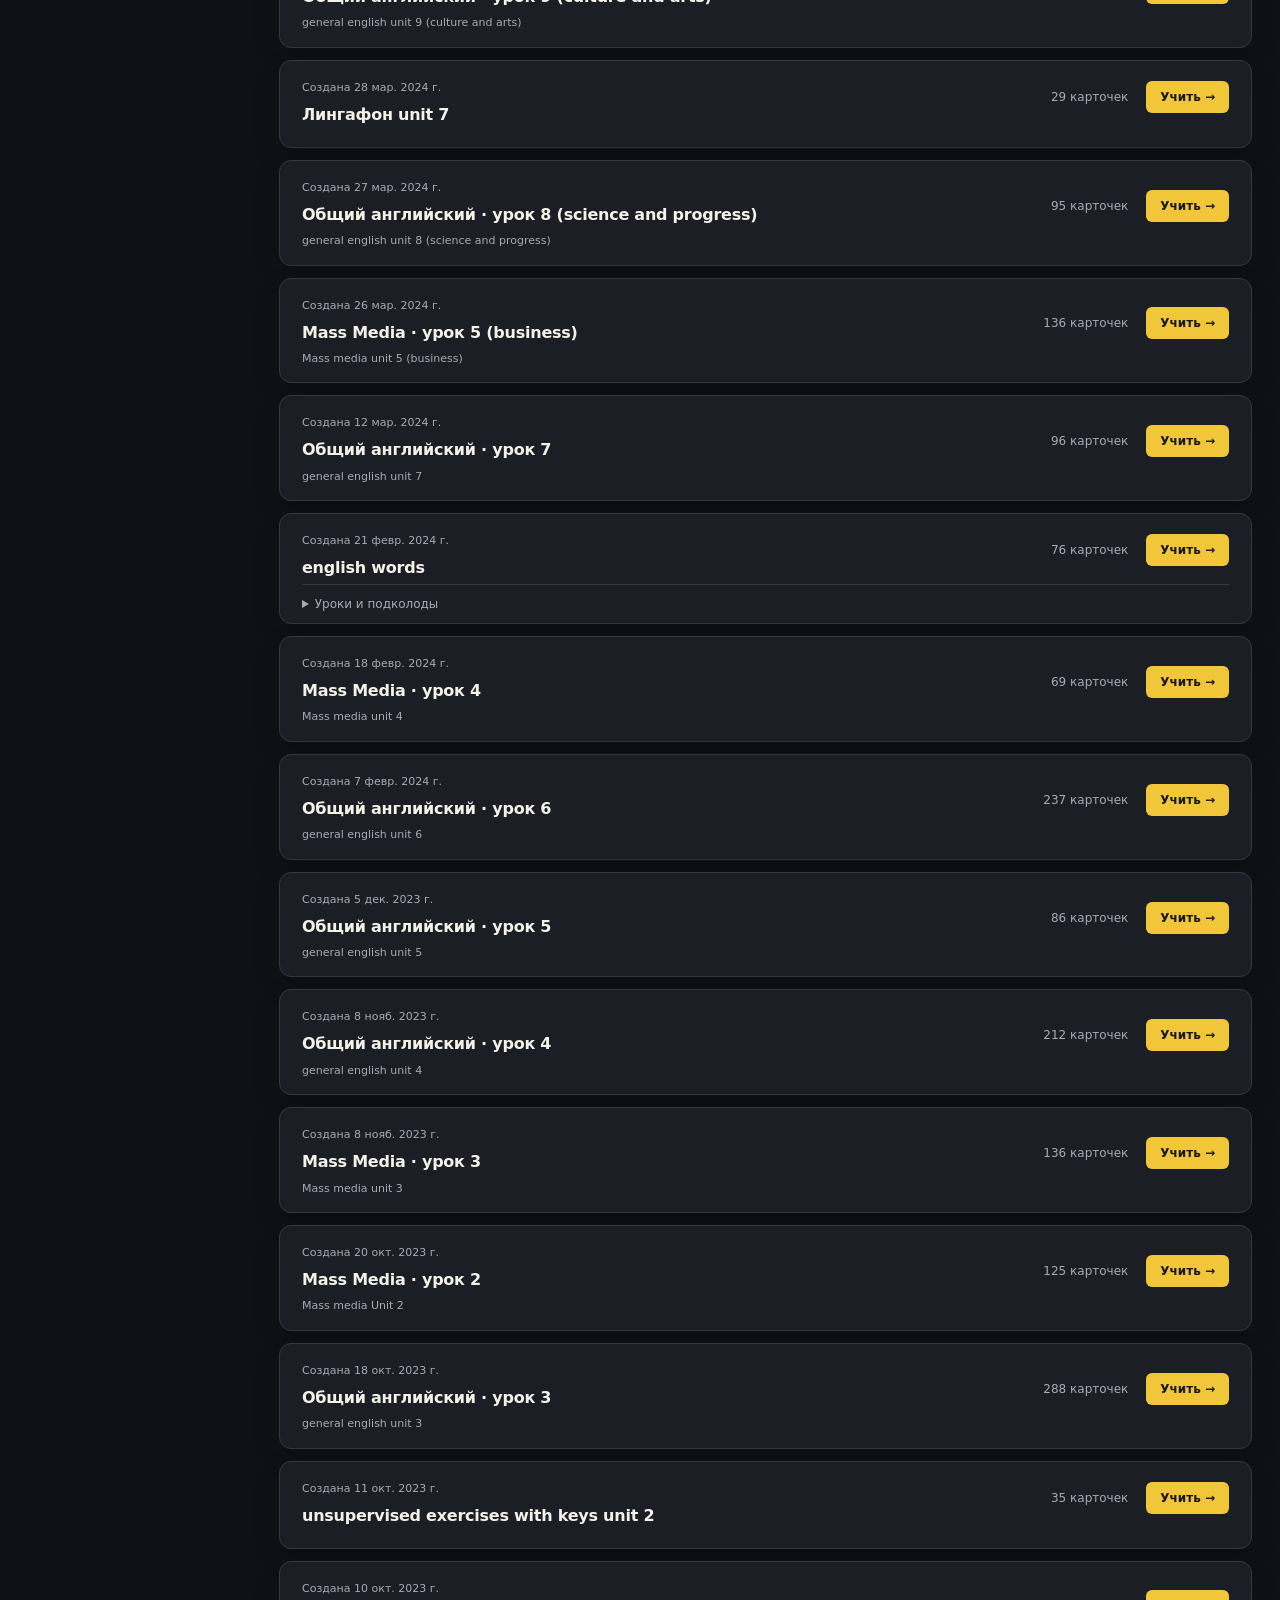
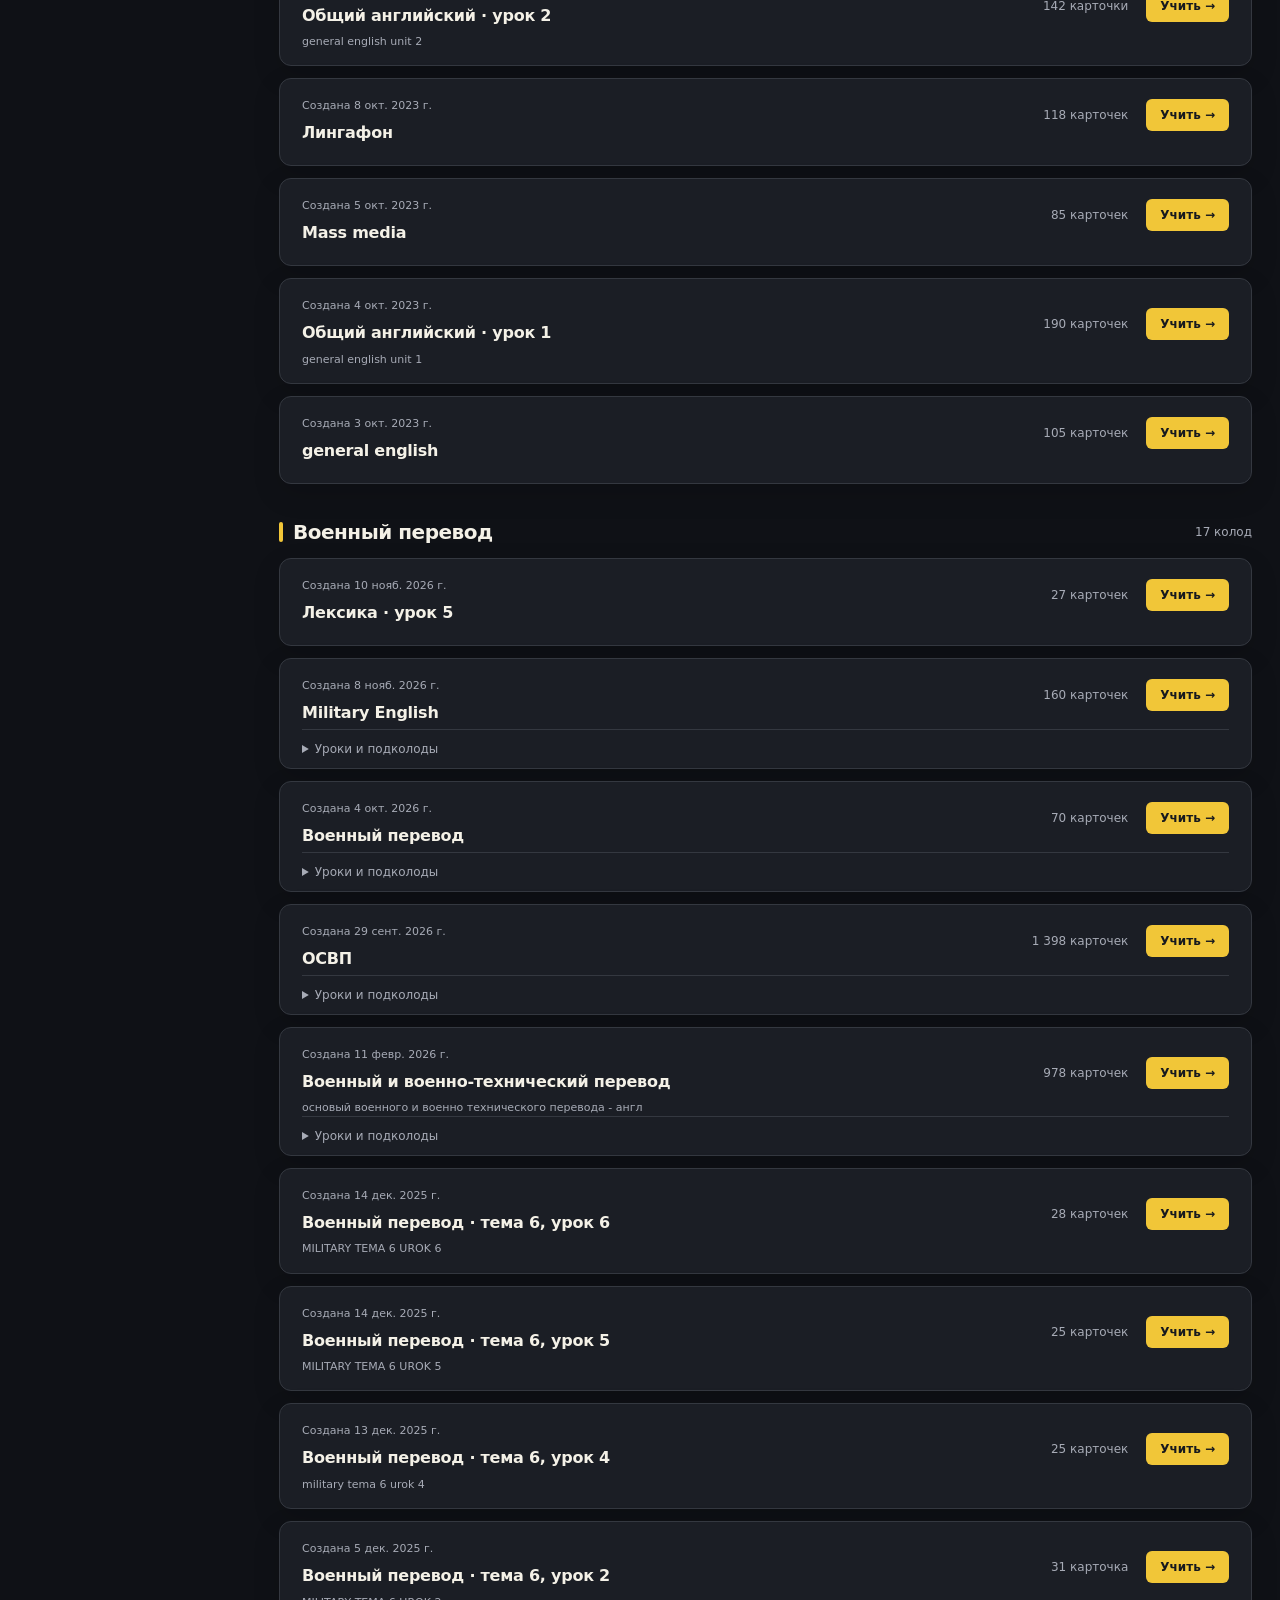
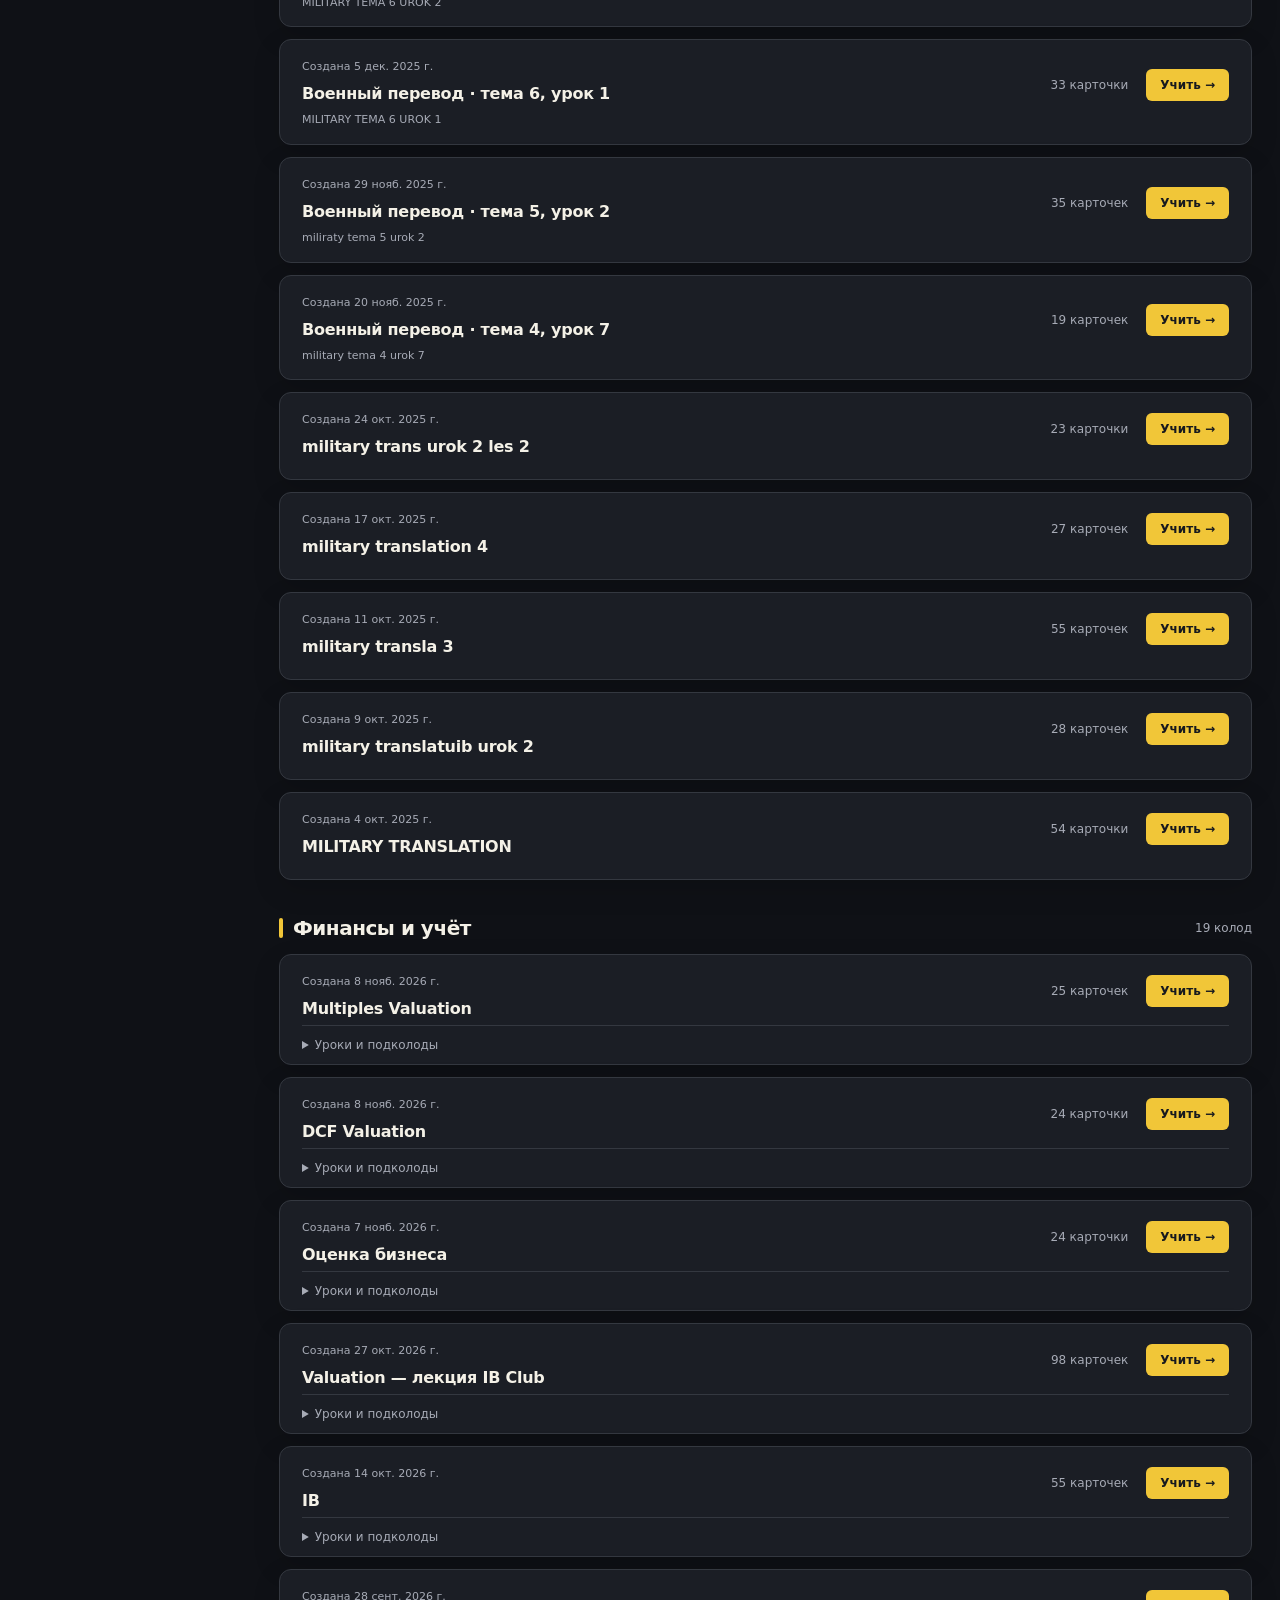
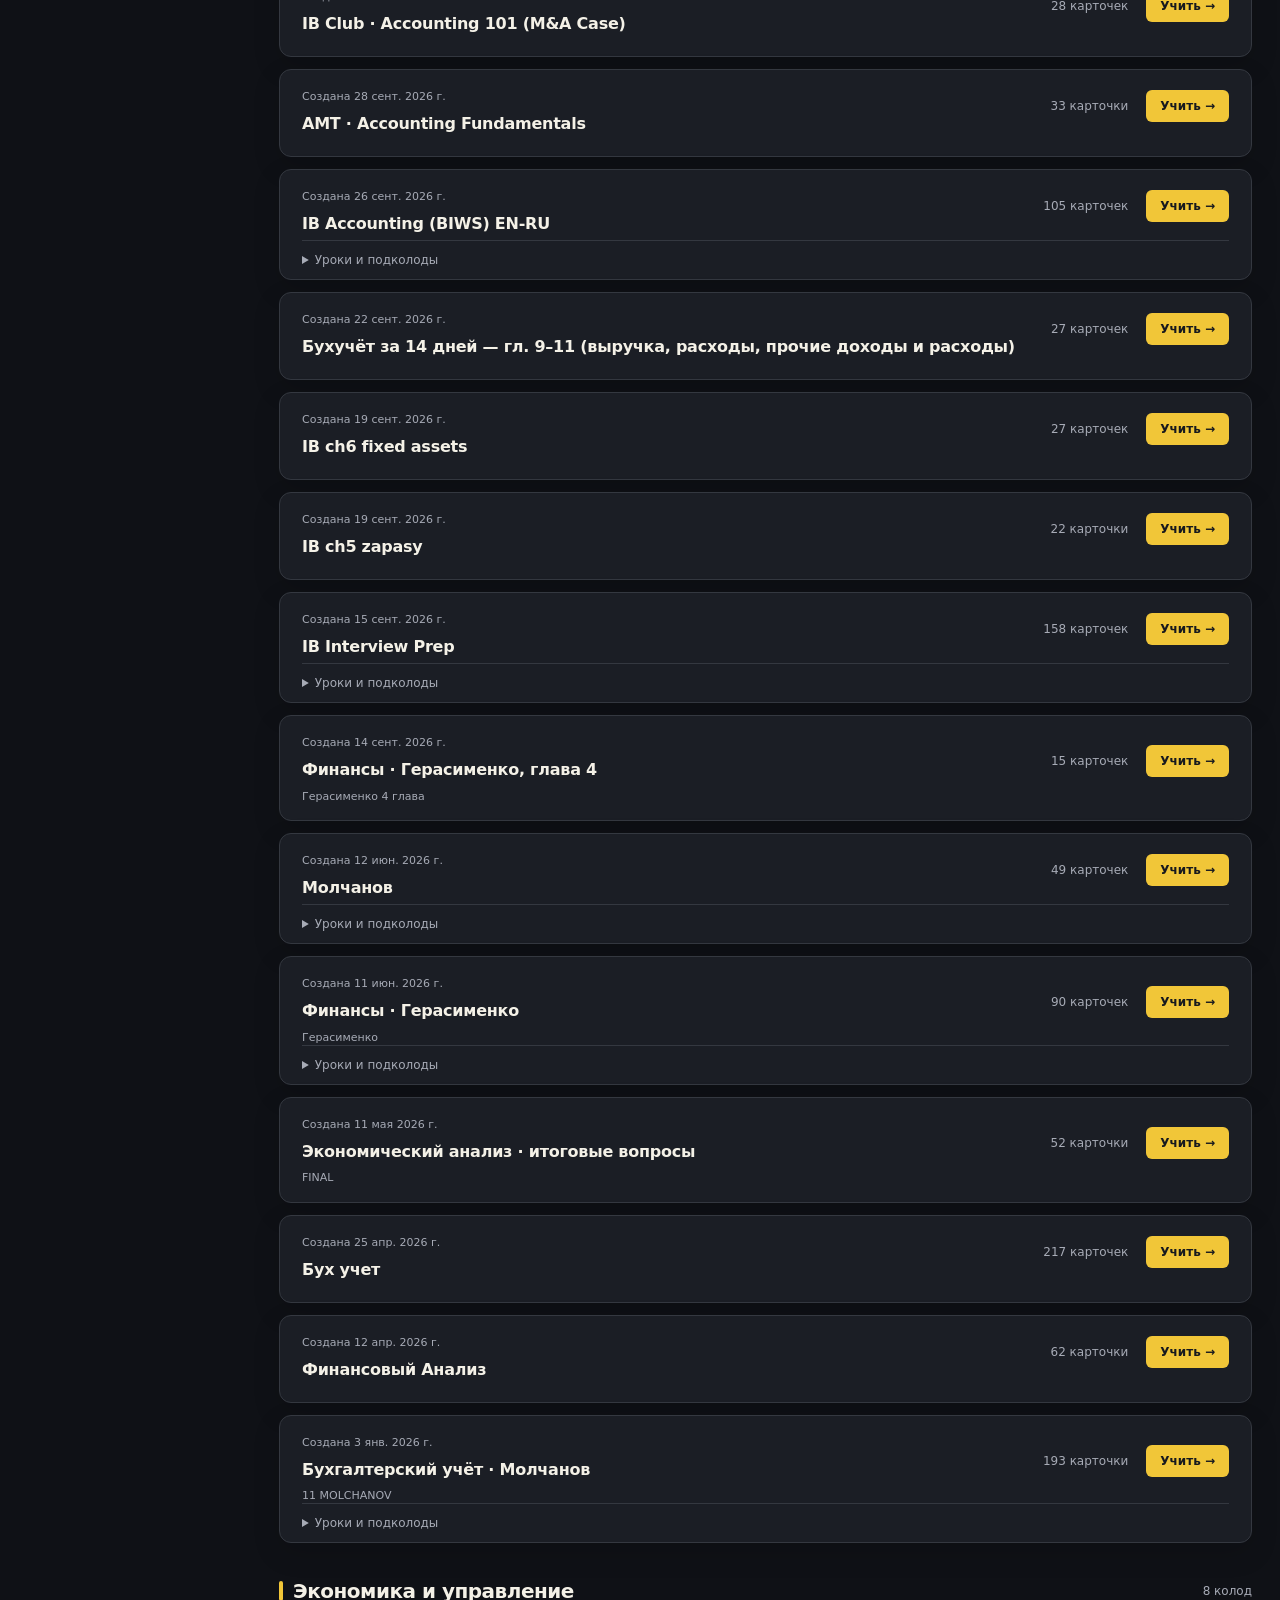
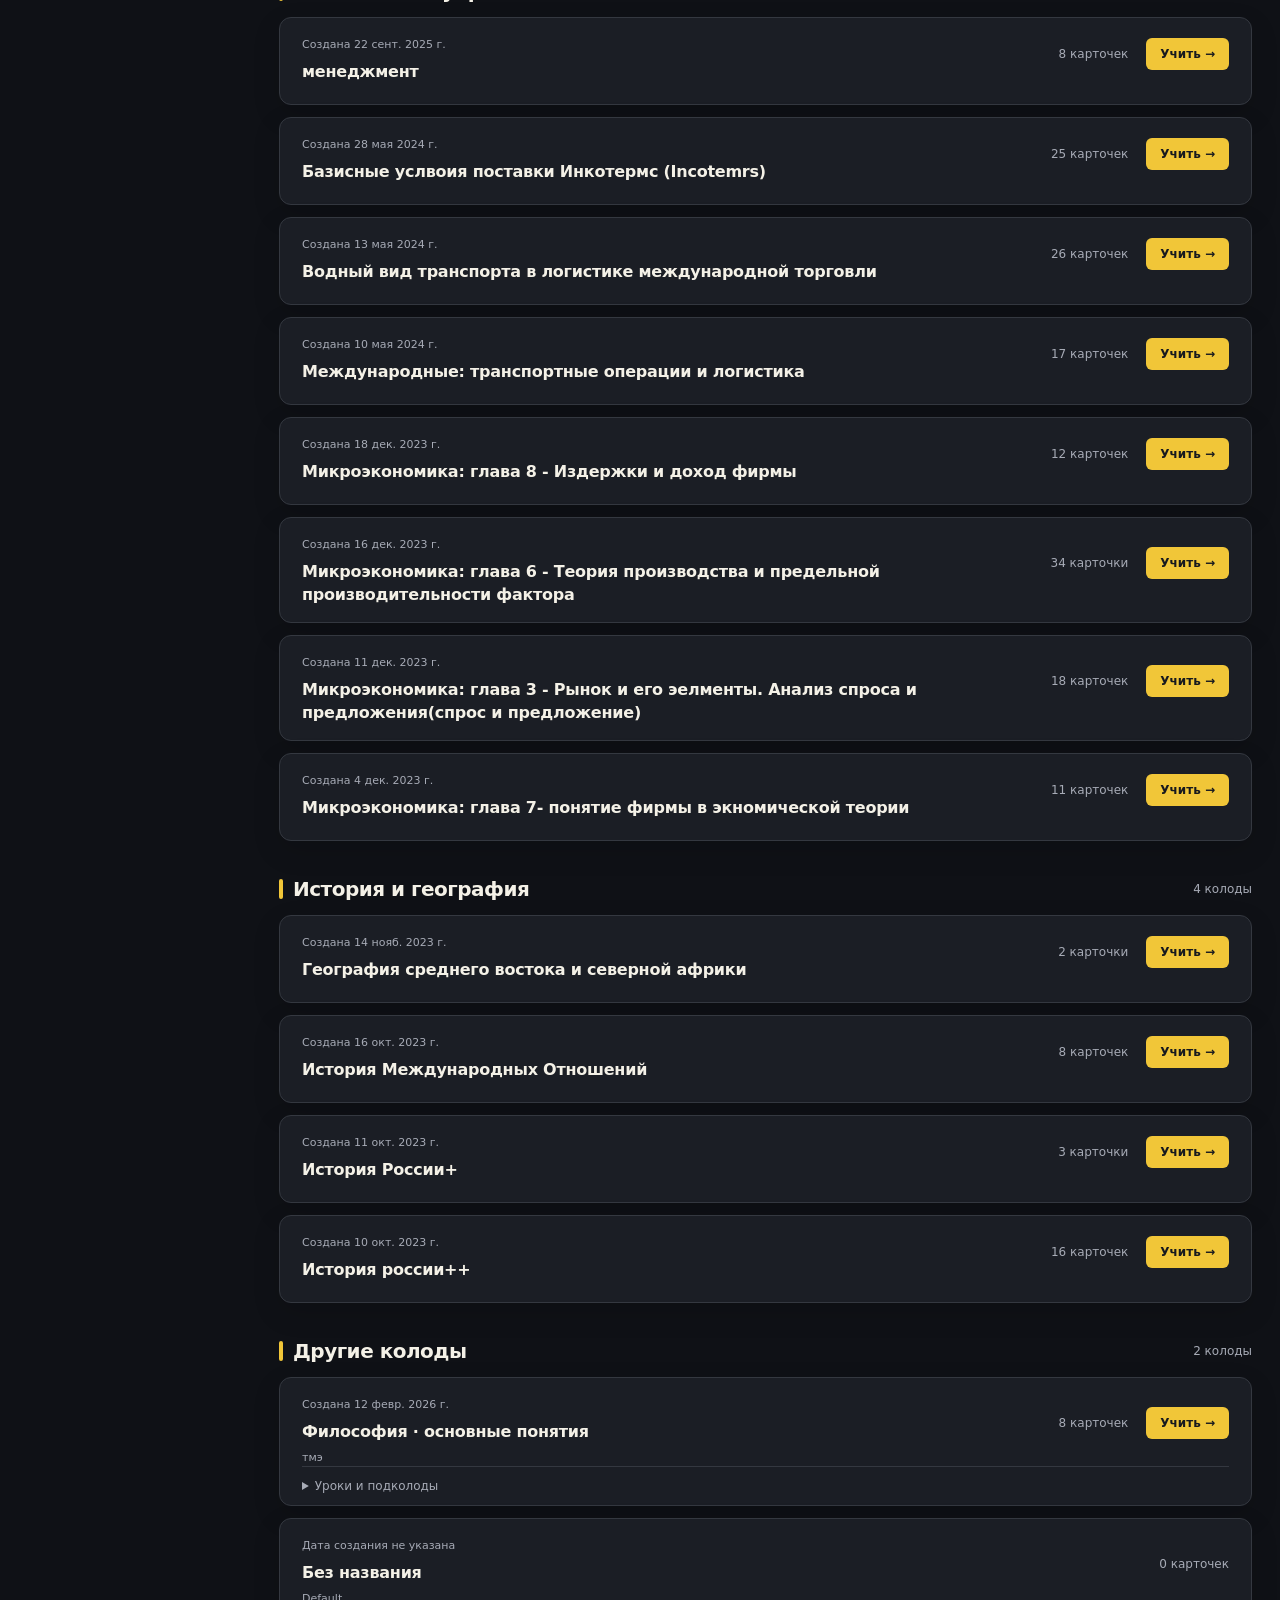
==== commit 861ab4ae: "Blend supplied Batman illustrations into catalog and study states" ====
--- a/ivan/index.html
+++ b/ivan/index.html
@@ -15,6 +15,7 @@
   <div class="library-bar"><a class="library-name" href="../index.html">Мои карточки</a><span>Batman</span></div>
   <main>
     <header class="catalog-hero">
+      <img class="hero-art" src="art/reading.png" alt="" width="720" height="900" fetchpriority="high">
       <div>
         <div class="hero-title"><span class="bat-emblem" aria-hidden="true"></span><h1>Batman</h1></div>
         <p class="hero-caption">Колоды по предметам</p>
--- a/library.css
+++ b/library.css
@@ -70,3 +70,13 @@
 .anki-content { overflow-wrap:anywhere; text-align:left; }
 .anki-content img { display:block; max-width:100%; max-height:70vh; object-fit:contain; margin:12px auto; }
 .anki-content table { display:block; overflow-x:auto; }
+
+.save-warning { padding:14px; margin:0 0 16px; border:2px solid #b96524; border-radius:10px; background:var(--card); color:var(--ink); }
+.save-warning[hidden] { display:none; }
+.save-warning p { margin:0 0 12px; line-height:1.5; font-size:14px; }
+.save-warning button { margin:0 8px 6px 0; }
+
+.bookmark-row { margin-top:12px; display:flex; justify-content:flex-end; }
+.bookmark { font-size:13px; flex-shrink:0; }
+.bookmark[aria-pressed="true"] { border-color:var(--accent); color:var(--accent); }
+@media(max-width:600px) { .row-head { flex-wrap:wrap; } }
--- a/ivan/batman-theme.css
+++ b/ivan/batman-theme.css
@@ -43,6 +43,12 @@
 .batman-study .study-tools > a { color: var(--bat-yellow); }
 .batman-study .card { box-shadow: 0 12px 34px #0003; }
 .batman-study header h1 { letter-spacing: -.02em; }
+.bat-state-art { display: block; width: 280px; max-width: 100%; height: 190px; margin: 0 auto 18px; object-fit: contain; mask-image: linear-gradient(to bottom, #000 65%, transparent); }
+.batman-study .done { overflow: hidden; }
+.batman-study .done .bat-state-art { flex: 0 0 auto; }
+@media (max-width: 600px) {
+  .batman-study .done .bat-state-art { height: 150px; width: 220px; margin-bottom: 10px; }
+}
 .bat-emblem {
   display: inline-block;
   position: relative;
--- a/ivan/catalog.css
+++ b/ivan/catalog.css
@@ -2,7 +2,9 @@
   color: var(--bat-ink);
 }
 .batman-library main { max-width: 1280px; padding: 44px 28px 80px; }
-.catalog-hero { display: flex; justify-content: space-between; align-items: center; gap: 24px; margin: 0 0 30px; }
+.catalog-hero { position: relative; isolation: isolate; overflow: hidden; display: flex; flex-direction: column; justify-content: center; align-items: start; gap: 28px; min-height: 256px; box-sizing: border-box; padding: 32px; margin: 0 0 30px; border: 1px solid #51422d; border-radius: 18px; background: #19191b; }
+.hero-art { position: absolute; z-index: -1; right: 0; top: 0; width: min(48%, 270px); height: 100%; object-fit: cover; object-position: 50% 10%; mask-image: linear-gradient(to right, transparent, #000 35%); }
+.catalog-hero > :not(.hero-art) { max-width: 65%; }
 .hero-title { display: flex; align-items: center; gap: 20px; }
 .batman-library h1 { margin: 0; font-size: clamp(36px, 6vw, 62px); font-weight: 800; text-transform: uppercase; letter-spacing: -.045em; line-height: 1.05; }
 .hero-caption { margin: 9px 0 0; color: var(--bat-muted); font-size: 16px; }
@@ -59,6 +61,7 @@
 .deck-tree a:hover { text-decoration: underline; }
 .deck-tree .tree-count { color: var(--bat-muted); margin-left: 5px; font-size: 10px; white-space: nowrap; }
 .catalog-empty { padding: 40px 12px; text-align: center; color: var(--bat-muted); }
+.catalog-empty .bat-state-art { height: 210px; width: 260px; max-width: 100%; margin-bottom: 12px; }
 .batman-library :focus-visible { outline: 2px solid var(--bat-yellow); outline-offset: 3px; }
 @media (max-width: 960px) {
   .catalog-layout { grid-template-columns: 180px minmax(0,1fr); gap: 22px; }
@@ -66,7 +69,9 @@
 }
 @media (max-width: 640px) {
   .batman-library main { padding: 28px 16px 50px; }
-  .catalog-hero { align-items: start; gap: 18px; flex-wrap: wrap; }
+  .catalog-hero { gap: 24px; min-height: 232px; padding: 24px 20px; }
+  .hero-art { width: 74%; opacity: .6; object-position: 50% 59%; mask-image: linear-gradient(to right, transparent, #000 65%); }
+  .catalog-hero > :not(.hero-art) { max-width: 100%; }
   .hero-title { gap: 10px; }
   .hero-title .bat-emblem { width: 50px; height: 31px; border-width: 2px; }
   .hero-title .bat-emblem::before { inset: 3px 4px 2px; }
